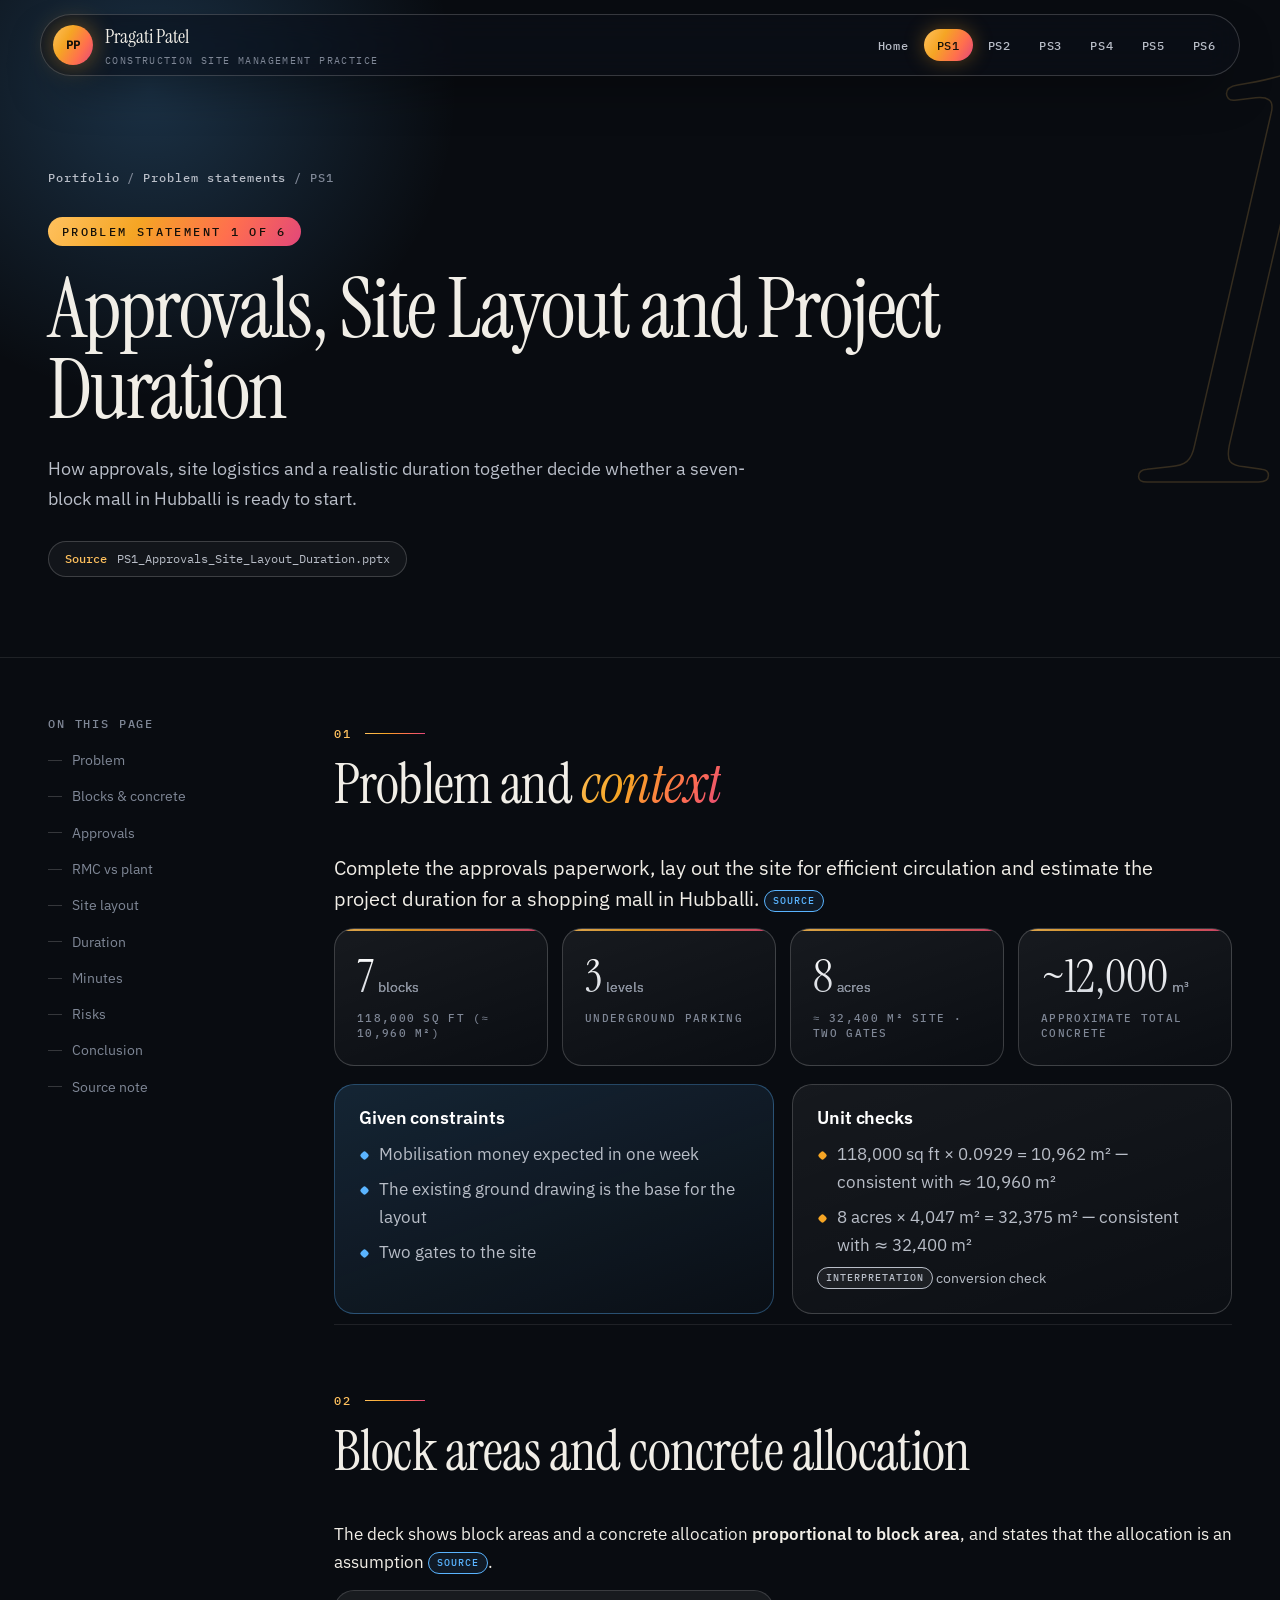
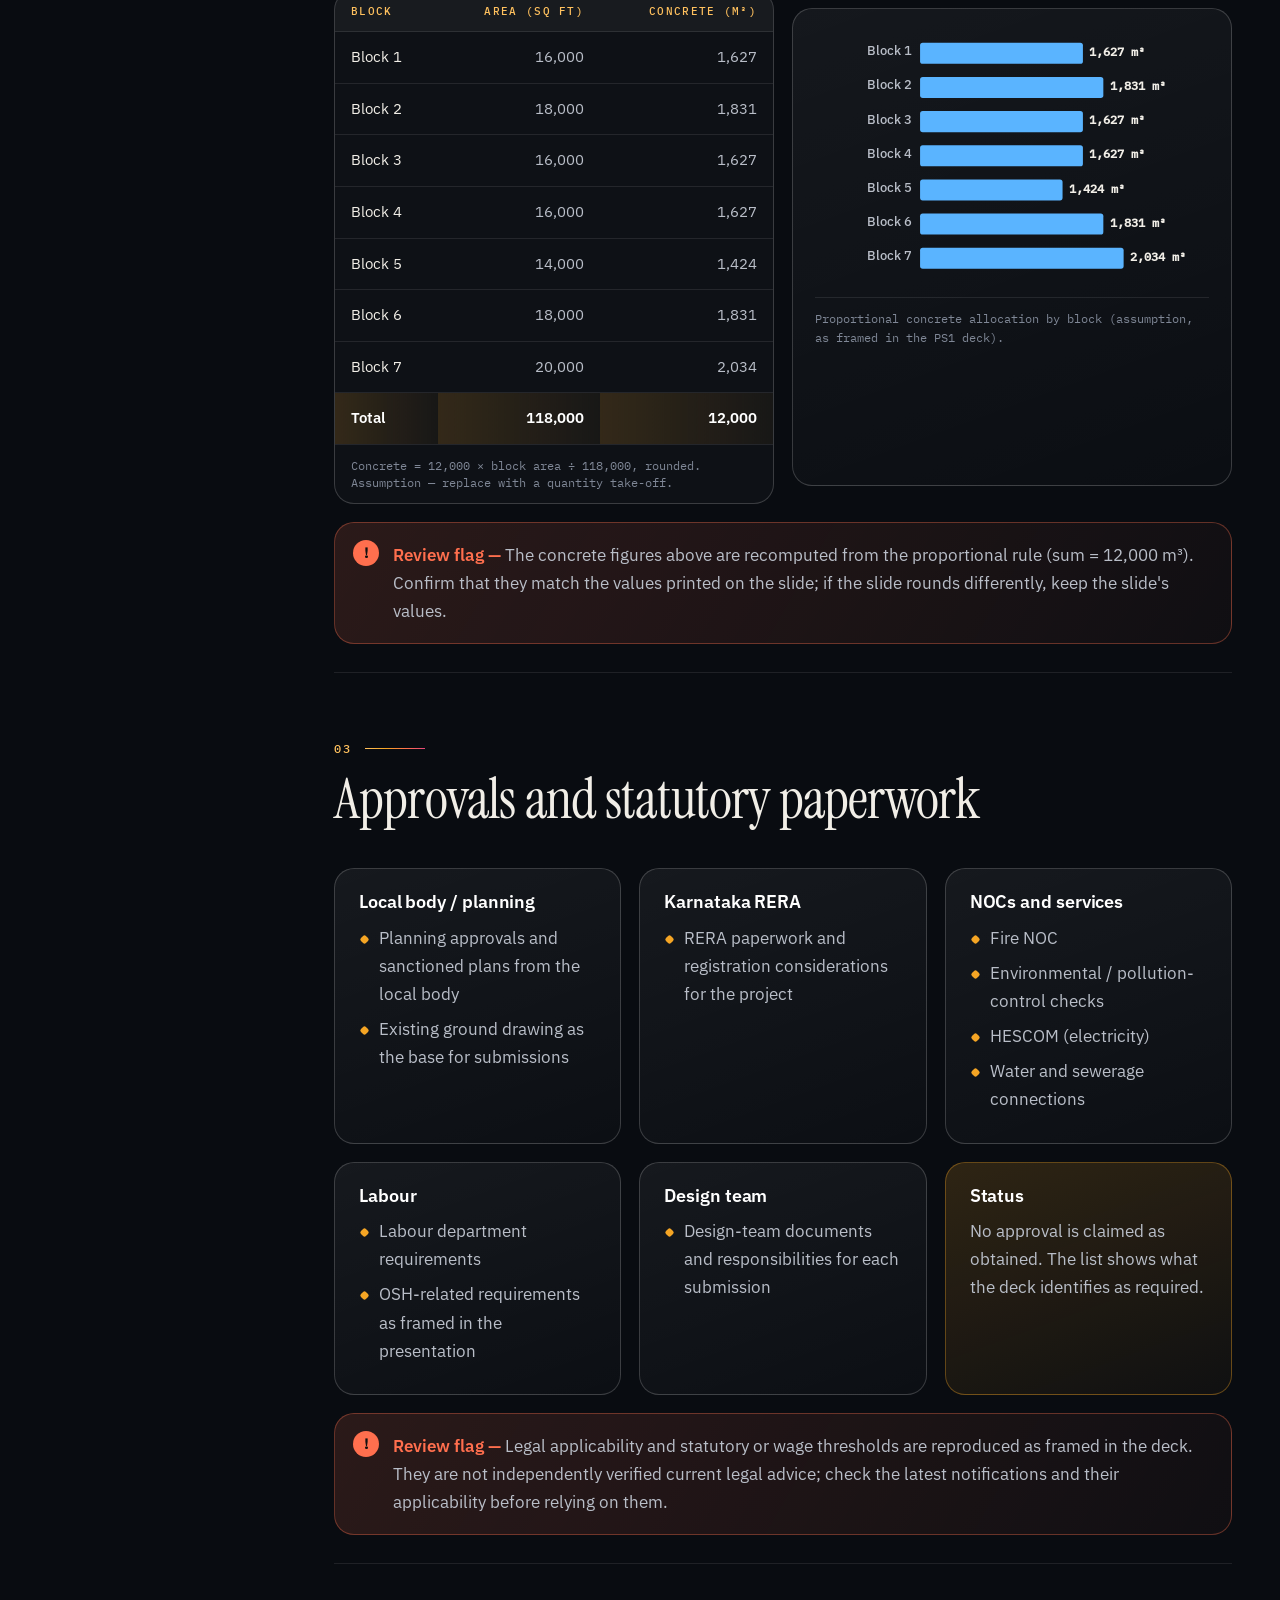
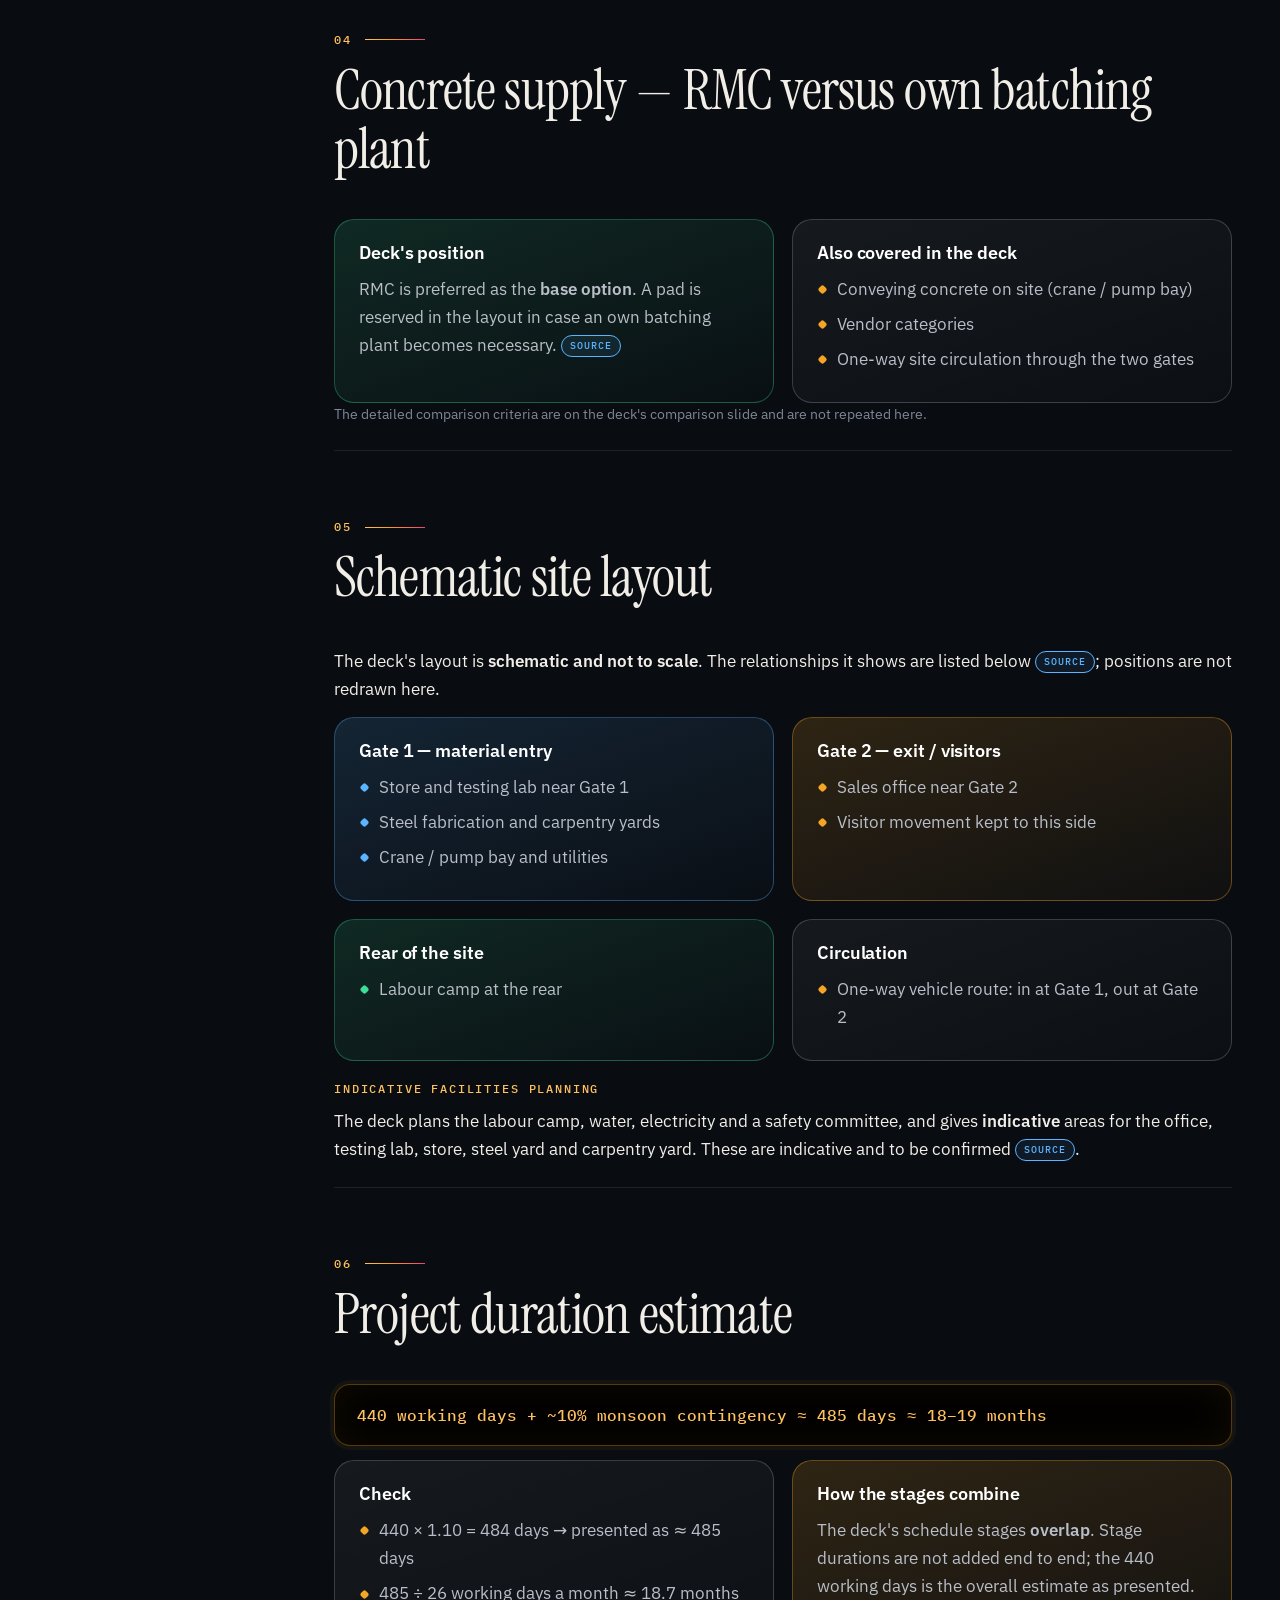
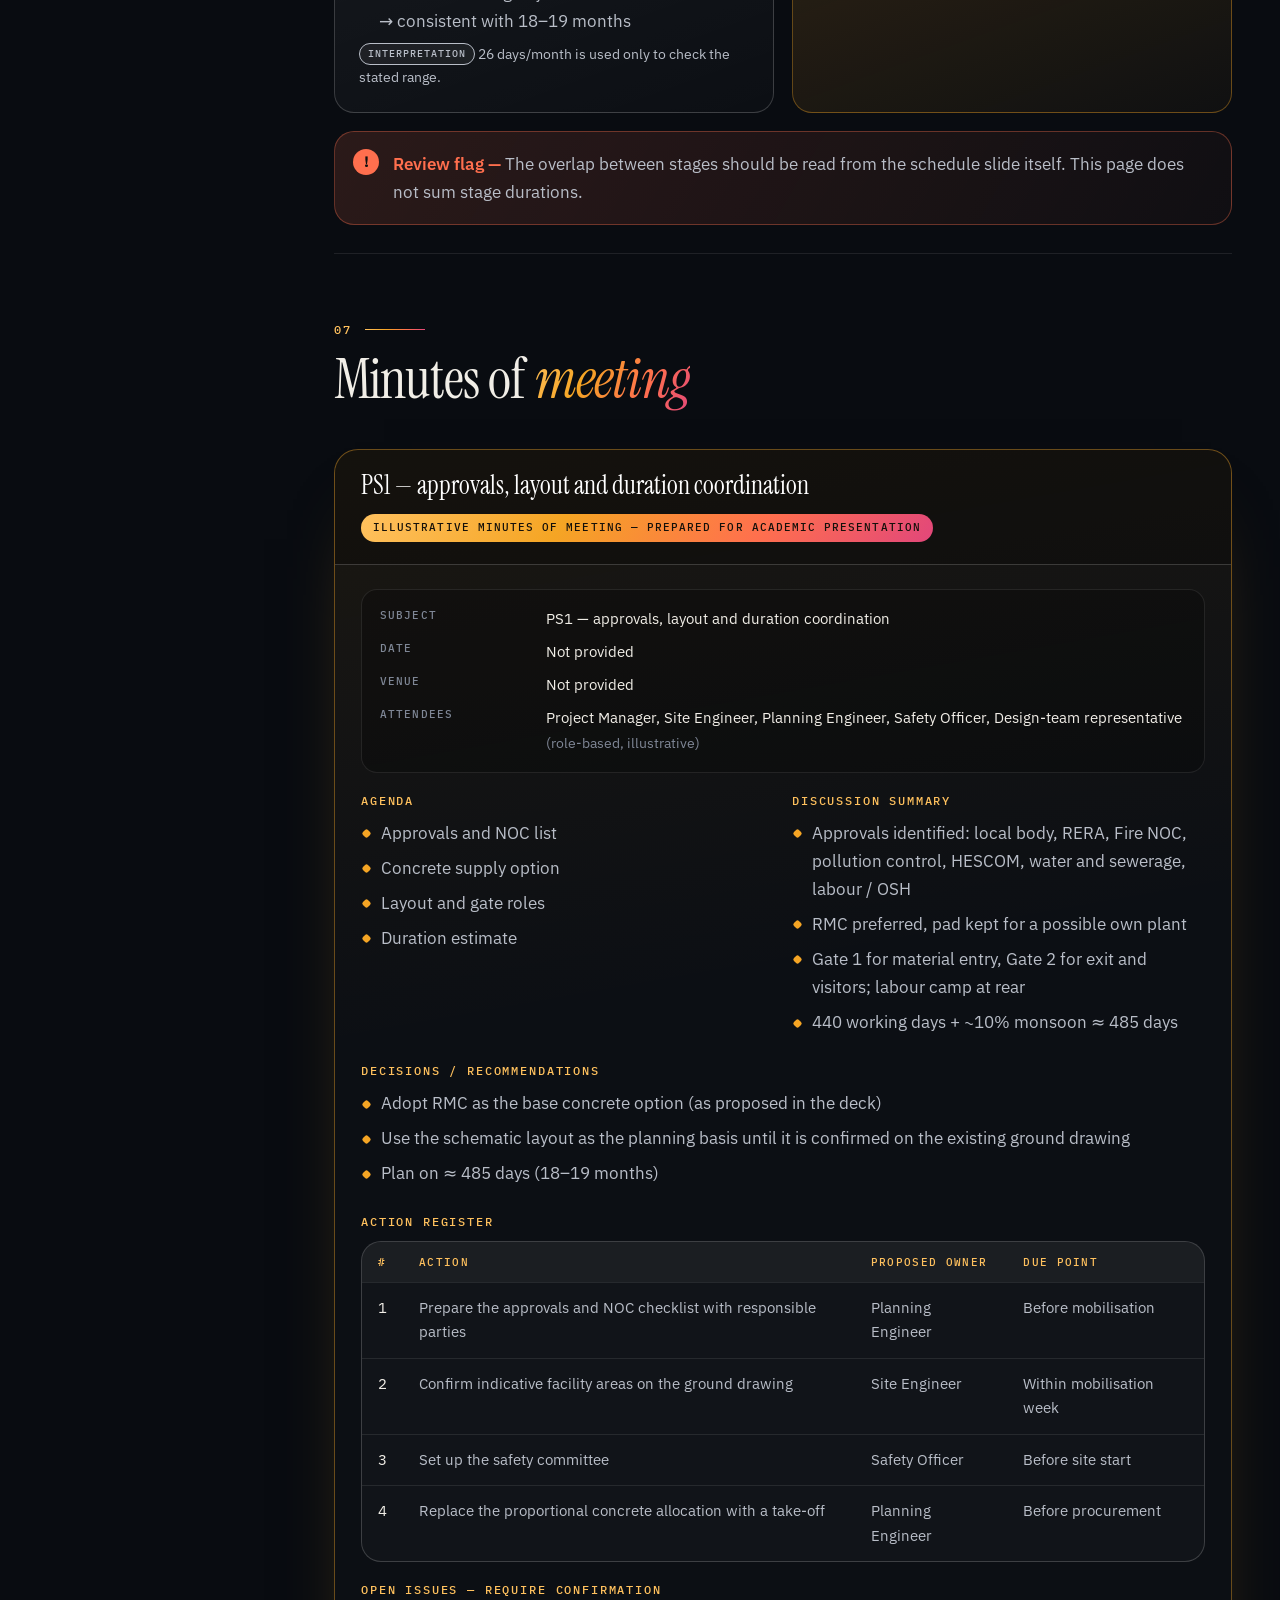
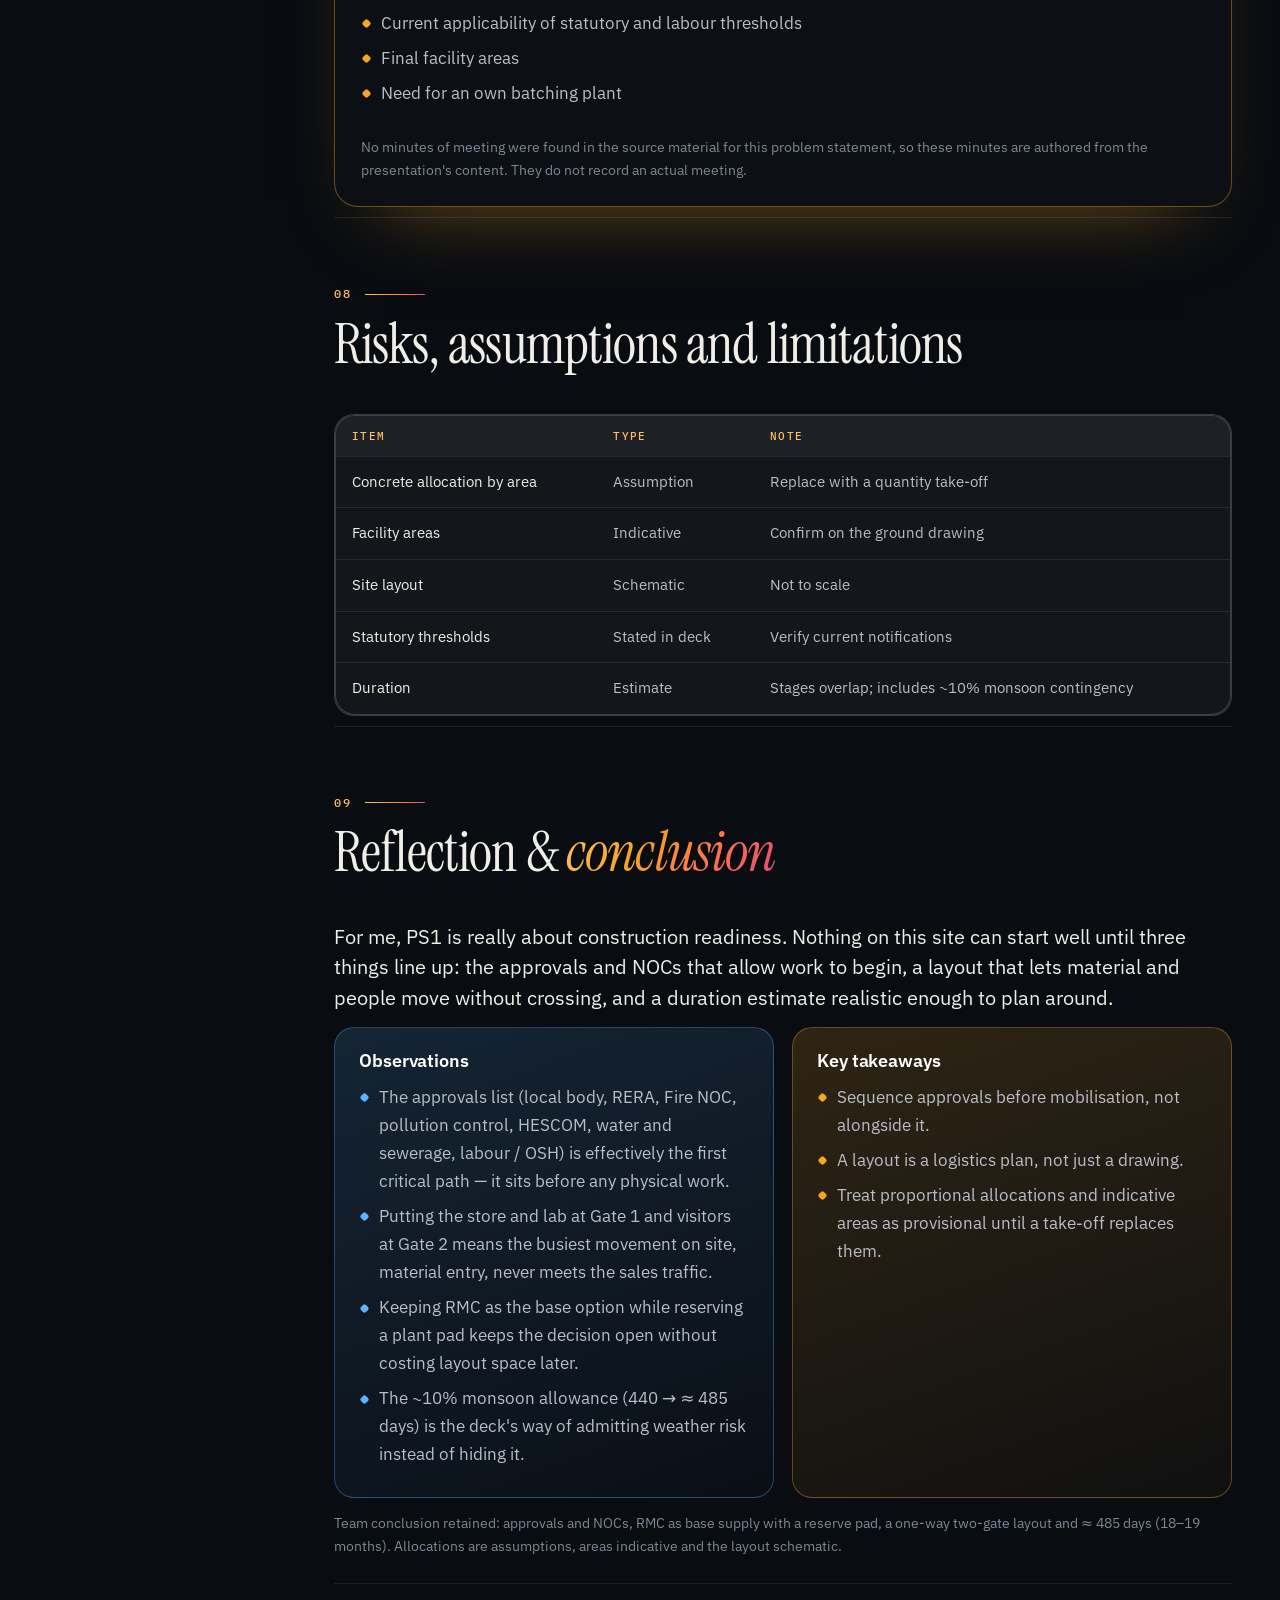
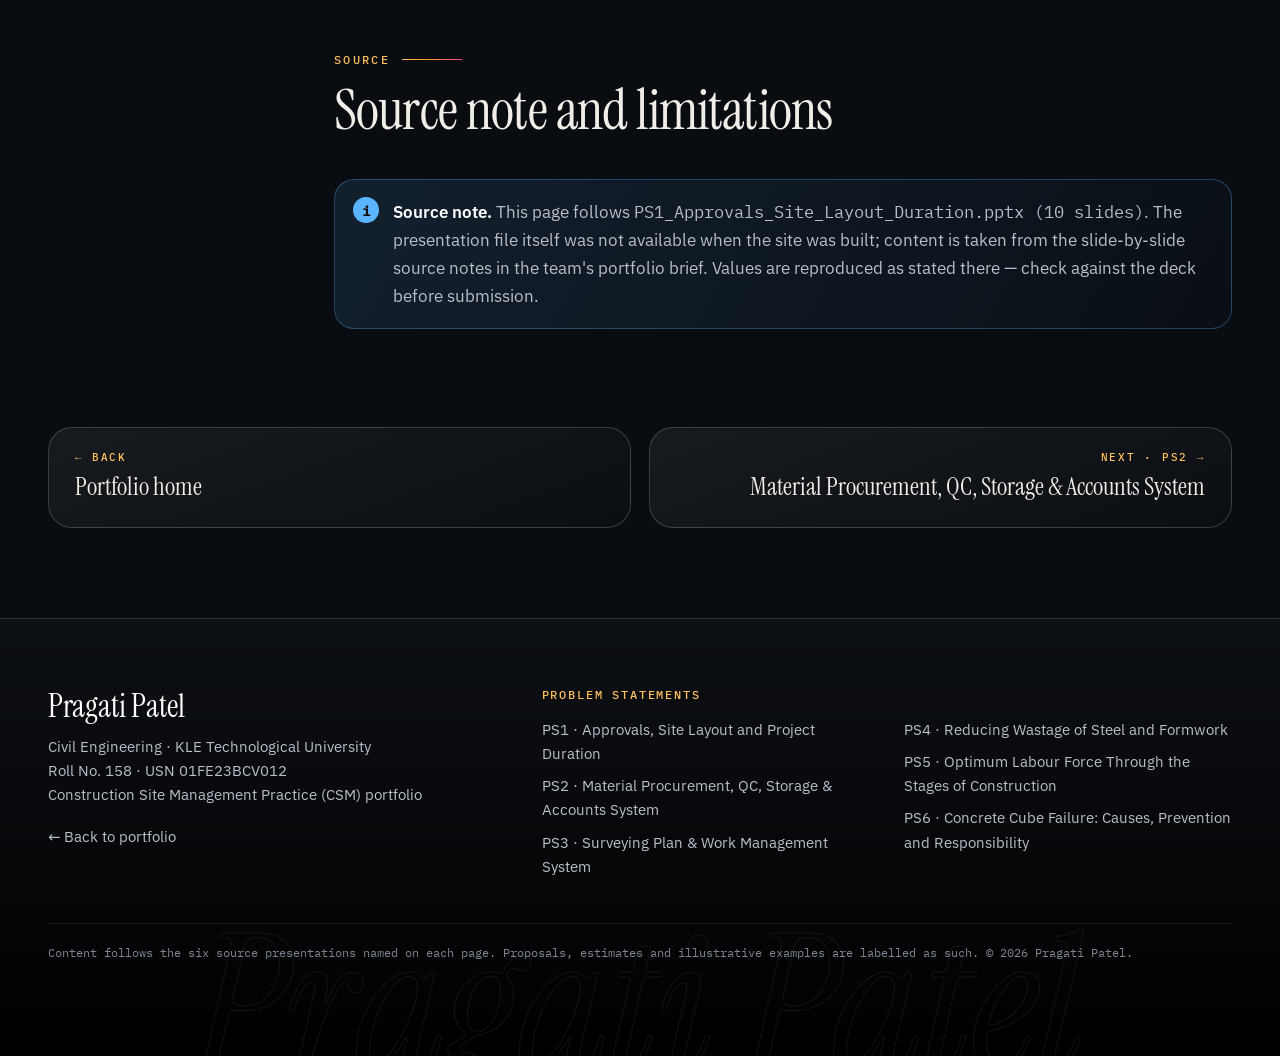
==== problem-statements/ps1.html @ 866cb183 "Initial commit for Pragati Patel CSM portfolio" ====
<!DOCTYPE html>
<html lang="en">
<head>
<meta charset="utf-8">
<meta name="viewport" content="width=device-width, initial-scale=1">
<title>PS1 · Approvals, Site Layout and Project Duration — Pragati Patel</title>
<meta name="description" content="Pragati Patel (USN 01FE23BCV012) · CSM problem statement 1: Approvals, Site Layout and Project Duration.">
<meta name="author" content="Pragati Patel">
<meta property="og:title" content="PS1 · Approvals, Site Layout and Project Duration — Pragati Patel">
<meta property="og:description" content="Pragati Patel (USN 01FE23BCV012) · CSM problem statement 1: Approvals, Site Layout and Project Duration.">
<meta name="theme-color" content="#191C1F">
<link rel="icon" href="../assets/icons/favicon.svg" type="image/svg+xml">
<link rel="stylesheet" href="../assets/css/main.css">
</head><body>
<a class="skip" href="#main">Skip to content</a>
<div class="progress" aria-hidden="true"></div>
<header class="site-head"><div class="wrap">
  <a class="brand" href="../index.html" aria-label="Pragati Patel — portfolio home"><span class="mk">PP</span><span><b>Pragati Patel</b><small>Construction Site Management Practice</small></span></a>
  <button class="menu-btn" aria-expanded="false" aria-controls="site-nav">Menu</button>
  <nav id="site-nav" class="nav" aria-label="Main"><a href="../index.html">Home</a><a href="ps1.html" aria-current="page">PS1</a><a href="ps2.html">PS2</a><a href="ps3.html">PS3</a><a href="ps4.html">PS4</a><a href="ps5.html">PS5</a><a href="ps6.html">PS6</a></nav>
</div></header><main id="main"><header class="ps-hero" data-n="1" style="--accent:var(--slate)"><div class="wrap">
  <div class="crumb"><a href="../index.html">Portfolio</a> / <a href="../index.html#problems">Problem statements</a> / PS1</div>
  <div class="kick">Problem statement 1 of 6</div>
  <h1>Approvals, Site Layout and Project Duration</h1>
  <p class="sub">How approvals, site logistics and a realistic duration together decide whether a seven-block mall in Hubballi is ready to start.</p>
  <div class="src"><b>Source</b> PS1_Approvals_Site_Layout_Duration.pptx</div>
</div></header><div class="wrap ps-layout"><aside class="toc" aria-label="On this page"><h4>On this page</h4><a href="#problem">Problem</a><a href="#blocks">Blocks & concrete</a><a href="#approvals">Approvals</a><a href="#concrete">RMC vs plant</a><a href="#layout">Site layout</a><a href="#duration">Duration</a><a href="#mom">Minutes</a><a href="#risks">Risks</a><a href="#conclusion">Conclusion</a><a href="#source">Source note</a></aside><div class="ps-main"><section id="problem"><div class="sec-head reveal"><div class="no">01</div><div><h2>Problem and <em>context</em></h2></div></div>
<p class="lead">Complete the approvals paperwork, lay out the site for efficient circulation and estimate the project duration for a shopping mall in Hubballi. <span class="tag src">Source</span></p>
<div class="facts"><div><div class="v">7<small>blocks</small></div><div class="l">118,000 sq ft (≈ 10,960 m²)</div></div><div><div class="v">3<small>levels</small></div><div class="l">Underground parking</div></div><div><div class="v">8<small>acres</small></div><div class="l">≈ 32,400 m² site · two gates</div></div><div><div class="v">~12,000<small>m³</small></div><div class="l">Approximate total concrete</div></div></div>
<div class="grid g2" style="margin-top:18px">
<div class="card slate"><h3>Given constraints</h3><ul class="tight"><li>Mobilisation money expected in one week</li><li>The existing ground drawing is the base for the layout</li><li>Two gates to the site</li></ul></div>
<div class="card "><h3>Unit checks</h3><ul class="tight"><li>118,000 sq ft × 0.0929 = 10,962 m² — consistent with ≈ 10,960 m²</li><li>8 acres × 4,047 m² = 32,375 m² — consistent with ≈ 32,400 m²</li></ul><p class="small muted" style="margin:8px 0 0"><span class="tag int">Interpretation</span> conversion check</p></div>
</div></section><section id="blocks"><div class="sec-head reveal"><div class="no">02</div><div><h2>Block areas and concrete allocation</h2></div></div>
<p>The deck shows block areas and a concrete allocation <b>proportional to block area</b>, and states that the allocation is an assumption <span class="tag src">Source</span>.</p>
<div class="grid g2">
<div class="tbl"><table><caption>Concrete = 12,000 × block area ÷ 118,000, rounded. Assumption — replace with a quantity take-off.</caption><thead><tr><th class="">Block</th><th class="r">Area (sq ft)</th><th class="r">Concrete (m³)</th></tr></thead><tbody><tr><td class="">Block 1</td><td class="r">16,000</td><td class="r">1,627</td></tr><tr><td class="">Block 2</td><td class="r">18,000</td><td class="r">1,831</td></tr><tr><td class="">Block 3</td><td class="r">16,000</td><td class="r">1,627</td></tr><tr><td class="">Block 4</td><td class="r">16,000</td><td class="r">1,627</td></tr><tr><td class="">Block 5</td><td class="r">14,000</td><td class="r">1,424</td></tr><tr><td class="">Block 6</td><td class="r">18,000</td><td class="r">1,831</td></tr><tr><td class="">Block 7</td><td class="r">20,000</td><td class="r">2,034</td></tr><tr class="tot"><td class="">Total</td><td class="r">118,000</td><td class="r">12,000</td></tr></tbody></table></div>
<figure class="viz reveal"><svg viewBox="0 0 600 384" role="img" aria-label="Bar chart"><text x="148" y="37" text-anchor="end" style="font:500 20px var(--sans);fill:var(--ink-2)">Block 1</text><rect x="160" y="18" width="248.0" height="32" rx="4" style="fill:var(--slate)"/><text x="418.0" y="38" style="font:600 19px var(--mono);fill:var(--ink)">1,627 m³</text><text x="148" y="89" text-anchor="end" style="font:500 20px var(--sans);fill:var(--ink-2)">Block 2</text><rect x="160" y="70" width="279.1" height="32" rx="4" style="fill:var(--slate)"/><text x="449.1" y="90" style="font:600 19px var(--mono);fill:var(--ink)">1,831 m³</text><text x="148" y="141" text-anchor="end" style="font:500 20px var(--sans);fill:var(--ink-2)">Block 3</text><rect x="160" y="122" width="248.0" height="32" rx="4" style="fill:var(--slate)"/><text x="418.0" y="142" style="font:600 19px var(--mono);fill:var(--ink)">1,627 m³</text><text x="148" y="193" text-anchor="end" style="font:500 20px var(--sans);fill:var(--ink-2)">Block 4</text><rect x="160" y="174" width="248.0" height="32" rx="4" style="fill:var(--slate)"/><text x="418.0" y="194" style="font:600 19px var(--mono);fill:var(--ink)">1,627 m³</text><text x="148" y="245" text-anchor="end" style="font:500 20px var(--sans);fill:var(--ink-2)">Block 5</text><rect x="160" y="226" width="217.0" height="32" rx="4" style="fill:var(--slate)"/><text x="387.0" y="246" style="font:600 19px var(--mono);fill:var(--ink)">1,424 m³</text><text x="148" y="297" text-anchor="end" style="font:500 20px var(--sans);fill:var(--ink-2)">Block 6</text><rect x="160" y="278" width="279.1" height="32" rx="4" style="fill:var(--slate)"/><text x="449.1" y="298" style="font:600 19px var(--mono);fill:var(--ink)">1,831 m³</text><text x="148" y="349" text-anchor="end" style="font:500 20px var(--sans);fill:var(--ink-2)">Block 7</text><rect x="160" y="330" width="310.0" height="32" rx="4" style="fill:var(--slate)"/><text x="480.0" y="350" style="font:600 19px var(--mono);fill:var(--ink)">2,034 m³</text></svg><figcaption>Proportional concrete allocation by block (assumption, as framed in the PS1 deck).</figcaption></figure>
</div>
<div class="flagbox"><b>Review flag —</b> The concrete figures above are recomputed from the proportional rule (sum = 12,000 m³). Confirm that they match the values printed on the slide; if the slide rounds differently, keep the slide's values.</div></section><section id="approvals"><div class="sec-head reveal"><div class="no">03</div><div><h2>Approvals and statutory paperwork</h2></div></div>
<div class="grid g3">
<div class="card "><h3>Local body / planning</h3><ul class="tight"><li>Planning approvals and sanctioned plans from the local body</li><li>Existing ground drawing as the base for submissions</li></ul></div>
<div class="card "><h3>Karnataka RERA</h3><ul class="tight"><li>RERA paperwork and registration considerations for the project</li></ul></div>
<div class="card "><h3>NOCs and services</h3><ul class="tight"><li>Fire NOC</li><li>Environmental / pollution-control checks</li><li>HESCOM (electricity)</li><li>Water and sewerage connections</li></ul></div>
<div class="card "><h3>Labour</h3><ul class="tight"><li>Labour department requirements</li><li>OSH-related requirements as framed in the presentation</li></ul></div>
<div class="card "><h3>Design team</h3><ul class="tight"><li>Design-team documents and responsibilities for each submission</li></ul></div>
<div class="card ochre"><h3>Status</h3><p>No approval is claimed as obtained. The list shows what the deck identifies as required.</p></div>
</div>
<div class="flagbox"><b>Review flag —</b> Legal applicability and statutory or wage thresholds are reproduced as framed in the deck. They are not independently verified current legal advice; check the latest notifications and their applicability before relying on them.</div></section><section id="concrete"><div class="sec-head reveal"><div class="no">04</div><div><h2>Concrete supply — RMC versus own batching plant</h2></div></div>
<div class="grid g2">
<div class="card moss"><h3>Deck's position</h3><p>RMC is preferred as the <b>base option</b>. A pad is reserved in the layout in case an own batching plant becomes necessary. <span class="tag src">Source</span></p></div>
<div class="card "><h3>Also covered in the deck</h3><ul class="tight"><li>Conveying concrete on site (crane / pump bay)</li><li>Vendor categories</li><li>One-way site circulation through the two gates</li></ul></div>
</div>
<p class="small muted">The detailed comparison criteria are on the deck's comparison slide and are not repeated here.</p></section><section id="layout"><div class="sec-head reveal"><div class="no">05</div><div><h2>Schematic site layout</h2></div></div>
<p>The deck's layout is <b>schematic and not to scale</b>. The relationships it shows are listed below <span class="tag src">Source</span>; positions are not redrawn here.</p>
<div class="grid g2">
<div class="card slate"><h3>Gate 1 — material entry</h3><ul class="tight"><li>Store and testing lab near Gate 1</li><li>Steel fabrication and carpentry yards</li><li>Crane / pump bay and utilities</li></ul></div>
<div class="card ochre"><h3>Gate 2 — exit / visitors</h3><ul class="tight"><li>Sales office near Gate 2</li><li>Visitor movement kept to this side</li></ul></div>
<div class="card moss"><h3>Rear of the site</h3><ul class="tight"><li>Labour camp at the rear</li></ul></div>
<div class="card "><h3>Circulation</h3><ul class="tight"><li>One-way vehicle route: in at Gate 1, out at Gate 2</li></ul></div>
</div>
<h4 style="margin-top:22px">Indicative facilities planning</h4>
<p>The deck plans the labour camp, water, electricity and a safety committee, and gives <b>indicative</b> areas for the office, testing lab, store, steel yard and carpentry yard. These are indicative and to be confirmed <span class="tag src">Source</span>.</p></section><section id="duration"><div class="sec-head reveal"><div class="no">06</div><div><h2>Project duration estimate</h2></div></div>
<div class="formula">440 working days + ~10% monsoon contingency ≈ 485 days ≈ 18–19 months</div>
<div class="grid g2">
<div class="card "><h3>Check</h3><ul class="tight"><li>440 × 1.10 = 484 days → presented as ≈ 485 days</li><li>485 ÷ 26 working days a month ≈ 18.7 months → consistent with 18–19 months</li></ul><p class="small muted" style="margin:8px 0 0"><span class="tag int">Interpretation</span> 26 days/month is used only to check the stated range.</p></div>
<div class="card ochre"><h3>How the stages combine</h3><p>The deck's schedule stages <b>overlap</b>. Stage durations are not added end to end; the 440 working days is the overall estimate as presented.</p></div>
</div>
<div class="flagbox"><b>Review flag —</b> The overlap between stages should be read from the schedule slide itself. This page does not sum stage durations.</div></section><section id="mom"><div class="sec-head reveal"><div class="no">07</div><div><h2>Minutes of <em>meeting</em></h2></div></div><div class="mom reveal">
  <div class="mom-top"><b>PS1 — approvals, layout and duration coordination</b><span class="lbl">Illustrative Minutes of Meeting — prepared for academic presentation</span></div>
  <div class="mom-body">
    <dl><dt>Subject</dt><dd>PS1 — approvals, layout and duration coordination</dd><dt>Date</dt><dd>Not provided</dd><dt>Venue</dt><dd>Not provided</dd>
    <dt>Attendees</dt><dd>Project Manager, Site Engineer, Planning Engineer, Safety Officer, Design-team representative <span class="muted small">(role-based, illustrative)</span></dd></dl>
    <div class="grid g2"><div><h4>Agenda</h4><ul class="tight"><li>Approvals and NOC list</li><li>Concrete supply option</li><li>Layout and gate roles</li><li>Duration estimate</li></ul></div><div><h4>Discussion summary</h4><ul class="tight"><li>Approvals identified: local body, RERA, Fire NOC, pollution control, HESCOM, water and sewerage, labour / OSH</li><li>RMC preferred, pad kept for a possible own plant</li><li>Gate 1 for material entry, Gate 2 for exit and visitors; labour camp at rear</li><li>440 working days + ~10% monsoon ≈ 485 days</li></ul></div></div>
    <div><h4>Decisions / recommendations</h4><ul class="tight"><li>Adopt RMC as the base concrete option (as proposed in the deck)</li><li>Use the schematic layout as the planning basis until it is confirmed on the existing ground drawing</li><li>Plan on ≈ 485 days (18–19 months)</li></ul></div>
    <div><h4>Action register</h4><div class="tbl"><table><thead><tr><th class="">#</th><th class="">Action</th><th class="">Proposed owner</th><th class="">Due point</th></tr></thead><tbody><tr><td class="">1</td><td class="">Prepare the approvals and NOC checklist with responsible parties</td><td class="">Planning Engineer</td><td class="">Before mobilisation</td></tr><tr><td class="">2</td><td class="">Confirm indicative facility areas on the ground drawing</td><td class="">Site Engineer</td><td class="">Within mobilisation week</td></tr><tr><td class="">3</td><td class="">Set up the safety committee</td><td class="">Safety Officer</td><td class="">Before site start</td></tr><tr><td class="">4</td><td class="">Replace the proportional concrete allocation with a take-off</td><td class="">Planning Engineer</td><td class="">Before procurement</td></tr></tbody></table></div></div>
    <div><h4>Open issues — require confirmation</h4><ul class="tight"><li>Current applicability of statutory and labour thresholds</li><li>Final facility areas</li><li>Need for an own batching plant</li></ul></div>
    <p class="small muted" style="margin:0">No minutes of meeting were found in the source material for this problem statement, so these minutes are authored from the presentation's content. They do not record an actual meeting.</p>
  </div>
</div></section><section id="risks"><div class="sec-head reveal"><div class="no">08</div><div><h2>Risks, assumptions and limitations</h2></div></div>
<div class="tbl"><div class="tbl"><table><thead><tr><th class="">Item</th><th class="">Type</th><th class="">Note</th></tr></thead><tbody><tr><td class="">Concrete allocation by area</td><td class="">Assumption</td><td class="">Replace with a quantity take-off</td></tr><tr><td class="">Facility areas</td><td class="">Indicative</td><td class="">Confirm on the ground drawing</td></tr><tr><td class="">Site layout</td><td class="">Schematic</td><td class="">Not to scale</td></tr><tr><td class="">Statutory thresholds</td><td class="">Stated in deck</td><td class="">Verify current notifications</td></tr><tr><td class="">Duration</td><td class="">Estimate</td><td class="">Stages overlap; includes ~10% monsoon contingency</td></tr></tbody></table></div></div></section><section id="conclusion"><div class="sec-head reveal"><div class="no">09</div><div><h2>Reflection &amp; <em>conclusion</em></h2></div></div><p class="lead">For me, PS1 is really about construction readiness. Nothing on this site can start well until three things line up: the approvals and NOCs that allow work to begin, a layout that lets material and people move without crossing, and a duration estimate realistic enough to plan around.</p>
<div class="grid g2">
<div class="card slate"><h3>Observations</h3><ul class="tight"><li>The approvals list (local body, RERA, Fire NOC, pollution control, HESCOM, water and sewerage, labour / OSH) is effectively the first critical path — it sits before any physical work.</li><li>Putting the store and lab at Gate 1 and visitors at Gate 2 means the busiest movement on site, material entry, never meets the sales traffic.</li><li>Keeping RMC as the base option while reserving a plant pad keeps the decision open without costing layout space later.</li><li>The ~10% monsoon allowance (440 → ≈ 485 days) is the deck's way of admitting weather risk instead of hiding it.</li></ul></div>
<div class="card ochre"><h3>Key takeaways</h3><ul class="tight"><li>Sequence approvals before mobilisation, not alongside it.</li><li>A layout is a logistics plan, not just a drawing.</li><li>Treat proportional allocations and indicative areas as provisional until a take-off replaces them.</li></ul></div>
</div>
<p class="small muted" style="margin-top:14px">Team conclusion retained: approvals and NOCs, RMC as base supply with a reserve pad, a one-way two-gate layout and ≈ 485 days (18–19 months). Allocations are assumptions, areas indicative and the layout schematic.</p></section><section id="source"><div class="sec-head reveal"><div class="no">Source</div><div><h2>Source note and limitations</h2></div></div><div class="note"><b>Source note.</b> This page follows <span class='mono'>PS1_Approvals_Site_Layout_Duration.pptx (10 slides)</span>. The presentation file itself was not available when the site was built; content is taken from the slide-by-slide source notes in the team's portfolio brief. Values are reproduced as stated there — check against the deck before submission.</div></section></div></div><nav class="pager wrap" aria-label="Problem statements"><a href="../index.html"><small>← Back</small><span>Portfolio home</span></a><a class="nx" href="ps2.html"><small>Next · PS2 →</small><span>Material Procurement, QC, Storage & Accounts System</span></a></nav></main><footer class="site-foot"><div class="wrap">
  <div class="cols">
    <div><b>Pragati Patel</b>Civil Engineering · KLE Technological University<br>Roll No. 158 · USN 01FE23BCV012<br>Construction Site Management Practice (CSM) portfolio<p style="margin-top:14px"><a href="../index.html">← Back to portfolio</a></p></div>
    <div><h4>Problem statements</h4><a href="ps1.html">PS1 · Approvals, Site Layout and Project Duration</a><a href="ps2.html">PS2 · Material Procurement, QC, Storage & Accounts System</a><a href="ps3.html">PS3 · Surveying Plan & Work Management System</a></div>
    <div><h4>&nbsp;</h4><a href="ps4.html">PS4 · Reducing Wastage of Steel and Formwork</a><a href="ps5.html">PS5 · Optimum Labour Force Through the Stages of Construction</a><a href="ps6.html">PS6 · Concrete Cube Failure: Causes, Prevention and Responsibility</a></div>
  </div>
  <div class="base">Content follows the six source presentations named on each page. Proposals, estimates and illustrative examples are labelled as such. © <span data-year>2026</span> Pragati Patel.</div>
</div></footer>
<dialog class="lb" id="lb" aria-label="Enlarged image"><button type="button">Close ✕</button><img src="data:," alt=""><p></p></dialog>
<script src="../assets/js/main.js" defer></script>
</body></html>
---- assets/css/main.css ----
/* ==========================================================================
   Pragati Patel — CSM portfolio
   "Night pour": deep basalt canvas, molten amber, cyan survey light, glass panels.
   ========================================================================== */
@font-face{font-family:"Instrument Serif";font-style:normal;font-weight:400;font-display:swap;src:url("../fonts/instrument-serif-latin-400-normal.woff2") format("woff2")}
@font-face{font-family:"Instrument Serif";font-style:italic;font-weight:400;font-display:swap;src:url("../fonts/instrument-serif-latin-400-italic.woff2") format("woff2")}
@font-face{font-family:"IBM Plex Sans";font-style:normal;font-weight:400;font-display:swap;src:url("../fonts/ibm-plex-sans-latin-400-normal.woff2") format("woff2")}
@font-face{font-family:"IBM Plex Sans";font-style:italic;font-weight:400;font-display:swap;src:url("../fonts/ibm-plex-sans-latin-400-italic.woff2") format("woff2")}
@font-face{font-family:"IBM Plex Sans";font-style:normal;font-weight:500;font-display:swap;src:url("../fonts/ibm-plex-sans-latin-500-normal.woff2") format("woff2")}
@font-face{font-family:"IBM Plex Sans";font-style:normal;font-weight:600;font-display:swap;src:url("../fonts/ibm-plex-sans-latin-600-normal.woff2") format("woff2")}
@font-face{font-family:"IBM Plex Mono";font-style:normal;font-weight:400;font-display:swap;src:url("../fonts/ibm-plex-mono-latin-400-normal.woff2") format("woff2")}
@font-face{font-family:"IBM Plex Mono";font-style:normal;font-weight:500;font-display:swap;src:url("../fonts/ibm-plex-mono-latin-500-normal.woff2") format("woff2")}

:root{
  --paper:#090C11; --paper-2:#111723; --card:rgba(255,255,255,.035); --card-solid:#121823;
  --line:rgba(255,255,255,.09); --line-2:rgba(255,255,255,.18);
  --ink:#F1EEE7; --ink-2:#B9BEC8; --ink-3:#7F8796;
  --ochre:#F5A524; --ochre-2:#FFC15E; --ochre-bg:rgba(245,165,36,.10);
  --laterite:#FF6F4E; --laterite-bg:rgba(255,111,78,.10);
  --moss:#3DDC97; --moss-bg:rgba(61,220,151,.09);
  --slate:#5AB4FF; --slate-bg:rgba(90,180,255,.09);
  --violet:#A78BFA;
  --basalt:#05070A;
  --grad:linear-gradient(120deg,#FFC15E 0%,#F5A524 35%,#FF6F4E 70%,#E2477A 100%);
  --grad-cool:linear-gradient(120deg,#5AB4FF,#3DDC97);
  --serif:"Instrument Serif",Georgia,"Times New Roman",serif;
  --sans:"IBM Plex Sans",system-ui,-apple-system,"Segoe UI",sans-serif;
  --mono:"IBM Plex Mono",ui-monospace,Consolas,monospace;
  --w:1240px; --r:20px;
}
*{box-sizing:border-box}
html{scroll-behavior:smooth;-webkit-text-size-adjust:100%;background:var(--paper)}
body{margin:0;background:var(--paper);color:var(--ink);font:400 17px/1.65 var(--sans);text-rendering:optimizeLegibility;overflow-x:hidden}
/* ambient light + blueprint grid */
body::before{content:"";position:fixed;inset:0;z-index:-2;pointer-events:none;
  background:
   radial-gradient(900px 600px at 8% -10%,rgba(245,165,36,.16),transparent 60%),
   radial-gradient(800px 600px at 105% 20%,rgba(90,180,255,.13),transparent 60%),
   radial-gradient(700px 500px at 50% 120%,rgba(226,71,122,.10),transparent 60%)}
body::after{content:"";position:fixed;inset:0;z-index:-1;pointer-events:none;opacity:.55;
  background-image:linear-gradient(rgba(255,255,255,.028) 1px,transparent 1px),linear-gradient(90deg,rgba(255,255,255,.028) 1px,transparent 1px);
  background-size:64px 64px;mask-image:radial-gradient(ellipse at 50% 30%,#000 30%,transparent 85%)}
img{max-width:100%;display:block}
a{color:var(--ochre-2);text-underline-offset:3px;text-decoration-thickness:1px}
a:hover{color:#fff}
::selection{background:var(--ochre);color:#111}
:focus-visible{outline:2px solid var(--ochre-2);outline-offset:3px;border-radius:6px}
h1,h2,h3,h4{margin:0;font-weight:400;line-height:1.06}
h2{font-family:var(--serif);font-size:clamp(2.3rem,4.4vw,3.6rem);letter-spacing:-.015em}
h2 em,.grad-text{font-style:italic;background:var(--grad);-webkit-background-clip:text;background-clip:text;color:transparent}
h3{font-family:var(--sans);font-weight:600;font-size:1.1rem;line-height:1.3;letter-spacing:-.005em}
h4{font-family:var(--mono);font-weight:500;font-size:.72rem;letter-spacing:.16em;text-transform:uppercase;color:var(--ochre-2);margin-bottom:12px}
p{margin:0 0 14px}
.wrap{max-width:var(--w);margin:0 auto;padding:0 28px}
.mono{font-family:var(--mono)}
.muted{color:var(--ink-3)}
.small{font-size:.88rem}
.skip{position:absolute;left:-999px;top:8px;background:var(--ochre);color:#111;padding:8px 14px;z-index:99;border-radius:8px}
.skip:focus{left:12px}

/* ---------- header (floating glass pill) ---------- */
.site-head{position:fixed;top:14px;left:0;right:0;z-index:50;pointer-events:none}
.site-head .wrap{display:flex;align-items:center;gap:18px;height:62px;pointer-events:auto;
  background:rgba(12,16,23,.62);backdrop-filter:blur(18px) saturate(1.4);-webkit-backdrop-filter:blur(18px) saturate(1.4);
  border:1px solid var(--line-2);border-radius:999px;max-width:calc(var(--w) - 40px);padding:0 10px 0 12px;box-shadow:0 20px 50px -20px rgba(0,0,0,.7)}
.brand{display:flex;align-items:center;gap:12px;text-decoration:none;color:var(--ink);margin-right:auto}
.brand .mk{width:40px;height:40px;border-radius:50%;background:var(--grad);color:#14100A;display:grid;place-items:center;font:600 .74rem/1 var(--mono);letter-spacing:.04em;box-shadow:0 0 24px rgba(245,165,36,.45)}
.brand b{font:400 1.28rem/1 var(--serif)}
.brand small{display:block;font:400 .62rem/1.2 var(--mono);letter-spacing:.14em;text-transform:uppercase;color:var(--ink-3);margin-top:4px}
.nav{display:flex;gap:2px;align-items:center}
.nav a{font:500 .78rem/1 var(--mono);letter-spacing:.06em;color:var(--ink-2);text-decoration:none;padding:10px 13px;border-radius:999px;transition:background .2s,color .2s}
.nav a:hover{background:rgba(255,255,255,.07);color:#fff}
.nav a[aria-current="page"]{background:var(--grad);color:#14100A;box-shadow:0 0 20px rgba(245,165,36,.35)}
.menu-btn{display:none;border:1px solid var(--line-2);background:rgba(255,255,255,.05);border-radius:999px;padding:10px 16px;font:500 .78rem/1 var(--mono);color:var(--ink);cursor:pointer}
@media (max-width:920px){
  .site-head{top:10px}.site-head .wrap{margin:0 10px;border-radius:22px}
  .brand small{display:none}
  .menu-btn{display:block}
  .nav{position:absolute;left:10px;right:10px;top:70px;background:rgba(12,16,23,.96);backdrop-filter:blur(18px);border:1px solid var(--line-2);border-radius:20px;flex-direction:column;align-items:stretch;padding:12px;display:none}
  .nav.open{display:flex}
  .nav a{padding:13px 14px;font-size:.92rem}
}

/* ---------- home hero ---------- */
.hero{position:relative;min-height:100vh;min-height:100svh;display:flex;align-items:flex-end;color:#fff;overflow:hidden;background:var(--basalt);margin:0}
.hero picture,.hero picture img{position:absolute;inset:0;width:100%;height:100%;object-fit:cover;object-position:50% 35%}
.hero picture img{animation:kenburns 26s ease-in-out infinite alternate;filter:saturate(1.08) contrast(1.05)}
@keyframes kenburns{from{transform:scale(1.04)}to{transform:scale(1.14) translate(-1.5%,-1%)}}
.hero::before{content:"";position:absolute;inset:0;z-index:1;
  background:radial-gradient(1200px 700px at 15% 100%,rgba(9,12,17,.96) 20%,transparent 70%),
             linear-gradient(180deg,rgba(9,12,17,.55) 0%,rgba(9,12,17,.15) 30%,rgba(9,12,17,.75) 75%,var(--paper) 100%)}
.hero::after{content:"";position:absolute;inset:0;z-index:1;mix-blend-mode:soft-light;opacity:.55;
  background:radial-gradient(600px 400px at 80% 25%,rgba(245,165,36,.55),transparent 70%),radial-gradient(500px 400px at 10% 30%,rgba(90,180,255,.35),transparent 70%)}
.hero .wrap{position:relative;z-index:2;width:100%;padding-top:140px;padding-bottom:70px}
.hero .eyebrow{font:500 .76rem/1.4 var(--mono);letter-spacing:.22em;text-transform:uppercase;color:var(--ochre-2);display:inline-flex;align-items:center;gap:12px;
  padding:8px 16px;border:1px solid rgba(255,193,94,.35);border-radius:999px;background:rgba(245,165,36,.08);backdrop-filter:blur(8px)}
.hero .eyebrow::before{content:"";width:8px;height:8px;border-radius:50%;background:var(--ochre-2);box-shadow:0 0 12px var(--ochre-2);animation:pulse 2s infinite}
@keyframes pulse{50%{opacity:.35}}
.hero h1{font-family:var(--serif);font-size:clamp(3.8rem,11.5vw,10.5rem);line-height:.86;letter-spacing:-.035em;margin:26px 0 26px;text-shadow:0 10px 60px rgba(0,0,0,.5)}
.hero h1 .l1{display:block}
.hero h1 em{font-style:italic;background:var(--grad);-webkit-background-clip:text;background-clip:text;color:transparent;padding-right:.08em}
.hero .lede{max-width:620px;font-size:1.14rem;color:rgba(255,255,255,.82)}
.hero .meta{display:flex;flex-wrap:wrap;gap:10px;margin-top:28px;align-items:center}
.chip{display:inline-flex;align-items:center;gap:8px;border:1px solid rgba(255,255,255,.22);background:rgba(255,255,255,.06);backdrop-filter:blur(10px);border-radius:999px;padding:9px 16px;font:500 .78rem/1 var(--mono);letter-spacing:.05em;color:#fff}
.btn{display:inline-flex;align-items:center;gap:10px;border-radius:999px;padding:14px 22px;font:600 .82rem/1 var(--mono);letter-spacing:.05em;text-decoration:none;color:#14100A;background:var(--grad);box-shadow:0 12px 34px -10px rgba(245,165,36,.7);transition:transform .2s,box-shadow .2s}
.btn:hover{transform:translateY(-2px);box-shadow:0 18px 40px -10px rgba(245,165,36,.85);color:#14100A}
.hero figcaption{position:absolute;right:28px;bottom:22px;z-index:3;font:400 .7rem/1.3 var(--mono);color:rgba(255,255,255,.55);letter-spacing:.06em}
.scrollcue{position:absolute;left:50%;bottom:22px;z-index:3;width:24px;height:38px;border:1.5px solid rgba(255,255,255,.4);border-radius:14px;transform:translateX(-50%)}
.scrollcue::after{content:"";position:absolute;left:50%;top:7px;width:3px;height:8px;border-radius:2px;background:#fff;transform:translateX(-50%);animation:cue 1.8s infinite}
@keyframes cue{0%{opacity:0;top:6px}40%{opacity:1}100%{opacity:0;top:20px}}
@media (max-width:700px){.hero figcaption{left:28px;right:auto}.scrollcue{display:none}}

/* ---------- ticker ---------- */
.ticker{border-top:1px solid var(--line);border-bottom:1px solid var(--line);background:rgba(255,255,255,.02);overflow:hidden;white-space:nowrap}
.ticker .track{display:inline-flex;gap:56px;padding:18px 0;animation:tick 38s linear infinite}
.ticker span{font:400 1.5rem/1 var(--serif);color:var(--ink-2)}
.ticker span b{font-style:italic;font-weight:400;background:var(--grad);-webkit-background-clip:text;background-clip:text;color:transparent;margin-right:8px}
.ticker i{color:var(--ochre);font-style:normal}
@keyframes tick{to{transform:translateX(-50%)}}

/* ---------- identity bento ---------- */
.idbento{display:grid;grid-template-columns:340px 1fr;gap:20px;margin-top:70px}
.idphoto{position:relative;border-radius:28px;overflow:hidden;border:1px solid var(--line-2);aspect-ratio:1/1.08;background:#0d1a33}
.idphoto img{width:100%;height:100%;object-fit:cover;object-position:50% 30%}
.idphoto::after{content:"";position:absolute;inset:0;background:linear-gradient(180deg,transparent 55%,rgba(9,12,17,.85))}
.idphoto span{position:absolute;left:18px;bottom:16px;z-index:2;font:500 .7rem/1.2 var(--mono);letter-spacing:.14em;text-transform:uppercase;color:var(--ochre-2)}
.idcard{border-radius:28px;border:1px solid var(--line-2);background:linear-gradient(160deg,rgba(255,255,255,.06),rgba(255,255,255,.015));padding:34px 36px;position:relative;overflow:hidden}
.idcard::before{content:"";position:absolute;width:420px;height:420px;right:-140px;top:-180px;border-radius:50%;background:radial-gradient(circle,rgba(245,165,36,.25),transparent 65%)}
.idcard h2{font-size:clamp(2.2rem,4vw,3.4rem);margin-bottom:6px;position:relative}
.idcard .role{color:var(--ink-2);font-size:1.06rem;margin-bottom:26px;position:relative}
.idgrid{display:grid;grid-template-columns:repeat(3,1fr);gap:12px;position:relative}
.idgrid div{border:1px solid var(--line);border-radius:16px;padding:14px 16px;background:rgba(0,0,0,.18)}
.idgrid label{display:block;font:500 .64rem/1.2 var(--mono);letter-spacing:.16em;text-transform:uppercase;color:var(--ink-3);margin-bottom:8px}
.idgrid span{font:500 1.02rem/1.3 var(--sans);color:#fff}
.idgrid .wide{grid-column:span 3}
@media (max-width:900px){.idbento{grid-template-columns:1fr}.idphoto{max-width:340px;aspect-ratio:1/1}}
@media (max-width:560px){.idgrid{grid-template-columns:1fr 1fr}.idgrid .wide{grid-column:span 2}.idcard{padding:26px 22px}}

/* ---------- sections ---------- */
section{padding:110px 0 30px;position:relative}
.sec-head{display:grid;grid-template-columns:1fr;gap:14px;margin-bottom:40px;max-width:900px}
.sec-head .no{display:inline-flex;align-items:center;gap:12px;font:500 .74rem/1 var(--mono);letter-spacing:.2em;color:var(--ochre-2);text-transform:uppercase}
.sec-head .no::after{content:"";width:60px;height:1px;background:var(--grad)}
.sec-head p{color:var(--ink-2);max-width:760px;margin:6px 0 0;font-size:1.08rem}
@media (max-width:700px){section{padding:80px 0 10px}}

/* ---------- PS index cards ---------- */
.ps-grid{display:grid;grid-template-columns:repeat(6,1fr);gap:20px}
.ps-grid .ps-card:nth-child(1),.ps-grid .ps-card:nth-child(2){grid-column:span 3;min-height:360px}
.ps-grid .ps-card{grid-column:span 2}
@media (max-width:980px){.ps-grid{grid-template-columns:repeat(2,1fr)}.ps-grid .ps-card,.ps-grid .ps-card:nth-child(1),.ps-grid .ps-card:nth-child(2){grid-column:span 1;min-height:320px}}
@media (max-width:620px){.ps-grid{grid-template-columns:1fr}}
.ps-card{--accent:var(--ochre);position:relative;isolation:isolate;display:flex;flex-direction:column;border-radius:26px;padding:28px;text-decoration:none;color:var(--ink);min-height:330px;overflow:hidden;
  background:linear-gradient(160deg,rgba(255,255,255,.06),rgba(255,255,255,.015));border:1px solid var(--line-2);
  transition:transform .35s cubic-bezier(.2,.8,.2,1),border-color .3s,box-shadow .35s}
.ps-card::before{content:"";position:absolute;z-index:-1;width:380px;height:380px;right:-120px;top:-150px;border-radius:50%;background:radial-gradient(circle,var(--accent),transparent 65%);opacity:.32;transition:opacity .35s,transform .5s}
.ps-card::after{content:attr(data-n);position:absolute;z-index:-1;right:18px;bottom:-34px;font:italic 400 13rem/1 var(--serif);color:transparent;-webkit-text-stroke:1px rgba(255,255,255,.12)}
.ps-card:hover{transform:translateY(-6px);border-color:var(--accent);box-shadow:0 30px 60px -30px var(--accent)}
.ps-card:hover::before{opacity:.55;transform:scale(1.15)}
.ps-card .n{font:500 .72rem/1 var(--mono);letter-spacing:.16em;color:var(--accent);display:inline-flex;align-items:center;gap:10px;padding:8px 12px;border-radius:999px;background:rgba(0,0,0,.25);border:1px solid var(--line-2);align-self:flex-start}
.ps-card .k{display:none}
.ps-card h3{font:400 clamp(1.7rem,2.4vw,2.2rem)/1.05 var(--serif);margin:26px 0 14px;max-width:440px}
.ps-card p{color:var(--ink-2);font-size:.95rem;margin-bottom:20px;max-width:460px}
.ps-card .go{margin-top:auto;font:500 .78rem/1 var(--mono);color:#fff;display:inline-flex;gap:12px;align-items:center}
.ps-card .go span:last-child{width:38px;height:38px;border-radius:50%;display:grid;place-items:center;background:var(--accent);color:#111;font-size:1rem;transition:transform .3s}
.ps-card:hover .go span:last-child{transform:translateX(6px) rotate(-45deg)}
.ps-card .bar{display:none}

/* ---------- PS page header ---------- */
.ps-hero{position:relative;overflow:hidden;padding:170px 0 80px;border-bottom:1px solid var(--line)}
.ps-hero::before{content:attr(data-n);position:absolute;right:-2vw;top:40px;font:italic 400 min(46vw,560px)/0.9 var(--serif);color:transparent;-webkit-text-stroke:1.5px rgba(255,193,94,.18);pointer-events:none}
.ps-hero::after{content:"";position:absolute;width:700px;height:700px;left:-200px;top:-260px;border-radius:50%;background:radial-gradient(circle,var(--accent,var(--ochre)),transparent 62%);opacity:.22;pointer-events:none}
.ps-hero .wrap{position:relative;z-index:1}
.ps-hero .crumb{font:500 .74rem/1.4 var(--mono);letter-spacing:.08em;color:var(--ink-3)}
.ps-hero .crumb a{color:var(--ink-2);text-decoration:none}.ps-hero .crumb a:hover{color:var(--ochre-2)}
.ps-hero .kick{display:inline-flex;font:500 .74rem/1 var(--mono);letter-spacing:.2em;text-transform:uppercase;color:#14100A;background:var(--grad);border-radius:999px;padding:9px 14px;margin:30px 0 22px}
.ps-hero h1{font-family:var(--serif);font-size:clamp(2.8rem,6.6vw,5.8rem);line-height:.95;max-width:980px;letter-spacing:-.025em}
.ps-hero .sub{max-width:720px;color:var(--ink-2);font-size:1.14rem;margin:24px 0 0}
.ps-hero .src{display:inline-flex;gap:10px;align-items:center;margin-top:28px;border:1px solid var(--line-2);background:rgba(255,255,255,.04);border-radius:999px;padding:9px 16px;font:400 .76rem/1.3 var(--mono);color:var(--ink-2);flex-wrap:wrap;overflow-wrap:anywhere;max-width:100%}
.ps-hero .src b{color:var(--ochre-2);font-weight:500}

.ps-layout{display:grid;grid-template-columns:230px 1fr;gap:56px}
.ps-layout>*{min-width:0}
.toc{position:sticky;top:100px;align-self:start;padding:60px 0 0}
.toc h4{color:var(--ink-3)}
.toc a{display:flex;align-items:center;gap:10px;font:400 .88rem/1.3 var(--sans);color:var(--ink-3);text-decoration:none;padding:9px 0}
.toc a::before{content:"";width:14px;height:1px;background:var(--line-2);transition:width .25s,background .25s}
.toc a:hover,.toc a.on{color:#fff}
.toc a:hover::before,.toc a.on::before{width:30px;background:var(--grad)}
.ps-main section{padding:70px 0 10px}
.ps-main section + section{border-top:1px solid var(--line)}
@media (max-width:980px){.ps-layout{grid-template-columns:1fr;gap:0}.toc{position:static;padding:30px 0 0;display:flex;flex-wrap:wrap;gap:8px}.toc h4{width:100%;margin-bottom:4px}.toc a{border:1px solid var(--line-2);border-radius:999px;padding:7px 14px;background:rgba(255,255,255,.03)}.toc a::before{display:none}}
@media (max-width:560px){.ps-hero{padding:130px 0 56px}}

/* ---------- content blocks ---------- */
.lead{font-size:1.22rem;line-height:1.55;color:var(--ink);max-width:860px;font-weight:400}
.grid{display:grid;gap:18px}
.g2{grid-template-columns:repeat(2,1fr)}.g3{grid-template-columns:repeat(3,1fr)}.g4{grid-template-columns:repeat(4,1fr)}
@media (max-width:900px){.g3,.g4{grid-template-columns:repeat(2,1fr)}}
@media (max-width:620px){.g2,.g3,.g4{grid-template-columns:1fr}}
.grid>*{min-width:0}
.card{position:relative;background:linear-gradient(160deg,rgba(255,255,255,.055),rgba(255,255,255,.015));border:1px solid var(--line-2);border-radius:var(--r);padding:22px 24px;overflow:hidden;transition:border-color .3s,transform .3s}
.card:hover{border-color:rgba(255,255,255,.28)}
.card h3{margin-bottom:10px;color:#fff}
.card ul{margin:0;padding-left:0;list-style:none}
.card li,ul.tight li{position:relative;padding-left:20px;margin:7px 0;color:var(--ink-2)}
.card li::before,ul.tight li::before{content:"";position:absolute;left:2px;top:.68em;width:7px;height:7px;border-radius:2px;transform:rotate(45deg);background:var(--dot,var(--ochre))}
ul.tight{margin:0;padding-left:0;list-style:none}
.card.ochre{--dot:var(--ochre);background:linear-gradient(160deg,rgba(245,165,36,.16),rgba(245,165,36,.03));border-color:rgba(245,165,36,.35)}
.card.moss{--dot:var(--moss);background:linear-gradient(160deg,rgba(61,220,151,.14),rgba(61,220,151,.02));border-color:rgba(61,220,151,.32)}
.card.laterite{--dot:var(--laterite);background:linear-gradient(160deg,rgba(255,111,78,.15),rgba(255,111,78,.02));border-color:rgba(255,111,78,.35)}
.card.slate{--dot:var(--slate);background:linear-gradient(160deg,rgba(90,180,255,.15),rgba(90,180,255,.02));border-color:rgba(90,180,255,.33)}
.card.ink{background:#000;border-color:var(--line-2)}
.card p{color:var(--ink-2)}

.facts{display:grid;grid-template-columns:repeat(4,1fr);gap:14px}
.facts>div{position:relative;padding:24px 22px;border-radius:var(--r);border:1px solid var(--line-2);background:linear-gradient(160deg,rgba(255,255,255,.06),rgba(255,255,255,.01));overflow:hidden}
.facts>div::after{content:"";position:absolute;left:0;right:0;top:0;height:2px;background:var(--grad);opacity:.85}
.facts .v{font:400 clamp(2.2rem,3.6vw,3.2rem)/1 var(--serif);background:linear-gradient(180deg,#fff,#cfd3da);-webkit-background-clip:text;background-clip:text;color:transparent}
.facts .v small{font:400 .9rem var(--sans);color:var(--ink-3);-webkit-text-fill-color:var(--ink-3);margin-left:4px}
.facts .l{font:500 .68rem/1.4 var(--mono);letter-spacing:.12em;text-transform:uppercase;color:var(--ink-3);margin-top:12px}
@media (max-width:820px){.facts{grid-template-columns:repeat(2,1fr)}}
@media (max-width:560px){.facts .v{font-size:2rem}}

.tbl{overflow-x:auto;border:1px solid var(--line-2);border-radius:var(--r);background:rgba(255,255,255,.025);-webkit-overflow-scrolling:touch}
table{border-collapse:collapse;width:100%;font-size:.93rem}
th,td{text-align:left;padding:13px 16px;border-bottom:1px solid var(--line);vertical-align:top;color:var(--ink-2)}
td:first-child{color:var(--ink)}
th{font:500 .68rem/1.3 var(--mono);letter-spacing:.12em;text-transform:uppercase;color:var(--ochre-2);background:rgba(255,255,255,.04)}
tbody tr{transition:background .2s}
tbody tr:hover{background:rgba(255,255,255,.035)}
tr:last-child td{border-bottom:0}
td.r,th.r{text-align:right;font-variant-numeric:tabular-nums}
tr.tot td{font-weight:600;color:#fff;background:linear-gradient(90deg,rgba(245,165,36,.16),rgba(245,165,36,.04))}
caption{caption-side:bottom;text-align:left;font:400 .76rem/1.4 var(--mono);color:var(--ink-3);padding:12px 16px;border-top:1px solid var(--line)}

.tag{display:inline-block;font:500 .62rem/1 var(--mono);letter-spacing:.1em;text-transform:uppercase;padding:5px 8px;border-radius:999px;vertical-align:2px;white-space:nowrap;border:1px solid currentColor}
.tag.src{color:var(--slate);background:var(--slate-bg)}
.tag.int{color:var(--ink-2);background:rgba(255,255,255,.05)}
.tag.prop{color:var(--moss);background:var(--moss-bg)}
.tag.ill{color:var(--ochre-2);background:var(--ochre-bg)}
.tag.flag{color:var(--laterite);background:var(--laterite-bg)}

.flagbox,.note{position:relative;border-radius:var(--r);padding:18px 22px 18px 58px;margin:18px 0;border:1px solid}
.flagbox{background:linear-gradient(120deg,rgba(255,111,78,.14),rgba(255,111,78,.03));border-color:rgba(255,111,78,.35);color:var(--ink-2)}
.flagbox::before{content:"!";position:absolute;left:18px;top:17px;width:26px;height:26px;border-radius:50%;background:var(--laterite);color:#111;display:grid;place-items:center;font:700 .9rem var(--mono)}
.flagbox b{color:var(--laterite)}
.note{background:linear-gradient(120deg,rgba(90,180,255,.12),rgba(90,180,255,.02));border-color:rgba(90,180,255,.3);color:var(--ink-2)}
.note::before{content:"i";position:absolute;left:18px;top:17px;width:26px;height:26px;border-radius:50%;background:var(--slate);color:#111;display:grid;place-items:center;font:700 .9rem var(--mono)}
.note b{color:#fff}
.formula{position:relative;font:500 1.02rem/1.5 var(--mono);background:#000;color:var(--ochre-2);border-radius:16px;padding:18px 22px;margin:14px 0;overflow-x:auto;border:1px solid rgba(245,165,36,.35);box-shadow:inset 0 0 40px rgba(245,165,36,.07),0 0 0 4px rgba(245,165,36,.05)}

.steps{counter-reset:s;list-style:none;margin:0;padding:0;display:grid;gap:12px;position:relative}
.steps::before{content:"";position:absolute;left:31px;top:20px;bottom:20px;width:1px;background:linear-gradient(180deg,var(--ochre),transparent)}
.steps li{counter-increment:s;position:relative;display:grid;grid-template-columns:44px 1fr;gap:18px;align-items:start;background:linear-gradient(160deg,rgba(255,255,255,.05),rgba(255,255,255,.01));border:1px solid var(--line-2);border-radius:18px;padding:16px 18px;color:var(--ink-2)}
.steps li::before{content:counter(s,decimal-leading-zero);font:600 .78rem/1 var(--mono);color:#14100A;background:var(--grad);border-radius:50%;width:36px;height:36px;display:grid;place-items:center;box-shadow:0 0 18px rgba(245,165,36,.45)}
.steps b{display:block;margin-bottom:3px;color:#fff;font-weight:600}

figure.viz{margin:18px 0;background:linear-gradient(160deg,rgba(255,255,255,.05),rgba(255,255,255,.01));border:1px solid var(--line-2);border-radius:var(--r);padding:22px}
figure.viz svg{width:100%;height:auto;display:block}
figure.viz figcaption{font:400 .76rem/1.5 var(--mono);color:var(--ink-3);margin-top:14px;padding-top:12px;border-top:1px solid var(--line)}

/* ---------- MoM ---------- */
.mom{border-radius:24px;overflow:hidden;border:1px solid rgba(245,165,36,.4);background:linear-gradient(170deg,rgba(245,165,36,.08),rgba(255,255,255,.015) 40%);box-shadow:0 40px 80px -50px rgba(245,165,36,.5)}
.mom-top{padding:22px 26px;display:flex;justify-content:space-between;gap:14px;flex-wrap:wrap;align-items:center;border-bottom:1px solid var(--line-2);background:rgba(0,0,0,.25)}
.mom-top b{font:400 1.6rem/1.1 var(--serif);color:#fff}
.mom-top .lbl{font:500 .66rem/1.3 var(--mono);letter-spacing:.1em;text-transform:uppercase;background:var(--grad);color:#14100A;padding:7px 12px;border-radius:999px}
.mom-body{padding:24px 26px;display:grid;gap:22px}
.mom-body>*,.mom-body .grid>*{min-width:0}
.mom dl{display:grid;grid-template-columns:150px 1fr;gap:8px 16px;margin:0;font-size:.95rem;padding:16px 18px;border-radius:16px;background:rgba(0,0,0,.22);border:1px solid var(--line)}
.mom dt{font:500 .7rem/1.7 var(--mono);letter-spacing:.1em;text-transform:uppercase;color:var(--ink-3)}
.mom dd{margin:0;color:var(--ink)}
@media (max-width:560px){.mom dl{grid-template-columns:1fr}.mom dd{margin-bottom:8px}}

/* ---------- gallery (bento) + lightbox ---------- */
.gallery{display:grid;grid-template-columns:repeat(4,1fr);grid-auto-rows:200px;gap:14px}
.gallery a{position:relative;display:block;border-radius:20px;overflow:hidden;border:1px solid var(--line-2);background:var(--paper-2)}
.gallery a:first-child{grid-column:span 2;grid-row:span 2}
.gallery a::after{content:"↗";position:absolute;right:12px;top:12px;width:34px;height:34px;border-radius:50%;display:grid;place-items:center;background:rgba(0,0,0,.5);backdrop-filter:blur(6px);color:#fff;opacity:0;transition:opacity .3s}
.gallery a:hover::after{opacity:1}
.gallery img{width:100%;height:100%;object-fit:cover;object-position:50% 30%;transition:transform .6s cubic-bezier(.2,.8,.2,1),filter .4s;filter:saturate(.9)}
.gallery a:hover img{transform:scale(1.06);filter:saturate(1.1)}
@media (max-width:900px){.gallery{grid-template-columns:repeat(2,1fr);grid-auto-rows:170px}}
dialog.lb{border:0;padding:0;background:transparent;max-width:min(1200px,94vw);max-height:92vh}
dialog.lb::backdrop{background:rgba(5,7,10,.9);backdrop-filter:blur(6px)}
dialog.lb img{max-height:84vh;width:auto;margin:0 auto;border-radius:14px}
dialog.lb p{color:#ddd;font:400 .8rem/1.4 var(--mono);text-align:center;margin:12px 0 0}
dialog.lb button{position:absolute;top:10px;right:10px;background:var(--grad);border:0;border-radius:999px;padding:9px 16px;font:600 .8rem var(--mono);cursor:pointer;color:#14100A}

/* ---------- pager + footer ---------- */
.pager{display:grid;grid-template-columns:1fr 1fr;gap:18px;padding:70px 28px 90px}
.pager a{position:relative;display:block;border:1px solid var(--line-2);border-radius:24px;padding:24px 26px;text-decoration:none;color:var(--ink);background:linear-gradient(160deg,rgba(255,255,255,.06),rgba(255,255,255,.01));overflow:hidden;transition:transform .3s,border-color .3s}
.pager a:hover{transform:translateY(-3px);border-color:var(--ochre)}
.pager small{display:block;font:500 .68rem/1 var(--mono);letter-spacing:.16em;text-transform:uppercase;color:var(--ochre-2);margin-bottom:10px}
.pager span{font:400 1.55rem/1.1 var(--serif)}
.pager .nx{text-align:right}
@media (max-width:620px){.pager{grid-template-columns:1fr}.pager .nx{text-align:left}}
.site-foot{position:relative;overflow:hidden;border-top:1px solid var(--line-2);background:linear-gradient(180deg,rgba(255,255,255,.02),#000);color:var(--ink-2);padding:70px 0 34px;font-size:.92rem}
.site-foot::before{content:"Pragati Patel";position:absolute;left:50%;bottom:-0.24em;transform:translateX(-50%);white-space:nowrap;font:italic 400 clamp(5rem,15vw,15rem)/1 var(--serif);color:transparent;-webkit-text-stroke:1px rgba(255,255,255,.07);pointer-events:none}
.site-foot .cols{position:relative;display:grid;grid-template-columns:1.4fr 1fr 1fr;gap:34px}
.site-foot b{font:400 2rem/1.1 var(--serif);color:#fff;display:block;margin-bottom:10px}
.site-foot a{color:var(--ink-2);text-decoration:none;display:block;padding:4px 0}
.site-foot a:hover{color:var(--ochre-2)}
.site-foot .base{position:relative;border-top:1px solid var(--line);margin-top:40px;padding-top:20px;font:400 .72rem/1.5 var(--mono);color:var(--ink-3);margin-bottom:60px}
@media (max-width:760px){.site-foot .cols{grid-template-columns:1fr}}

/* ---------- motion ---------- */
.reveal{opacity:0;transform:translateY(24px);transition:opacity .8s cubic-bezier(.2,.8,.2,1),transform .8s cubic-bezier(.2,.8,.2,1)}
.reveal.in{opacity:1;transform:none}
.hero .wrap>*{animation:rise 1s cubic-bezier(.2,.8,.2,1) both}
.hero .wrap>*:nth-child(2){animation-delay:.12s}.hero .wrap>*:nth-child(3){animation-delay:.24s}.hero .wrap>*:nth-child(4){animation-delay:.36s}
@keyframes rise{from{opacity:0;transform:translateY(30px)}to{opacity:1;transform:none}}
.progress{position:fixed;left:0;top:0;height:3px;width:0;background:var(--grad);z-index:60;box-shadow:0 0 12px rgba(245,165,36,.8)}
@media (prefers-reduced-motion:reduce){*{animation:none!important;transition:none!important}.reveal{opacity:1;transform:none}html{scroll-behavior:auto}}
@media print{body{background:#fff;color:#000}.site-head,.toc,.pager,.menu-btn,.progress{display:none}.ps-layout{display:block}body::before,body::after{display:none}.reveal{opacity:1;transform:none}}
p,li,td,dd{overflow-wrap:break-word}
.note .mono{overflow-wrap:anywhere;word-break:break-word}
.ps-grid .ps-card:nth-child(6){grid-column:span 6;min-height:260px}
@media (max-width:980px){.ps-grid .ps-card:nth-child(6){grid-column:span 2}}
@media (max-width:620px){.ps-grid .ps-card:nth-child(6){grid-column:span 1}}
@media (max-width:560px){.idgrid div:nth-child(3){grid-column:span 2}.hero figcaption{position:relative;left:auto;bottom:auto;display:block;padding:0 28px 26px;z-index:3}}
/* Pragati: portrait cover — photo sits on the right, text stays on the dark left */
.hero.portrait{background:var(--basalt)}
.hero.portrait picture{left:auto;width:58%}
.hero.portrait picture img{object-position:50% 22%;animation-duration:30s}
.hero.portrait::before{background:linear-gradient(90deg,var(--paper) 0%,rgba(9,12,17,.92) 38%,rgba(9,12,17,.35) 60%,rgba(9,12,17,.1) 80%),linear-gradient(180deg,rgba(9,12,17,.5) 0%,transparent 25%,transparent 70%,var(--paper) 100%)}
.idbento.solo{grid-template-columns:1fr}
@media (max-width:900px){
  .hero.portrait picture{width:100%;height:72%;bottom:auto}
  .hero.portrait::before{background:linear-gradient(180deg,rgba(9,12,17,.35) 0%,transparent 20%,rgba(9,12,17,.4) 45%,rgba(9,12,17,.95) 68%,var(--paper) 100%)}
}
.hero.portrait picture{-webkit-mask-image:linear-gradient(90deg,transparent 0%,#000 40%);mask-image:linear-gradient(90deg,transparent 0%,#000 40%)}
@media (max-width:900px){
  .hero.portrait{display:block;min-height:0}
  .hero.portrait picture{position:relative;display:block;width:100%;height:62vh;min-height:380px;-webkit-mask-image:linear-gradient(180deg,#000 55%,transparent 100%);mask-image:linear-gradient(180deg,#000 55%,transparent 100%)}
  .hero.portrait picture img{position:absolute;inset:0;object-position:50% 20%}
  .hero.portrait::before{display:none}
  .hero.portrait .wrap{padding-top:0;margin-top:-90px;padding-bottom:40px}
  .hero.portrait figcaption{position:relative;left:auto;right:auto;bottom:auto;padding:0 28px 26px}
}
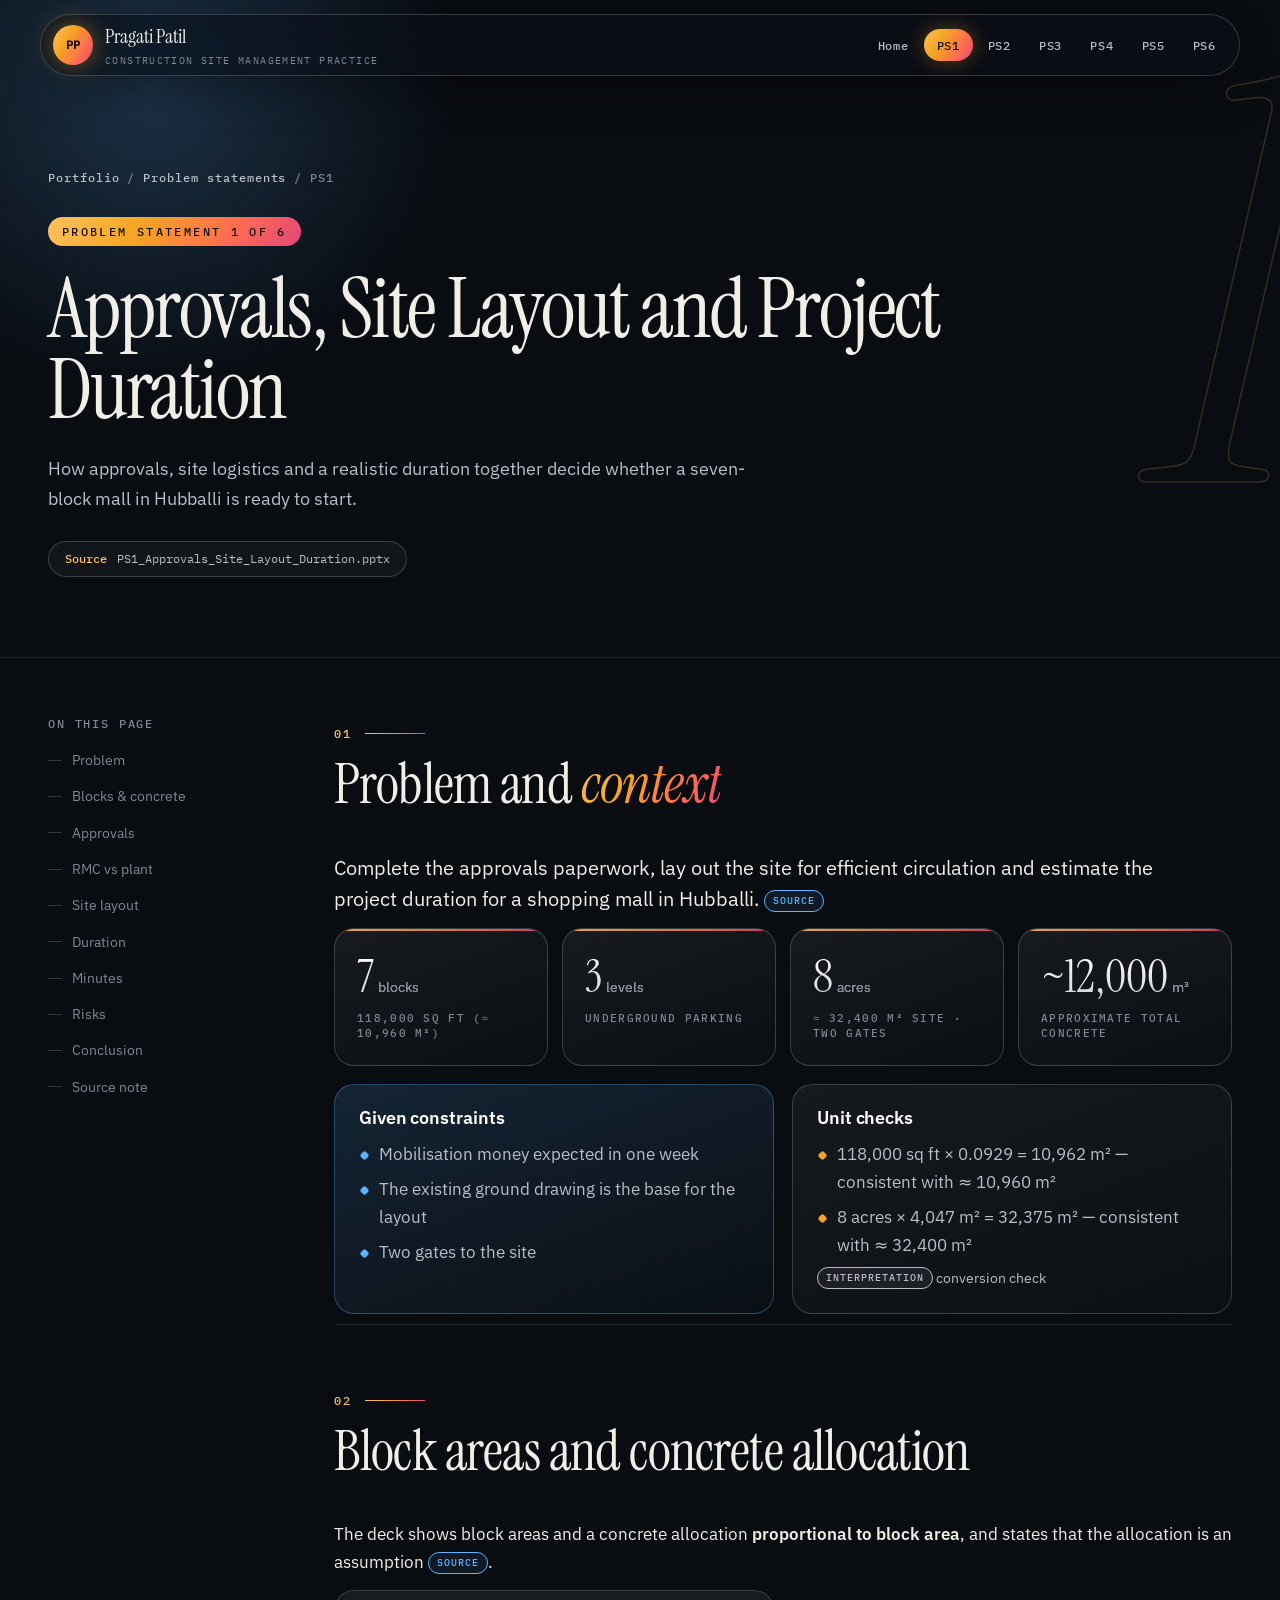
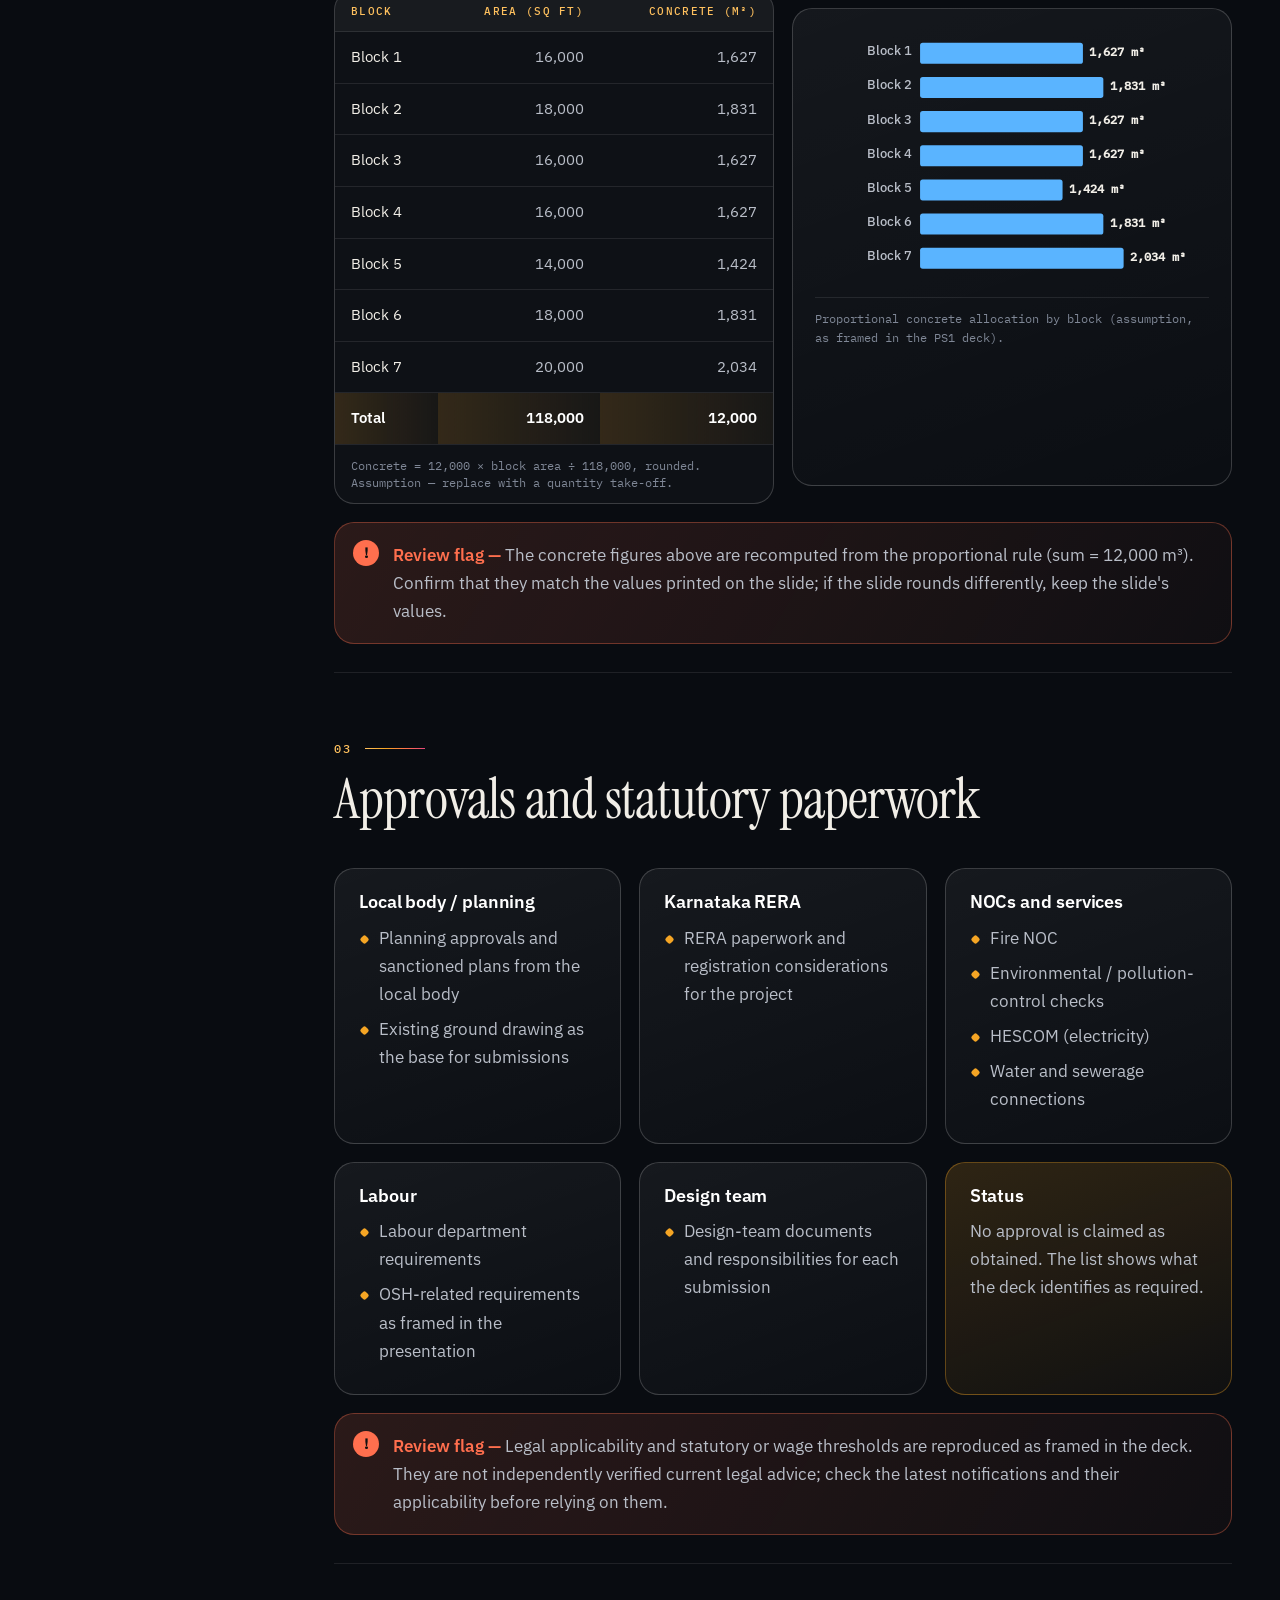
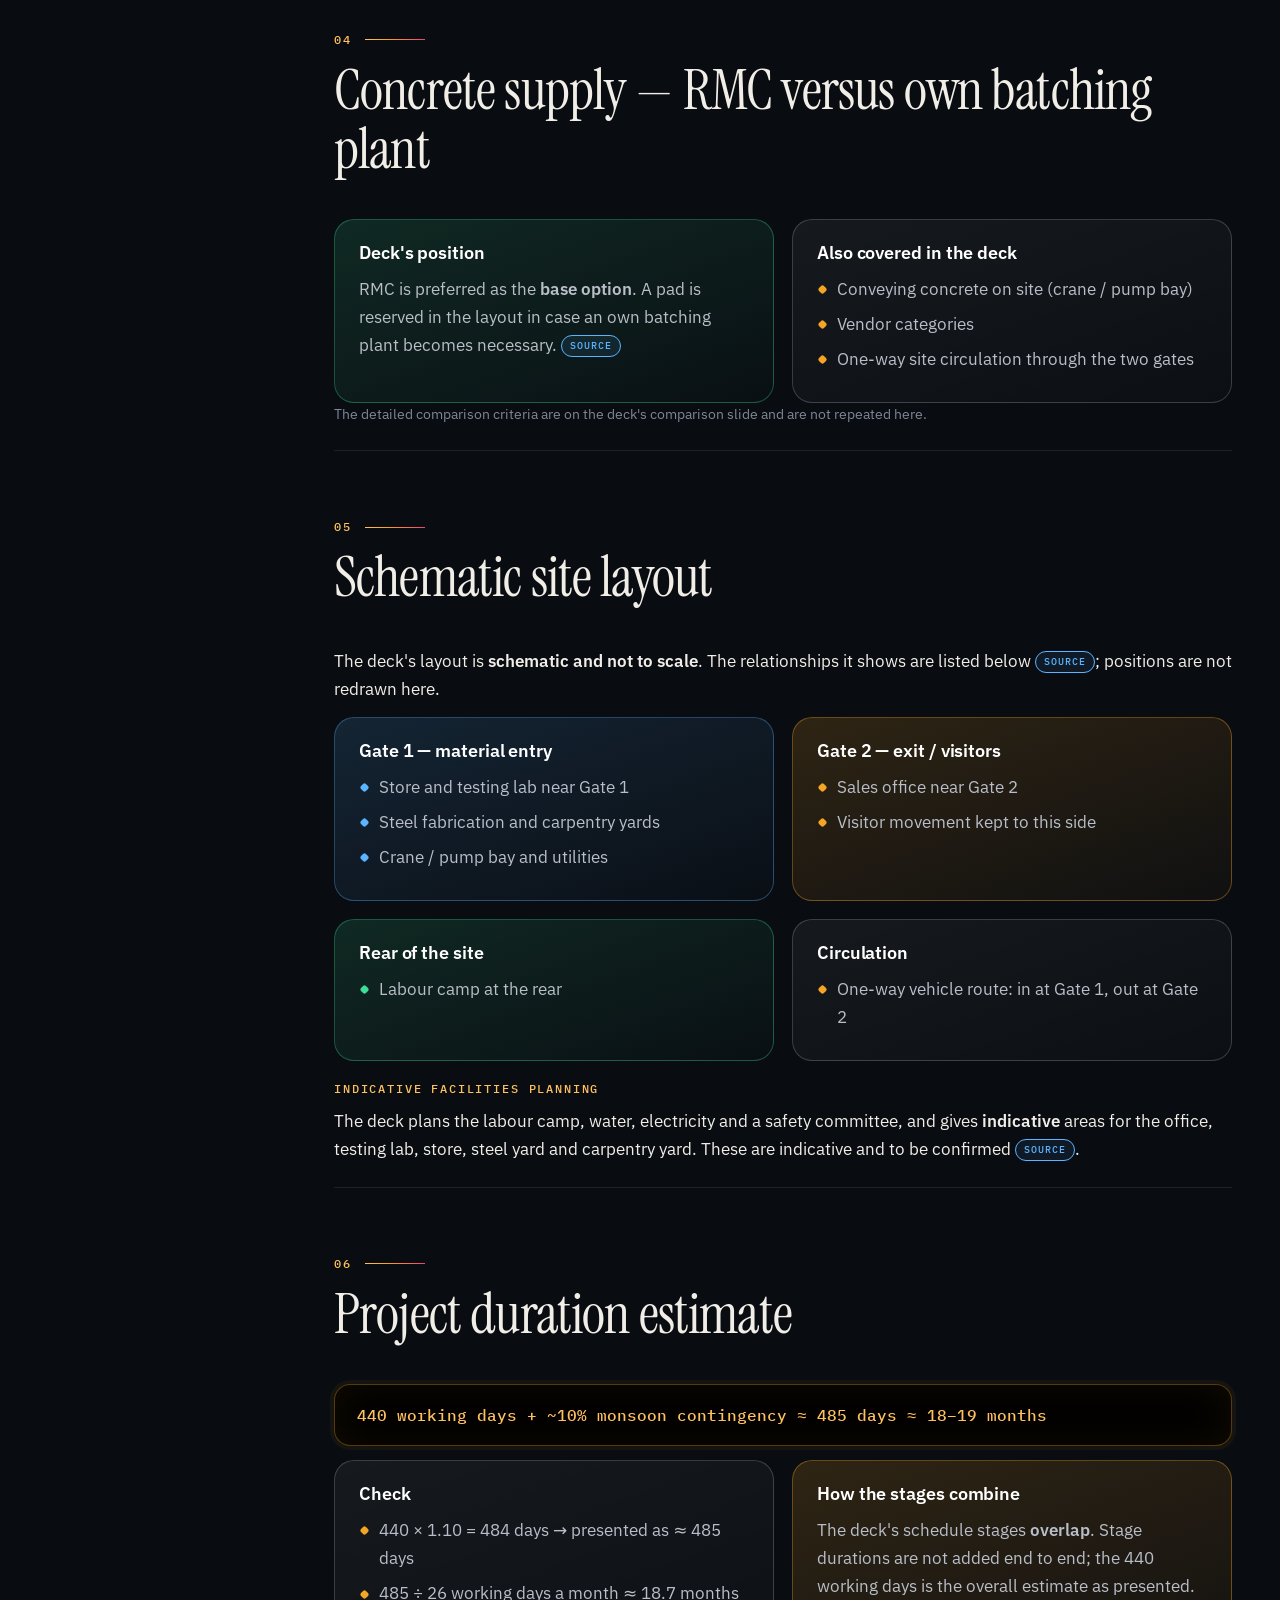
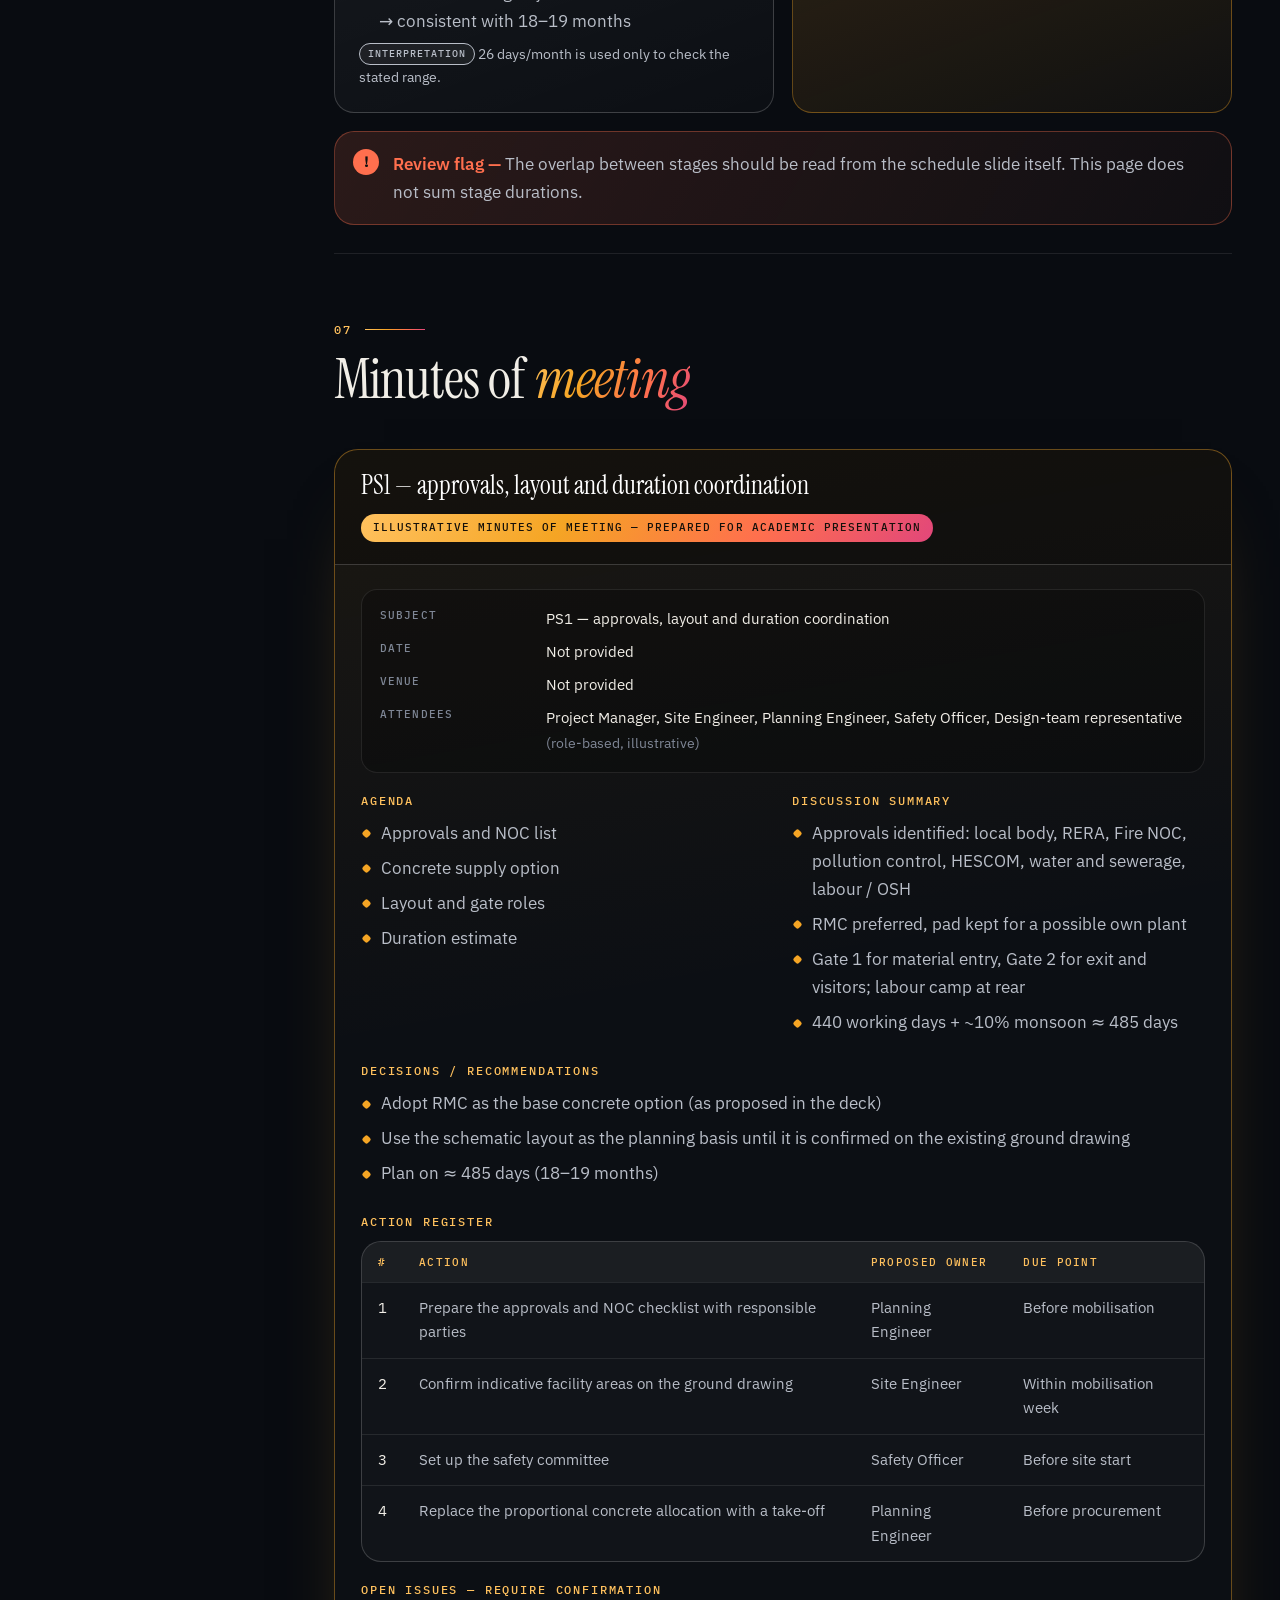
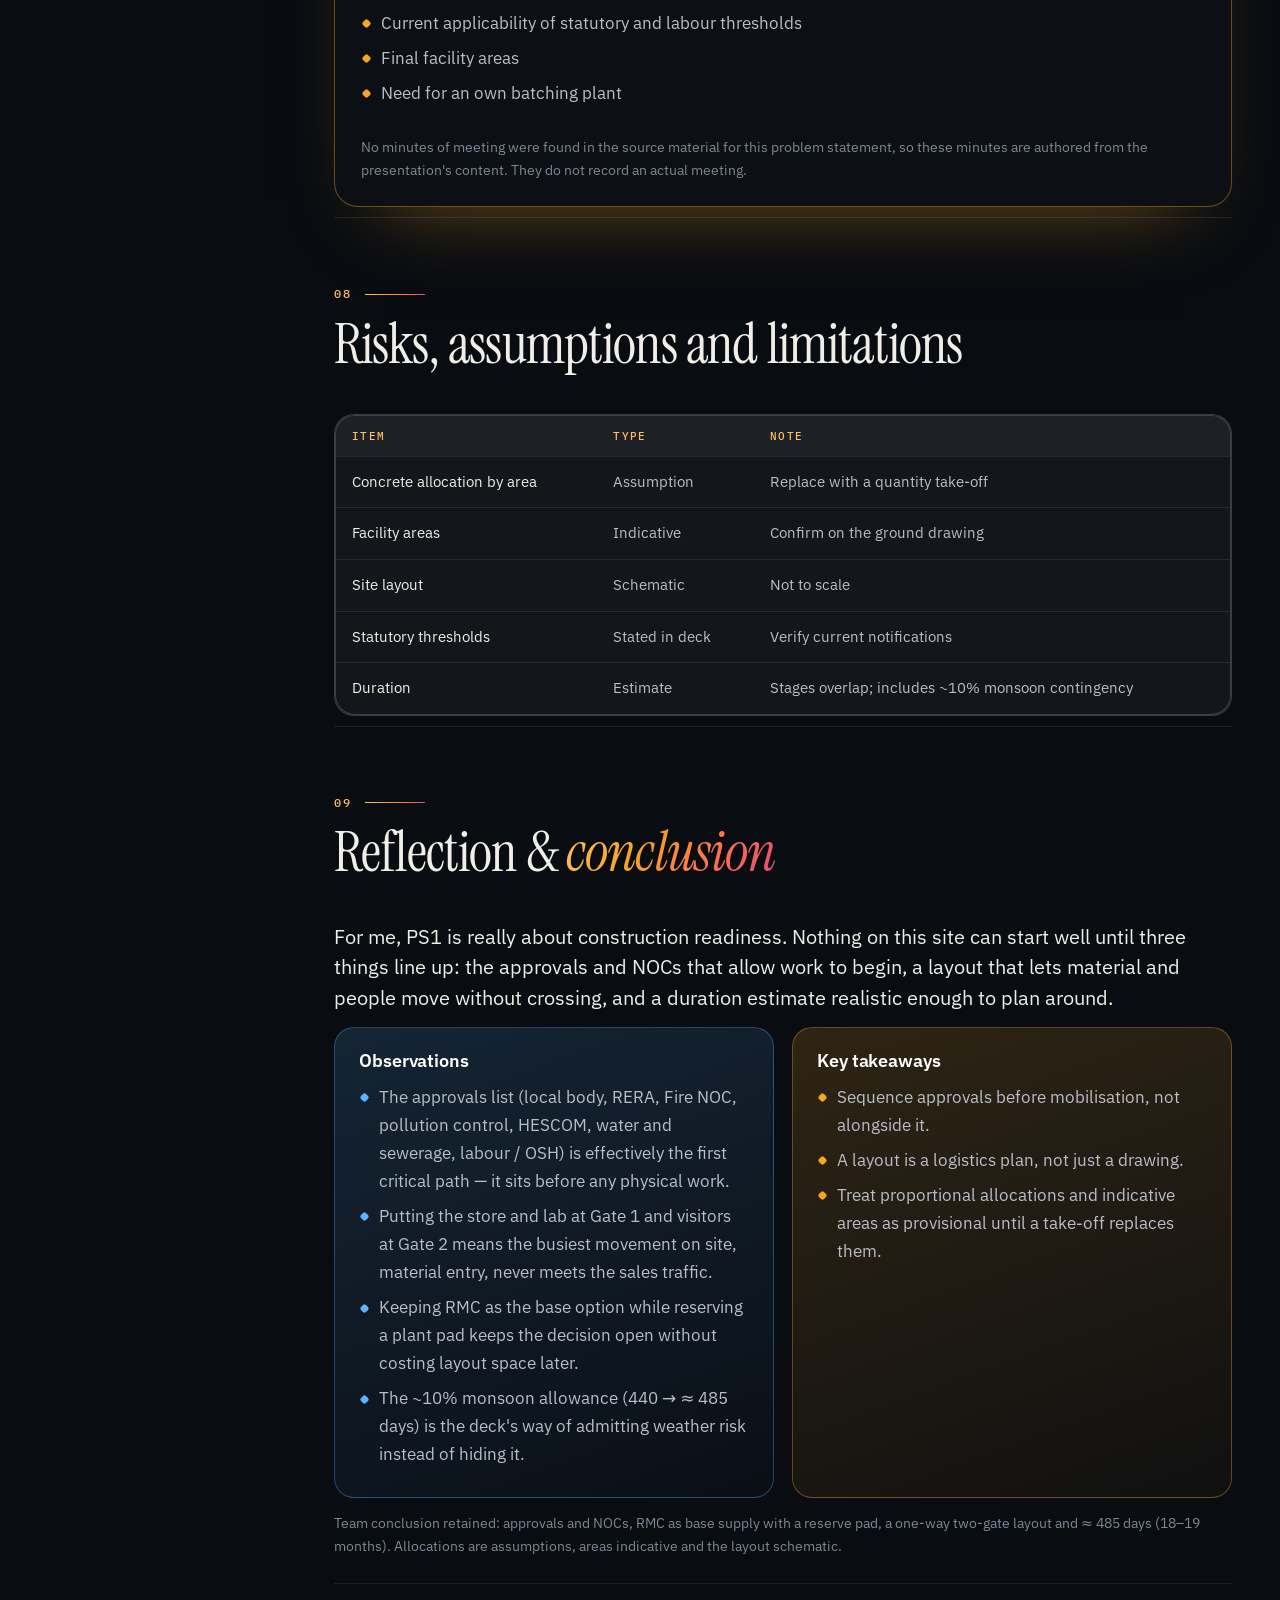
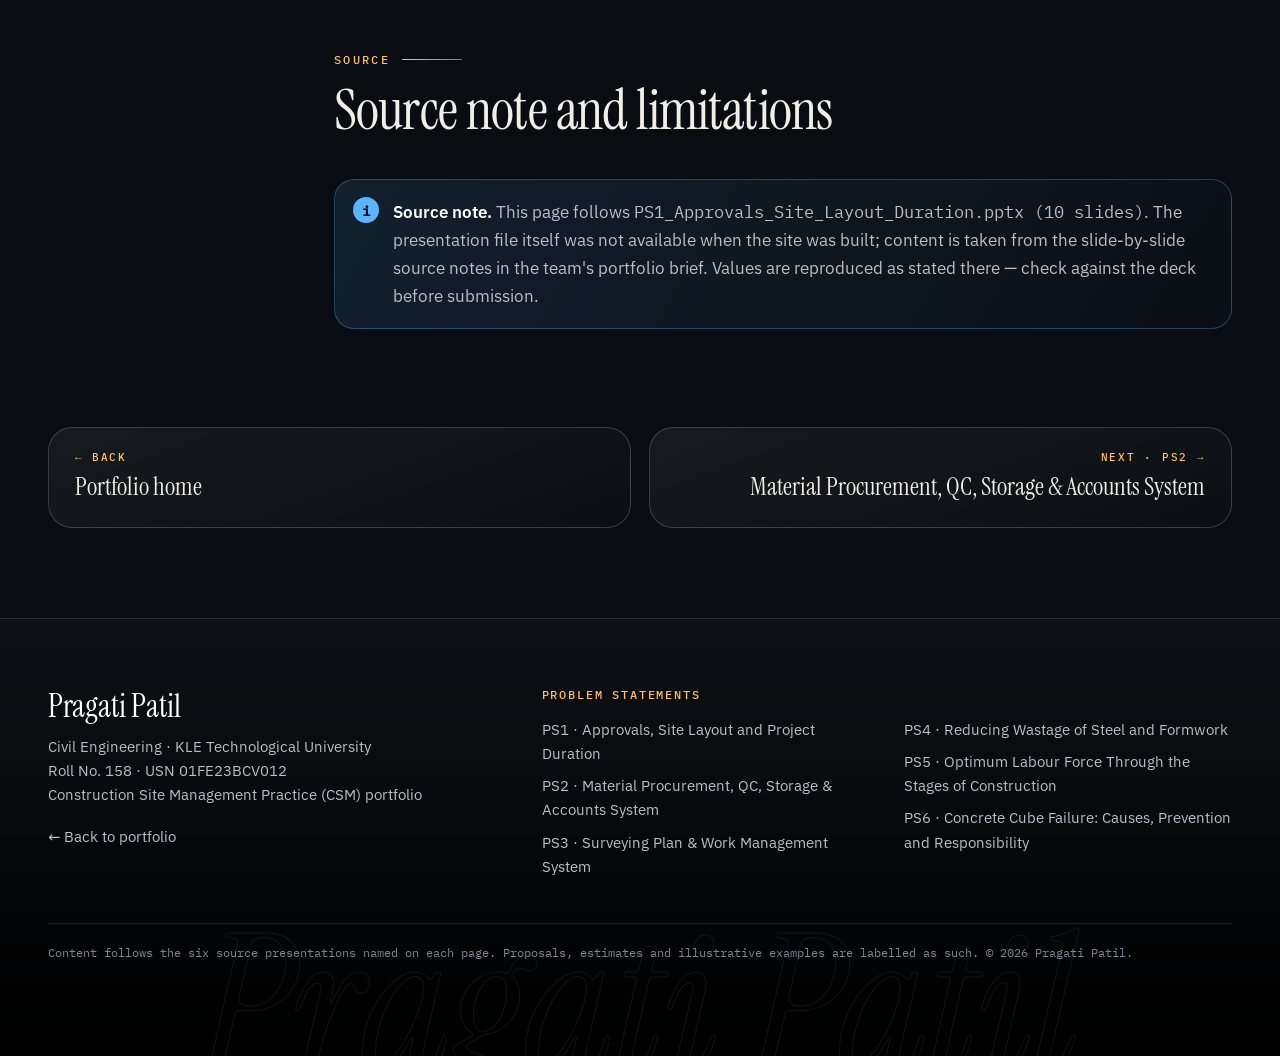
==== commit aabf503a: "Update name to Pragati Patil across entire portfolio" ====
--- a/problem-statements/ps1.html
+++ b/problem-statements/ps1.html
@@ -1,13 +1,13 @@
-<!DOCTYPE html>
+﻿<!DOCTYPE html>
 <html lang="en">
 <head>
 <meta charset="utf-8">
 <meta name="viewport" content="width=device-width, initial-scale=1">
-<title>PS1 · Approvals, Site Layout and Project Duration — Pragati Patel</title>
-<meta name="description" content="Pragati Patel (USN 01FE23BCV012) · CSM problem statement 1: Approvals, Site Layout and Project Duration.">
-<meta name="author" content="Pragati Patel">
-<meta property="og:title" content="PS1 · Approvals, Site Layout and Project Duration — Pragati Patel">
-<meta property="og:description" content="Pragati Patel (USN 01FE23BCV012) · CSM problem statement 1: Approvals, Site Layout and Project Duration.">
+<title>PS1 · Approvals, Site Layout and Project Duration — Pragati Patil</title>
+<meta name="description" content="Pragati Patil (USN 01FE23BCV012) · CSM problem statement 1: Approvals, Site Layout and Project Duration.">
+<meta name="author" content="Pragati Patil">
+<meta property="og:title" content="PS1 · Approvals, Site Layout and Project Duration — Pragati Patil">
+<meta property="og:description" content="Pragati Patil (USN 01FE23BCV012) · CSM problem statement 1: Approvals, Site Layout and Project Duration.">
 <meta name="theme-color" content="#191C1F">
 <link rel="icon" href="../assets/icons/favicon.svg" type="image/svg+xml">
 <link rel="stylesheet" href="../assets/css/main.css">
@@ -15,7 +15,7 @@
 <a class="skip" href="#main">Skip to content</a>
 <div class="progress" aria-hidden="true"></div>
 <header class="site-head"><div class="wrap">
-  <a class="brand" href="../index.html" aria-label="Pragati Patel — portfolio home"><span class="mk">PP</span><span><b>Pragati Patel</b><small>Construction Site Management Practice</small></span></a>
+  <a class="brand" href="../index.html" aria-label="Pragati Patil — portfolio home"><span class="mk">PP</span><span><b>Pragati Patil</b><small>Construction Site Management Practice</small></span></a>
   <button class="menu-btn" aria-expanded="false" aria-controls="site-nav">Menu</button>
   <nav id="site-nav" class="nav" aria-label="Main"><a href="../index.html">Home</a><a href="ps1.html" aria-current="page">PS1</a><a href="ps2.html">PS2</a><a href="ps3.html">PS3</a><a href="ps4.html">PS4</a><a href="ps5.html">PS5</a><a href="ps6.html">PS6</a></nav>
 </div></header><main id="main"><header class="ps-hero" data-n="1" style="--accent:var(--slate)"><div class="wrap">
@@ -84,11 +84,11 @@
 </div>
 <p class="small muted" style="margin-top:14px">Team conclusion retained: approvals and NOCs, RMC as base supply with a reserve pad, a one-way two-gate layout and ≈ 485 days (18–19 months). Allocations are assumptions, areas indicative and the layout schematic.</p></section><section id="source"><div class="sec-head reveal"><div class="no">Source</div><div><h2>Source note and limitations</h2></div></div><div class="note"><b>Source note.</b> This page follows <span class='mono'>PS1_Approvals_Site_Layout_Duration.pptx (10 slides)</span>. The presentation file itself was not available when the site was built; content is taken from the slide-by-slide source notes in the team's portfolio brief. Values are reproduced as stated there — check against the deck before submission.</div></section></div></div><nav class="pager wrap" aria-label="Problem statements"><a href="../index.html"><small>← Back</small><span>Portfolio home</span></a><a class="nx" href="ps2.html"><small>Next · PS2 →</small><span>Material Procurement, QC, Storage & Accounts System</span></a></nav></main><footer class="site-foot"><div class="wrap">
   <div class="cols">
-    <div><b>Pragati Patel</b>Civil Engineering · KLE Technological University<br>Roll No. 158 · USN 01FE23BCV012<br>Construction Site Management Practice (CSM) portfolio<p style="margin-top:14px"><a href="../index.html">← Back to portfolio</a></p></div>
+    <div><b>Pragati Patil</b>Civil Engineering · KLE Technological University<br>Roll No. 158 · USN 01FE23BCV012<br>Construction Site Management Practice (CSM) portfolio<p style="margin-top:14px"><a href="../index.html">← Back to portfolio</a></p></div>
     <div><h4>Problem statements</h4><a href="ps1.html">PS1 · Approvals, Site Layout and Project Duration</a><a href="ps2.html">PS2 · Material Procurement, QC, Storage & Accounts System</a><a href="ps3.html">PS3 · Surveying Plan & Work Management System</a></div>
     <div><h4>&nbsp;</h4><a href="ps4.html">PS4 · Reducing Wastage of Steel and Formwork</a><a href="ps5.html">PS5 · Optimum Labour Force Through the Stages of Construction</a><a href="ps6.html">PS6 · Concrete Cube Failure: Causes, Prevention and Responsibility</a></div>
   </div>
-  <div class="base">Content follows the six source presentations named on each page. Proposals, estimates and illustrative examples are labelled as such. © <span data-year>2026</span> Pragati Patel.</div>
+  <div class="base">Content follows the six source presentations named on each page. Proposals, estimates and illustrative examples are labelled as such. © <span data-year>2026</span> Pragati Patil.</div>
 </div></footer>
 <dialog class="lb" id="lb" aria-label="Enlarged image"><button type="button">Close ✕</button><img src="data:," alt=""><p></p></dialog>
 <script src="../assets/js/main.js" defer></script>
--- a/assets/css/main.css
+++ b/assets/css/main.css
@@ -1,5 +1,5 @@
-/* ==========================================================================
-   Pragati Patel — CSM portfolio
+﻿/* ==========================================================================
+   Pragati Patil — CSM portfolio
    "Night pour": deep basalt canvas, molten amber, cyan survey light, glass panels.
    ========================================================================== */
 @font-face{font-family:"Instrument Serif";font-style:normal;font-weight:400;font-display:swap;src:url("../fonts/instrument-serif-latin-400-normal.woff2") format("woff2")}
@@ -296,7 +296,7 @@
 .pager .nx{text-align:right}
 @media (max-width:620px){.pager{grid-template-columns:1fr}.pager .nx{text-align:left}}
 .site-foot{position:relative;overflow:hidden;border-top:1px solid var(--line-2);background:linear-gradient(180deg,rgba(255,255,255,.02),#000);color:var(--ink-2);padding:70px 0 34px;font-size:.92rem}
-.site-foot::before{content:"Pragati Patel";position:absolute;left:50%;bottom:-0.24em;transform:translateX(-50%);white-space:nowrap;font:italic 400 clamp(5rem,15vw,15rem)/1 var(--serif);color:transparent;-webkit-text-stroke:1px rgba(255,255,255,.07);pointer-events:none}
+.site-foot::before{content:"Pragati Patil";position:absolute;left:50%;bottom:-0.24em;transform:translateX(-50%);white-space:nowrap;font:italic 400 clamp(5rem,15vw,15rem)/1 var(--serif);color:transparent;-webkit-text-stroke:1px rgba(255,255,255,.07);pointer-events:none}
 .site-foot .cols{position:relative;display:grid;grid-template-columns:1.4fr 1fr 1fr;gap:34px}
 .site-foot b{font:400 2rem/1.1 var(--serif);color:#fff;display:block;margin-bottom:10px}
 .site-foot a{color:var(--ink-2);text-decoration:none;display:block;padding:4px 0}
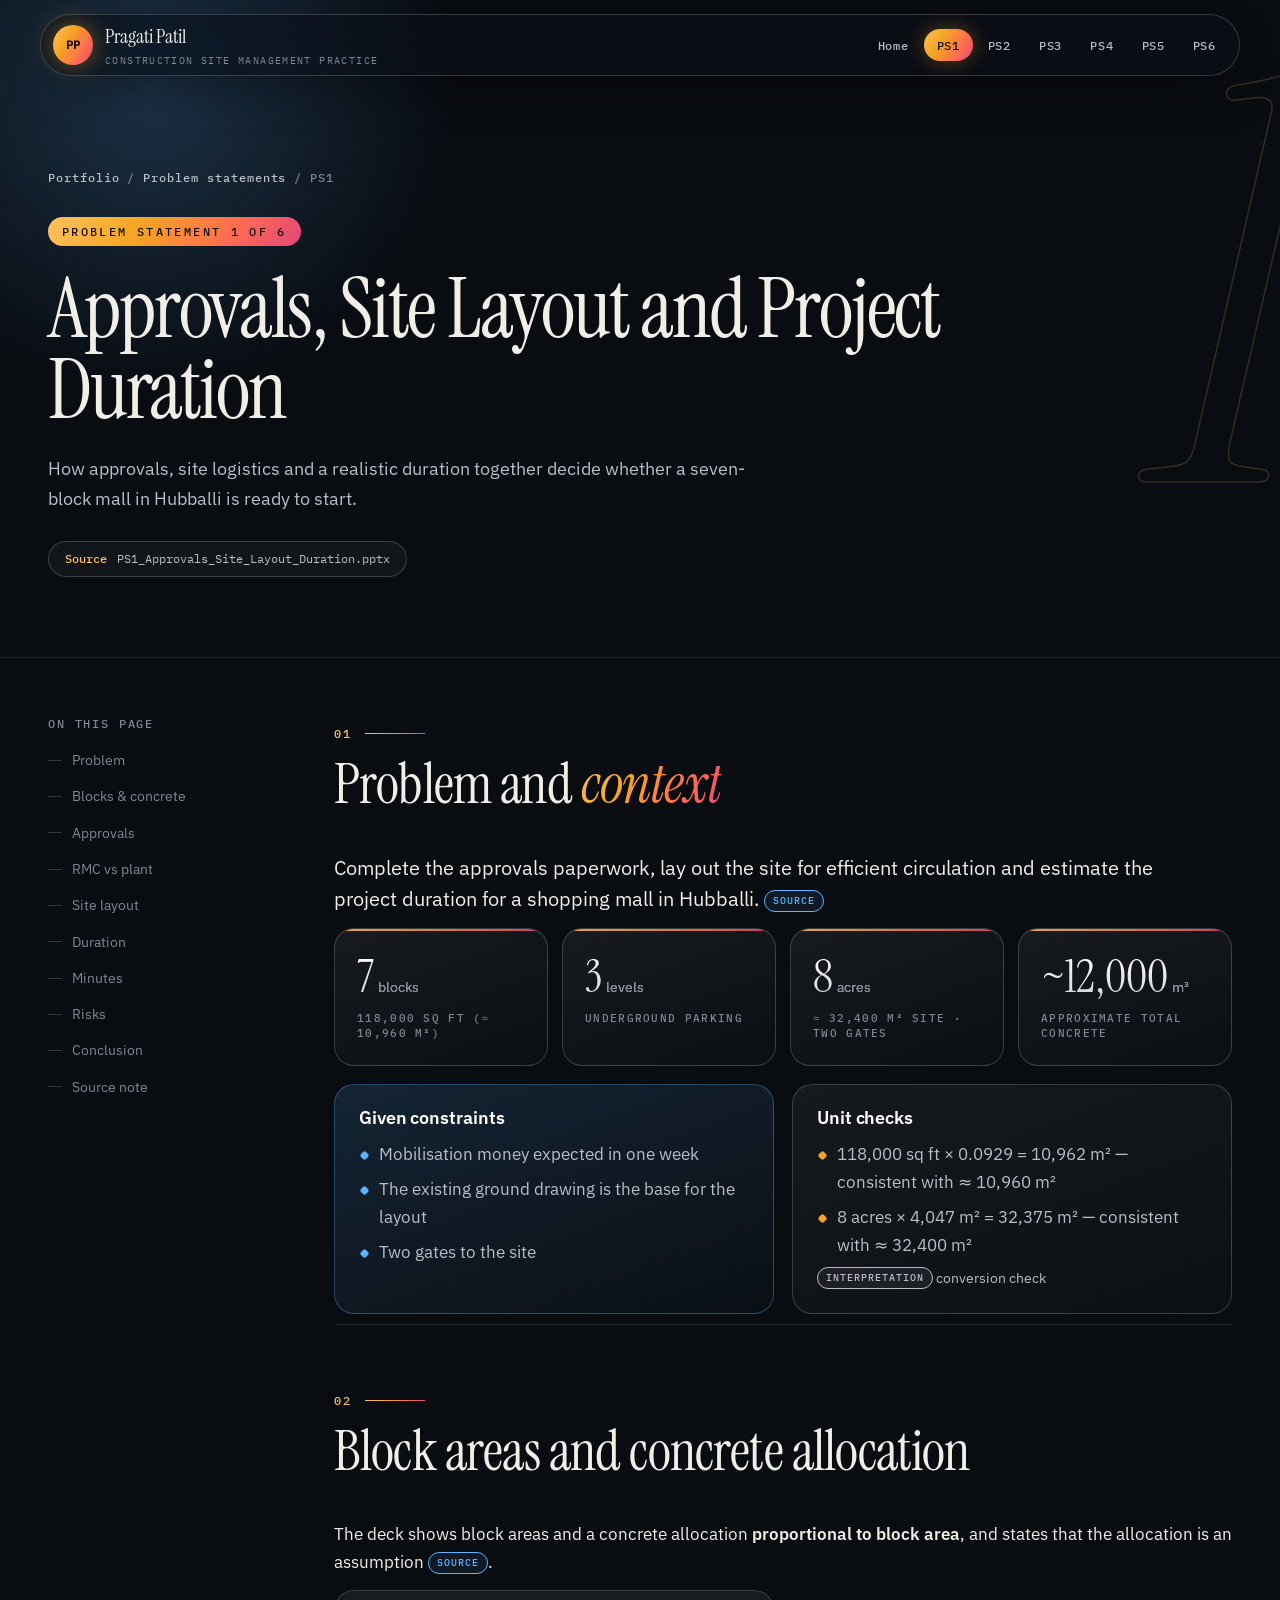
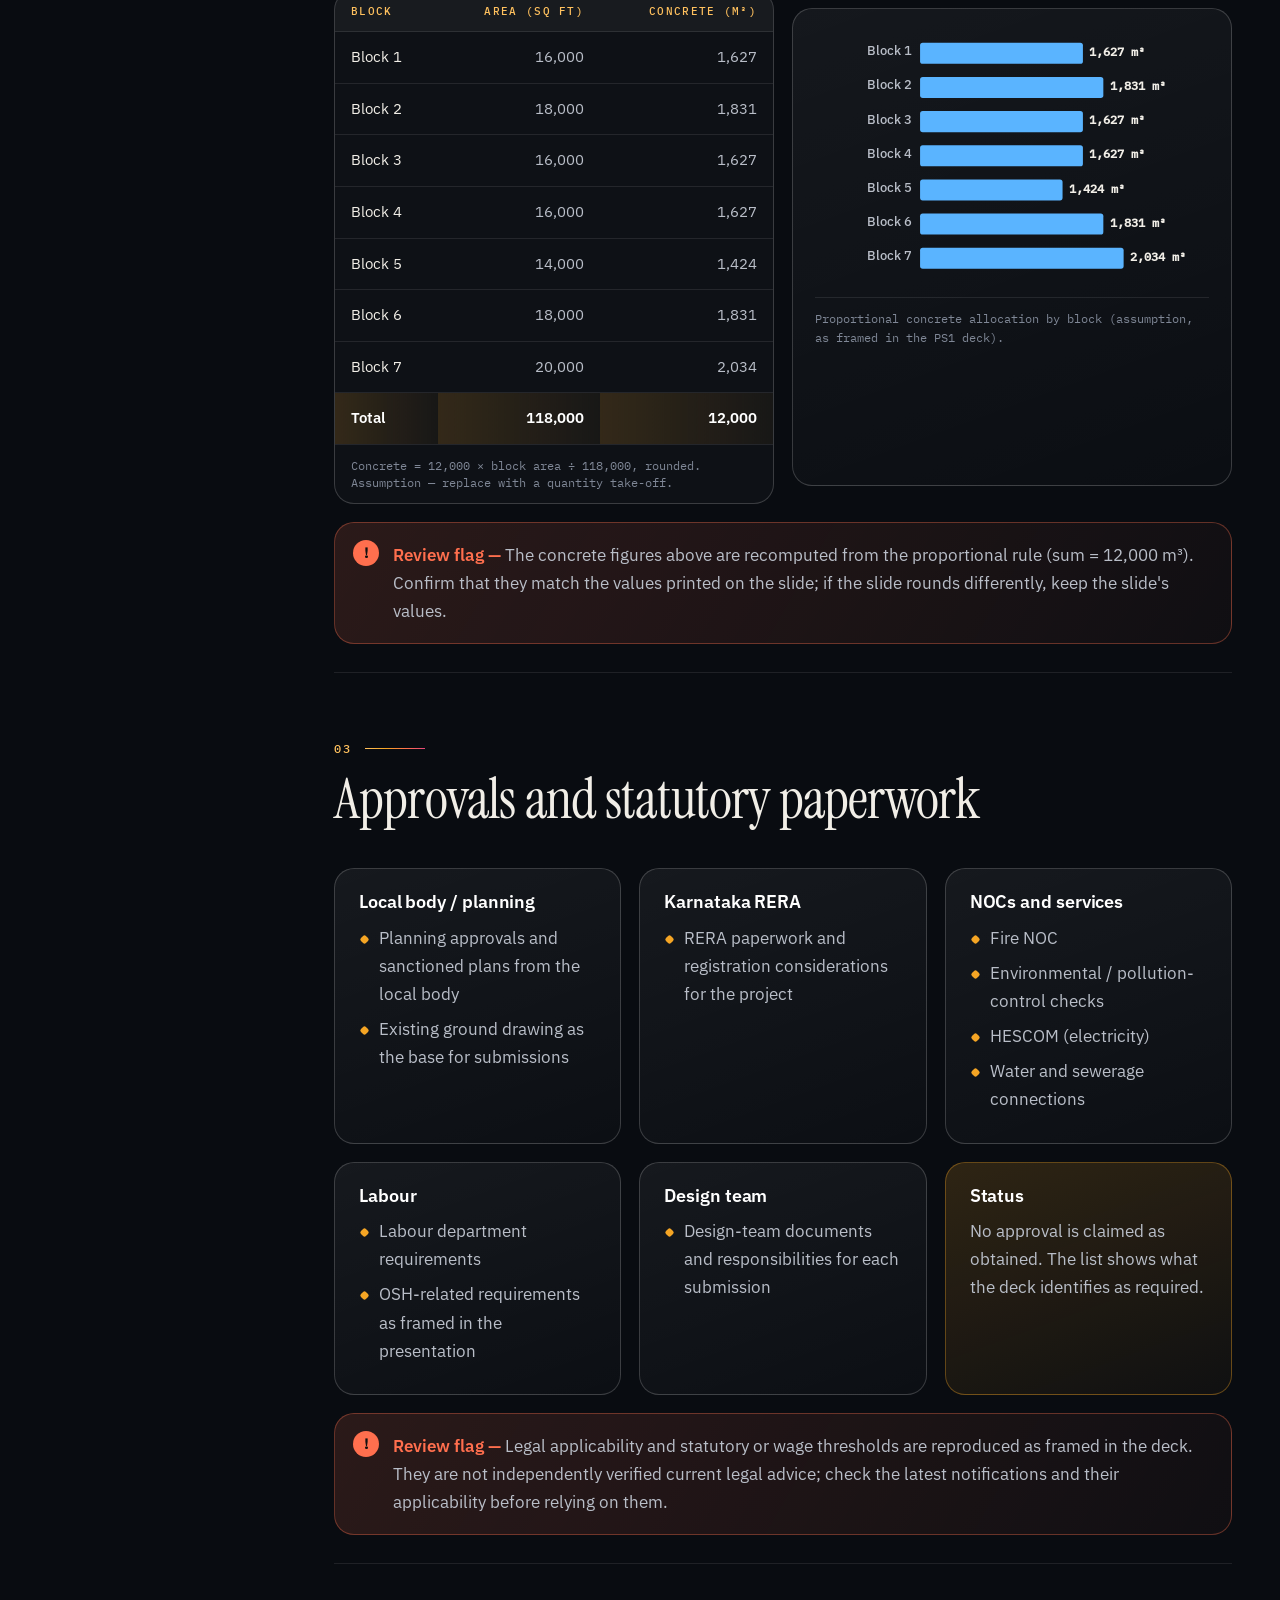
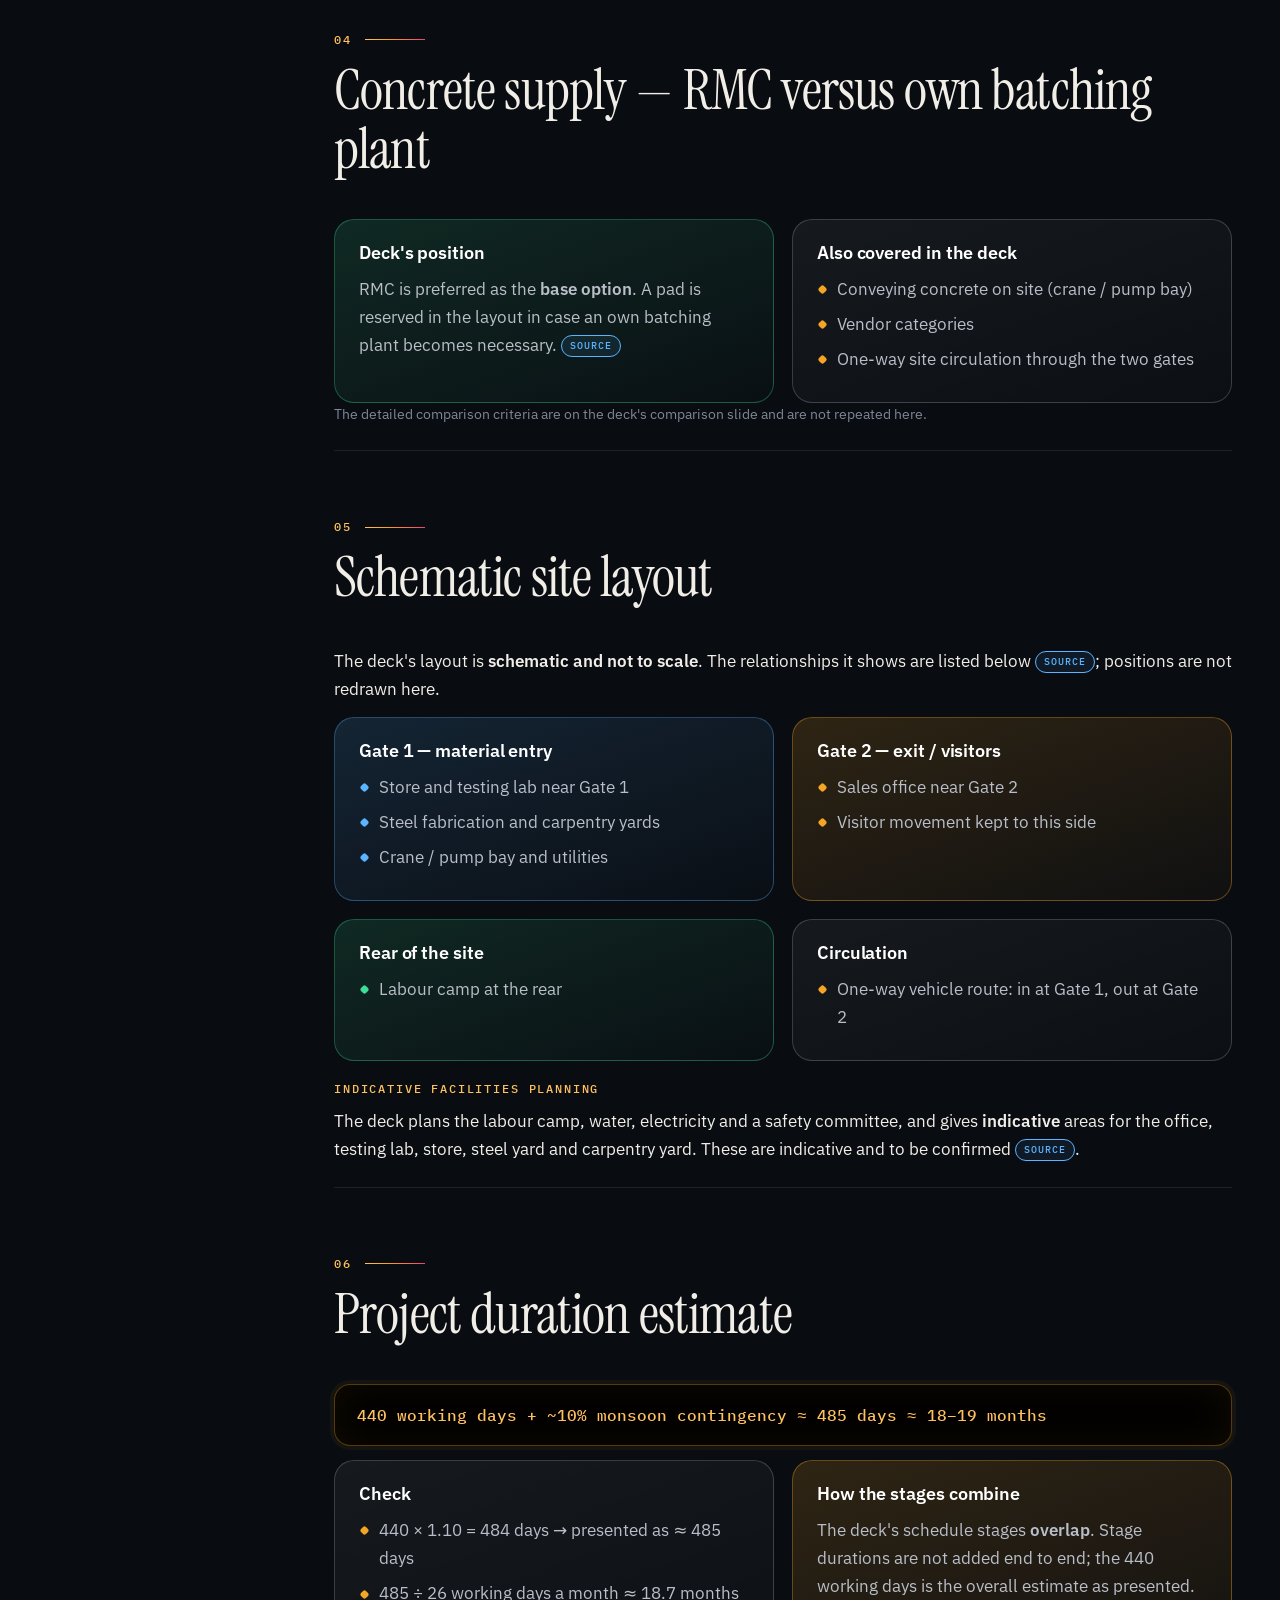
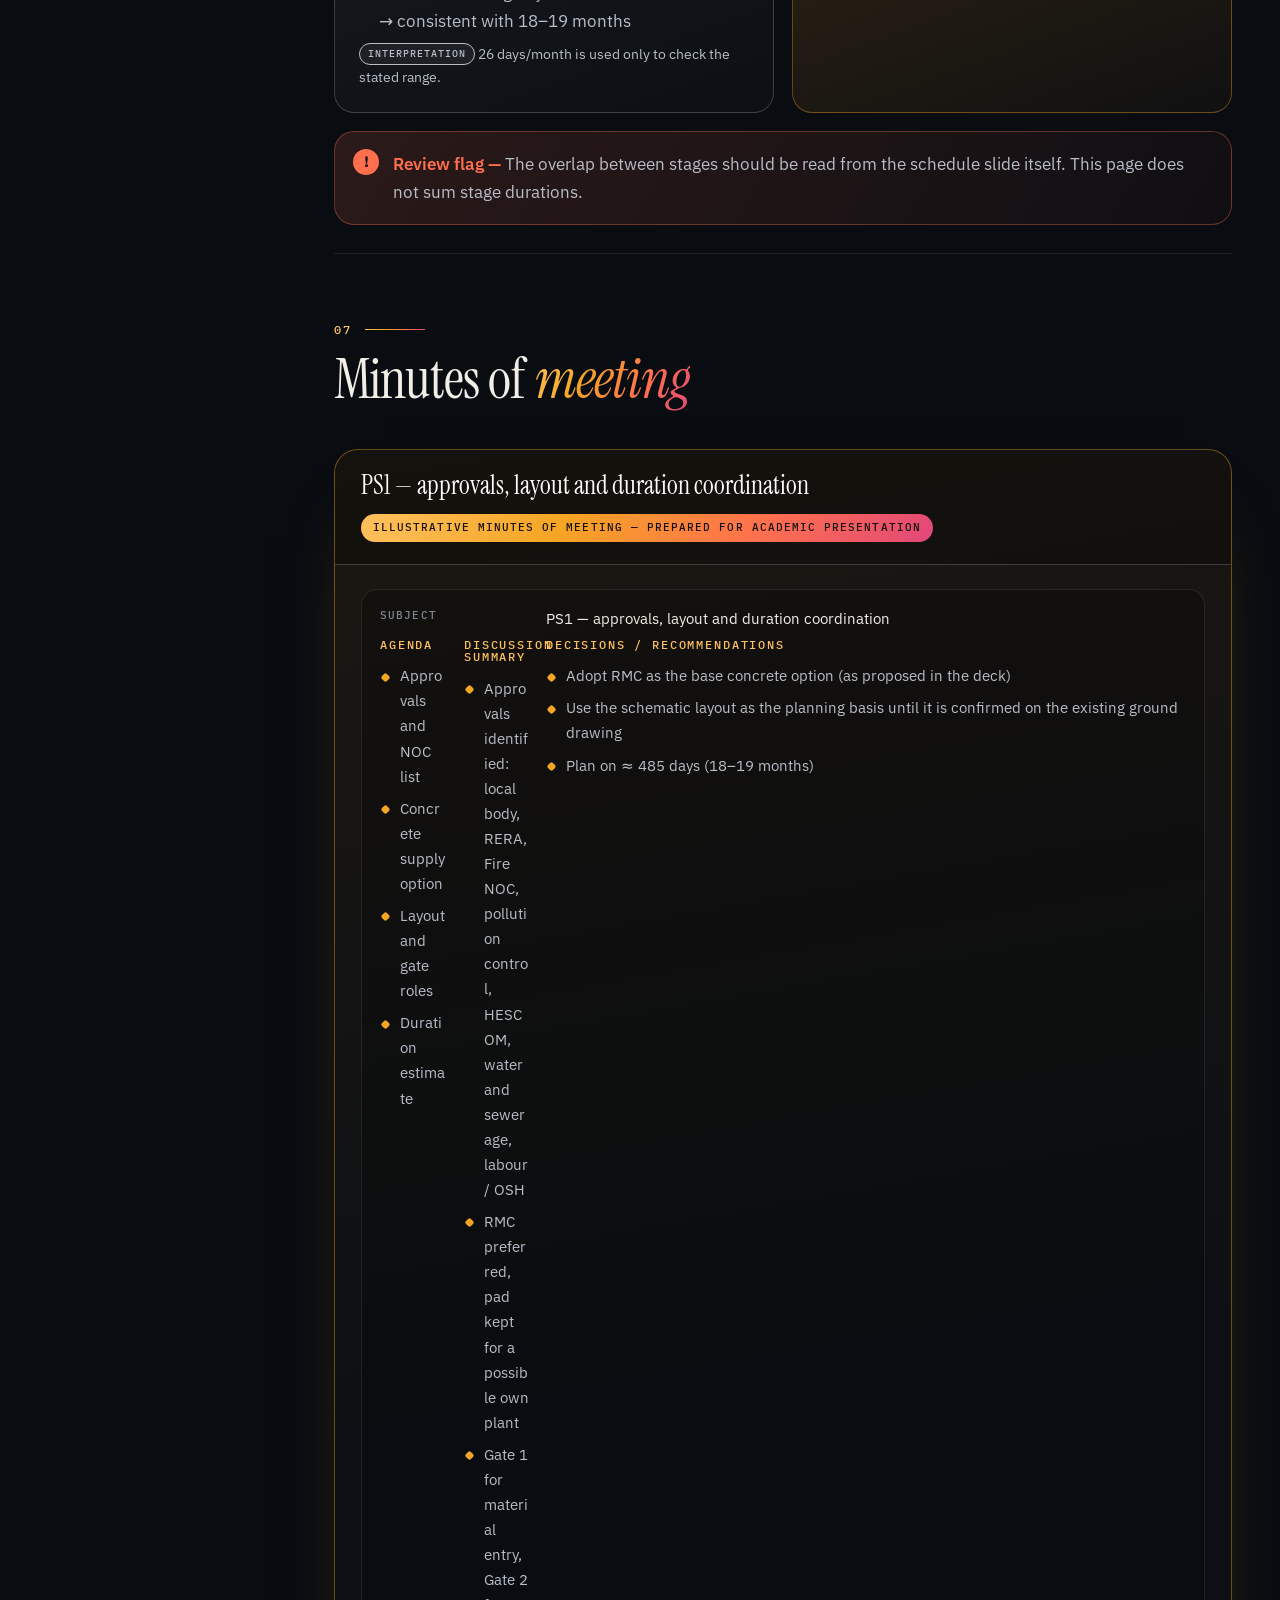
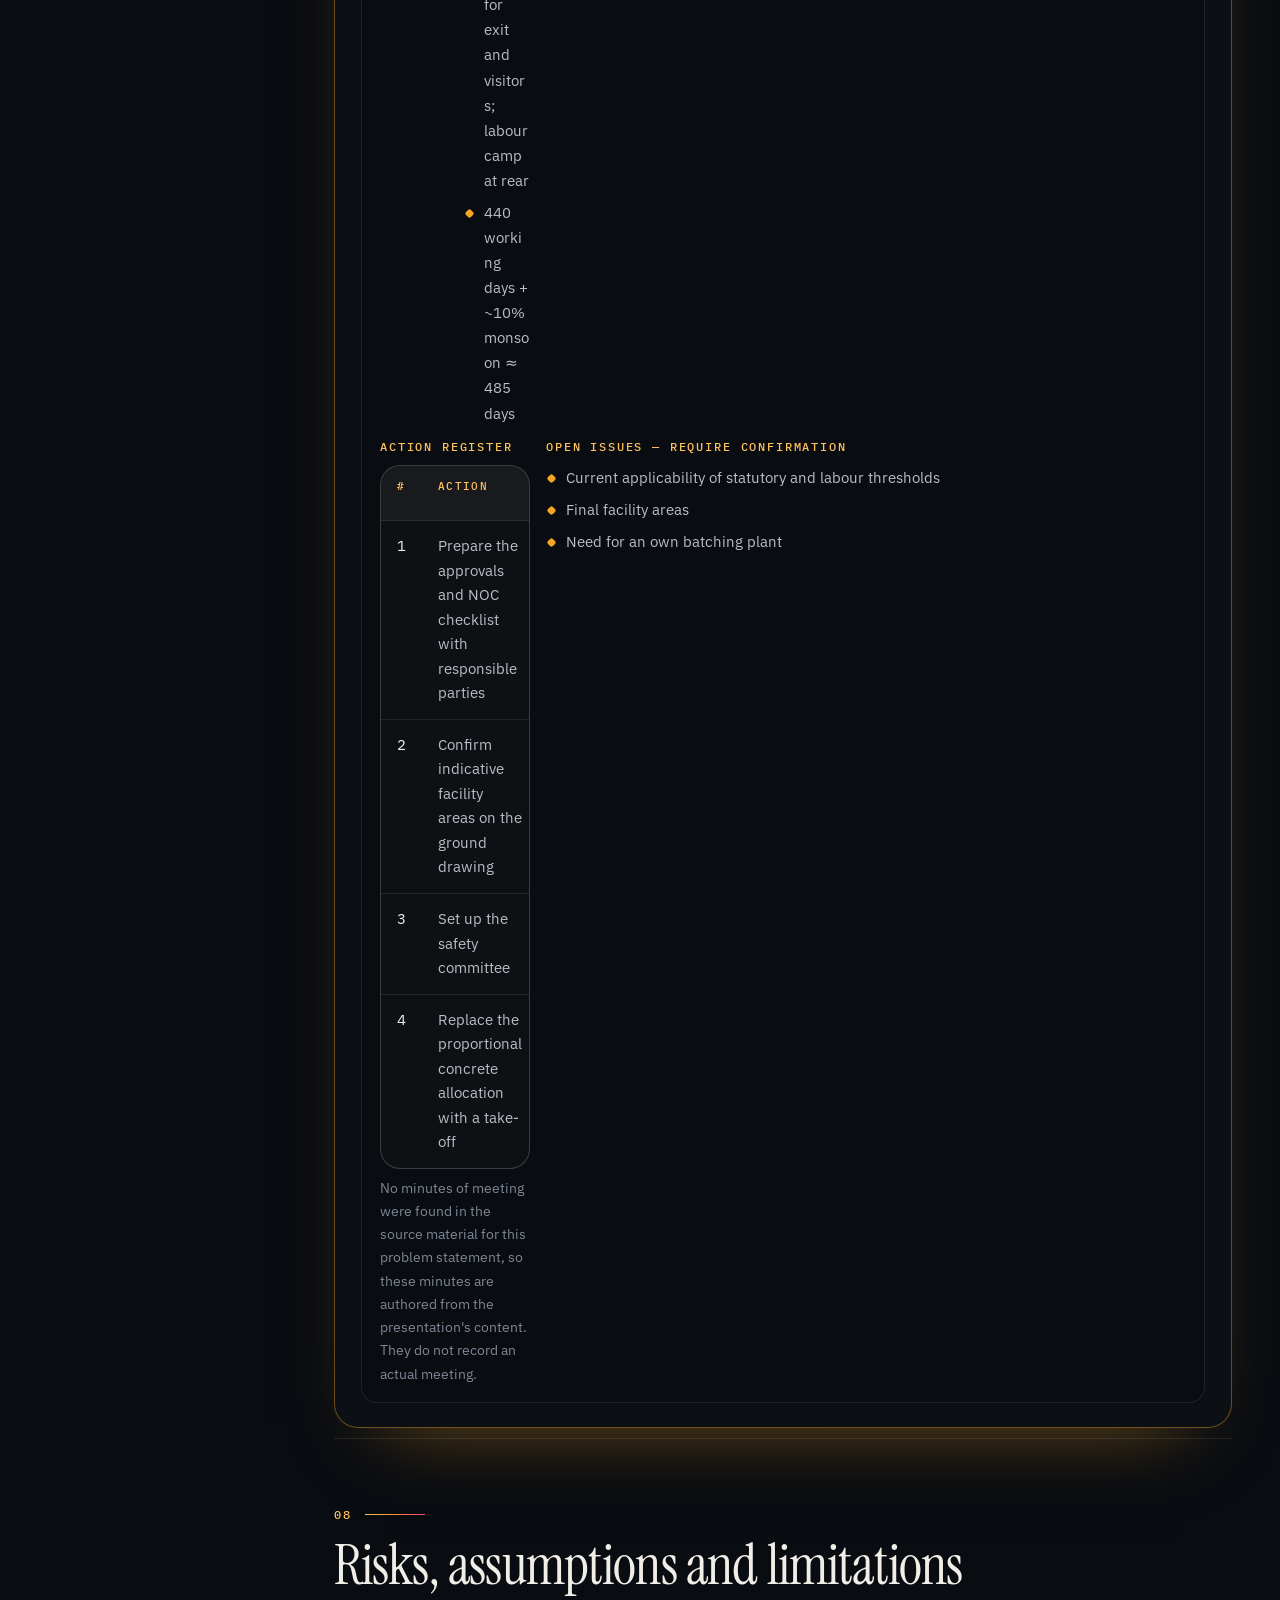
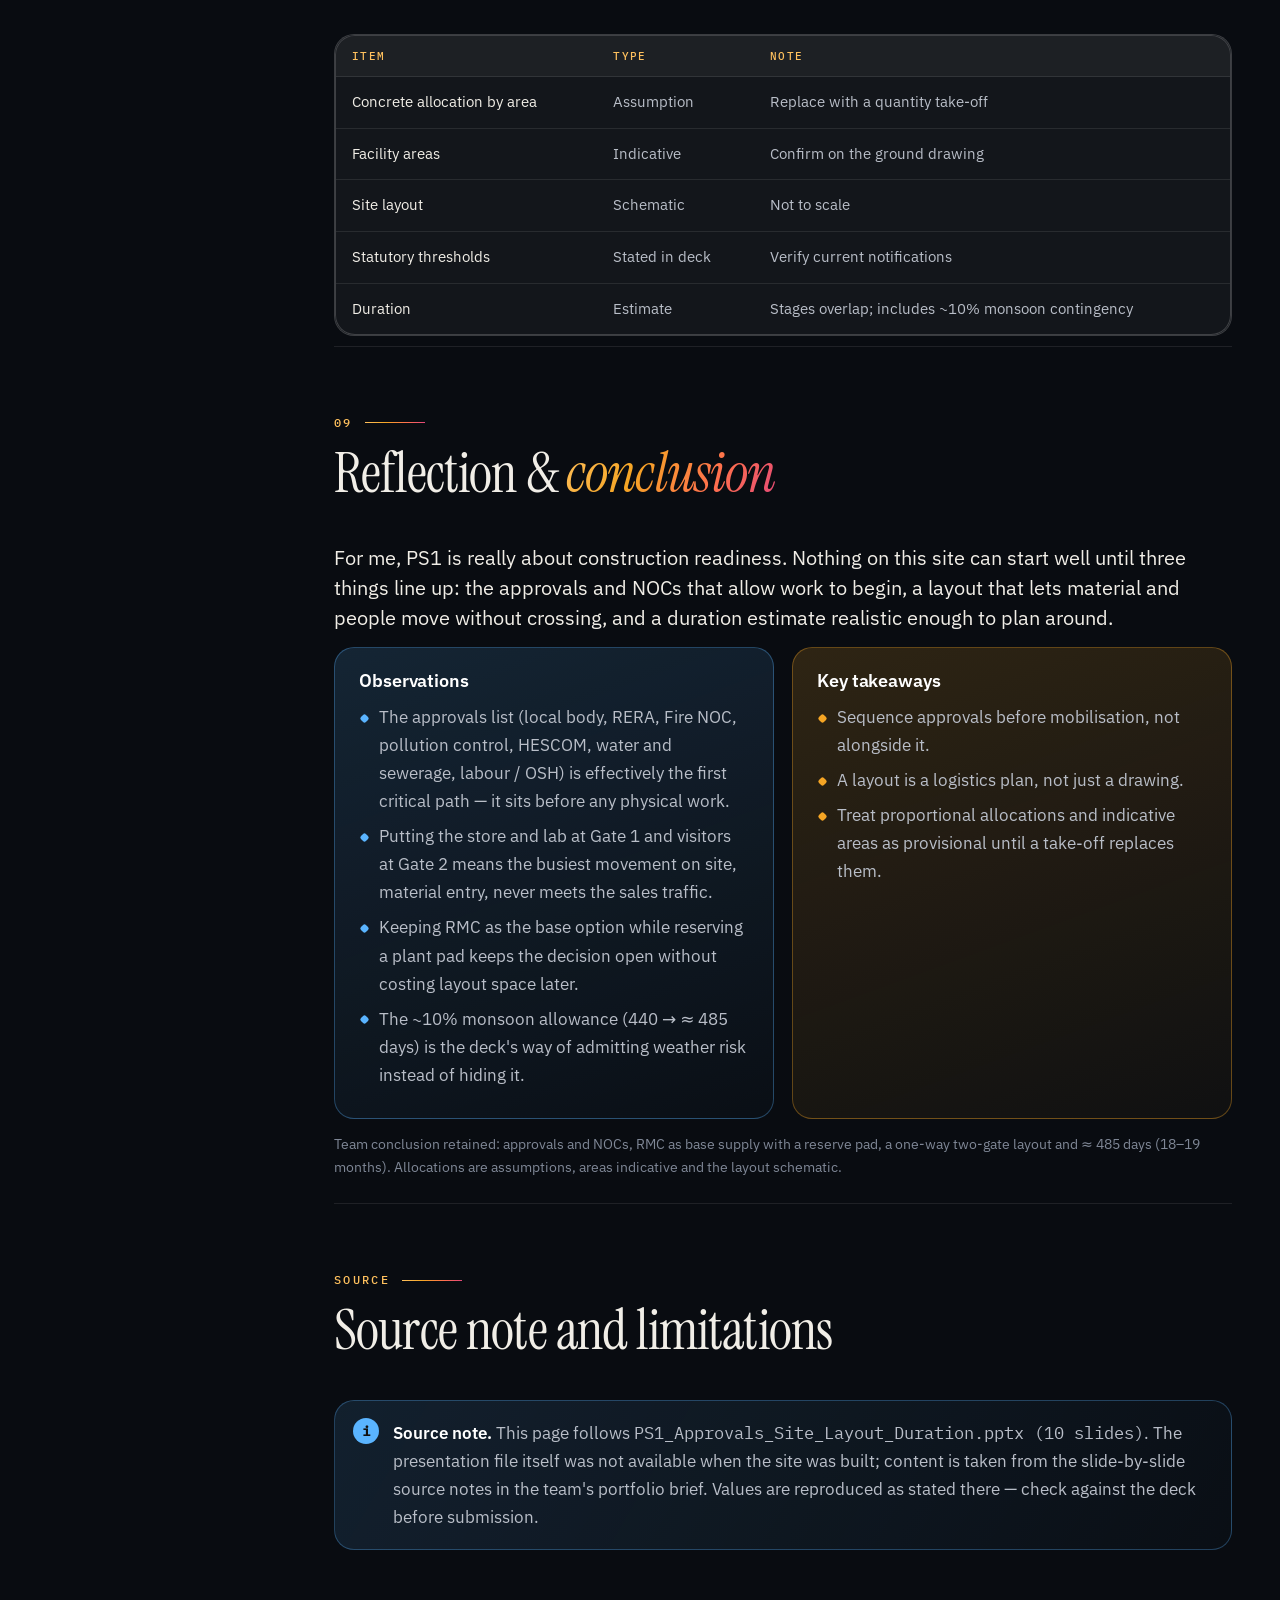
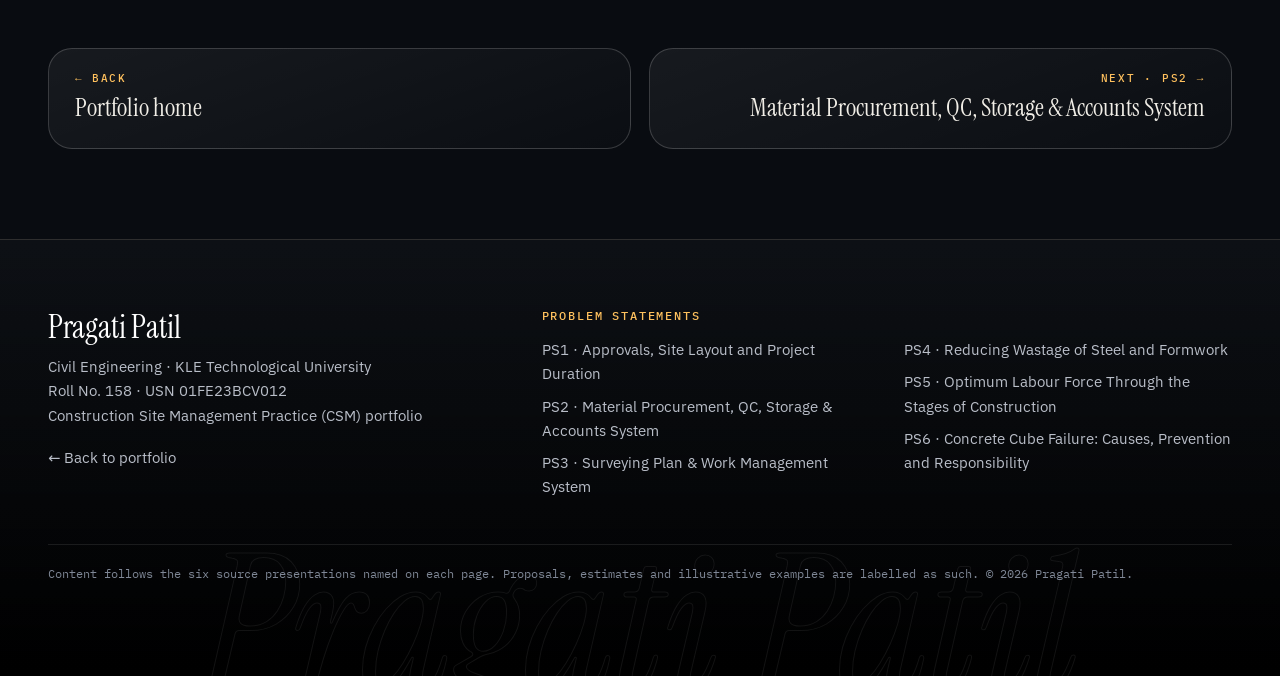
==== commit a2ded9e9: "Update ps1.html" ====
--- a/problem-statements/ps1.html
+++ b/problem-statements/ps1.html
@@ -68,8 +68,7 @@
 <div class="flagbox"><b>Review flag —</b> The overlap between stages should be read from the schedule slide itself. This page does not sum stage durations.</div></section><section id="mom"><div class="sec-head reveal"><div class="no">07</div><div><h2>Minutes of <em>meeting</em></h2></div></div><div class="mom reveal">
   <div class="mom-top"><b>PS1 — approvals, layout and duration coordination</b><span class="lbl">Illustrative Minutes of Meeting — prepared for academic presentation</span></div>
   <div class="mom-body">
-    <dl><dt>Subject</dt><dd>PS1 — approvals, layout and duration coordination</dd><dt>Date</dt><dd>Not provided</dd><dt>Venue</dt><dd>Not provided</dd>
-    <dt>Attendees</dt><dd>Project Manager, Site Engineer, Planning Engineer, Safety Officer, Design-team representative <span class="muted small">(role-based, illustrative)</span></dd></dl>
+    <dl><dt>Subject</dt><dd>PS1 — approvals, layout and duration coordination</dd>
     <div class="grid g2"><div><h4>Agenda</h4><ul class="tight"><li>Approvals and NOC list</li><li>Concrete supply option</li><li>Layout and gate roles</li><li>Duration estimate</li></ul></div><div><h4>Discussion summary</h4><ul class="tight"><li>Approvals identified: local body, RERA, Fire NOC, pollution control, HESCOM, water and sewerage, labour / OSH</li><li>RMC preferred, pad kept for a possible own plant</li><li>Gate 1 for material entry, Gate 2 for exit and visitors; labour camp at rear</li><li>440 working days + ~10% monsoon ≈ 485 days</li></ul></div></div>
     <div><h4>Decisions / recommendations</h4><ul class="tight"><li>Adopt RMC as the base concrete option (as proposed in the deck)</li><li>Use the schematic layout as the planning basis until it is confirmed on the existing ground drawing</li><li>Plan on ≈ 485 days (18–19 months)</li></ul></div>
     <div><h4>Action register</h4><div class="tbl"><table><thead><tr><th class="">#</th><th class="">Action</th><th class="">Proposed owner</th><th class="">Due point</th></tr></thead><tbody><tr><td class="">1</td><td class="">Prepare the approvals and NOC checklist with responsible parties</td><td class="">Planning Engineer</td><td class="">Before mobilisation</td></tr><tr><td class="">2</td><td class="">Confirm indicative facility areas on the ground drawing</td><td class="">Site Engineer</td><td class="">Within mobilisation week</td></tr><tr><td class="">3</td><td class="">Set up the safety committee</td><td class="">Safety Officer</td><td class="">Before site start</td></tr><tr><td class="">4</td><td class="">Replace the proportional concrete allocation with a take-off</td><td class="">Planning Engineer</td><td class="">Before procurement</td></tr></tbody></table></div></div>
@@ -92,4 +91,4 @@
 </div></footer>
 <dialog class="lb" id="lb" aria-label="Enlarged image"><button type="button">Close ✕</button><img src="data:," alt=""><p></p></dialog>
 <script src="../assets/js/main.js" defer></script>
-</body></html>+</body></html>
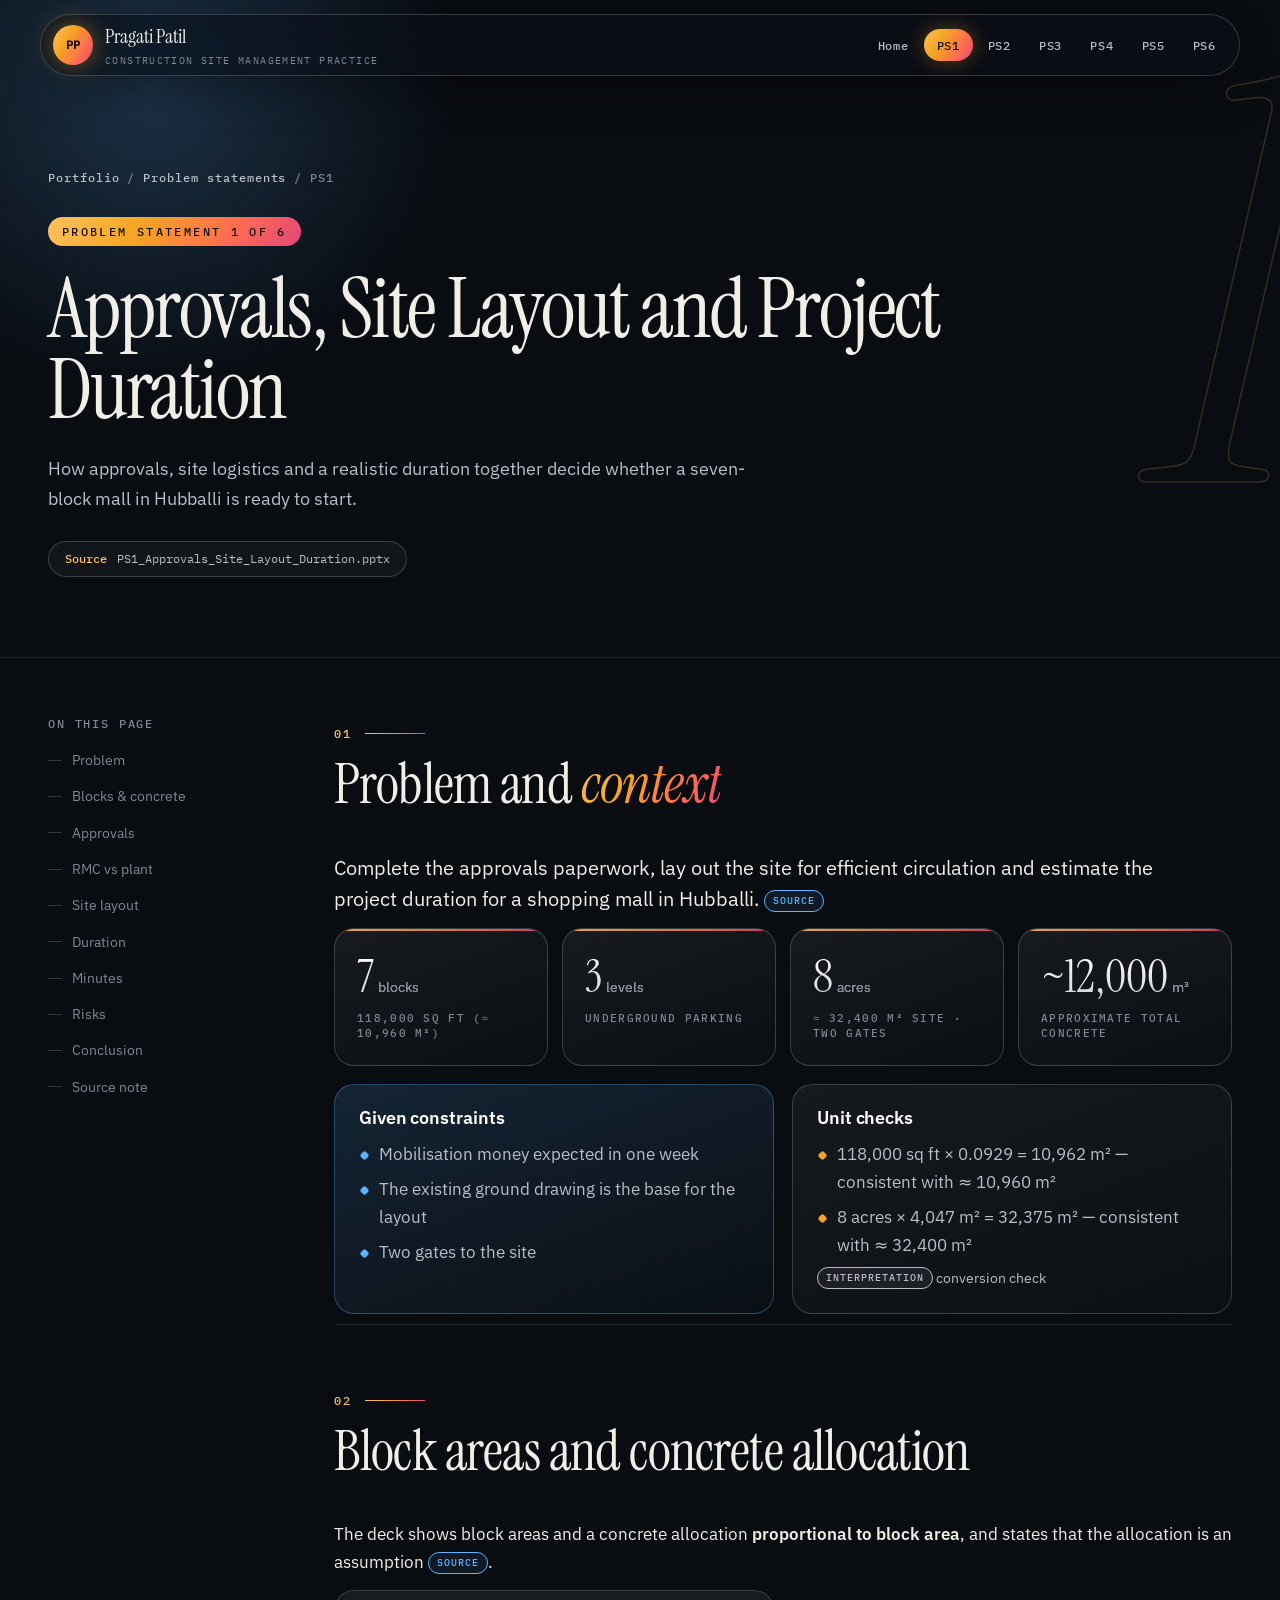
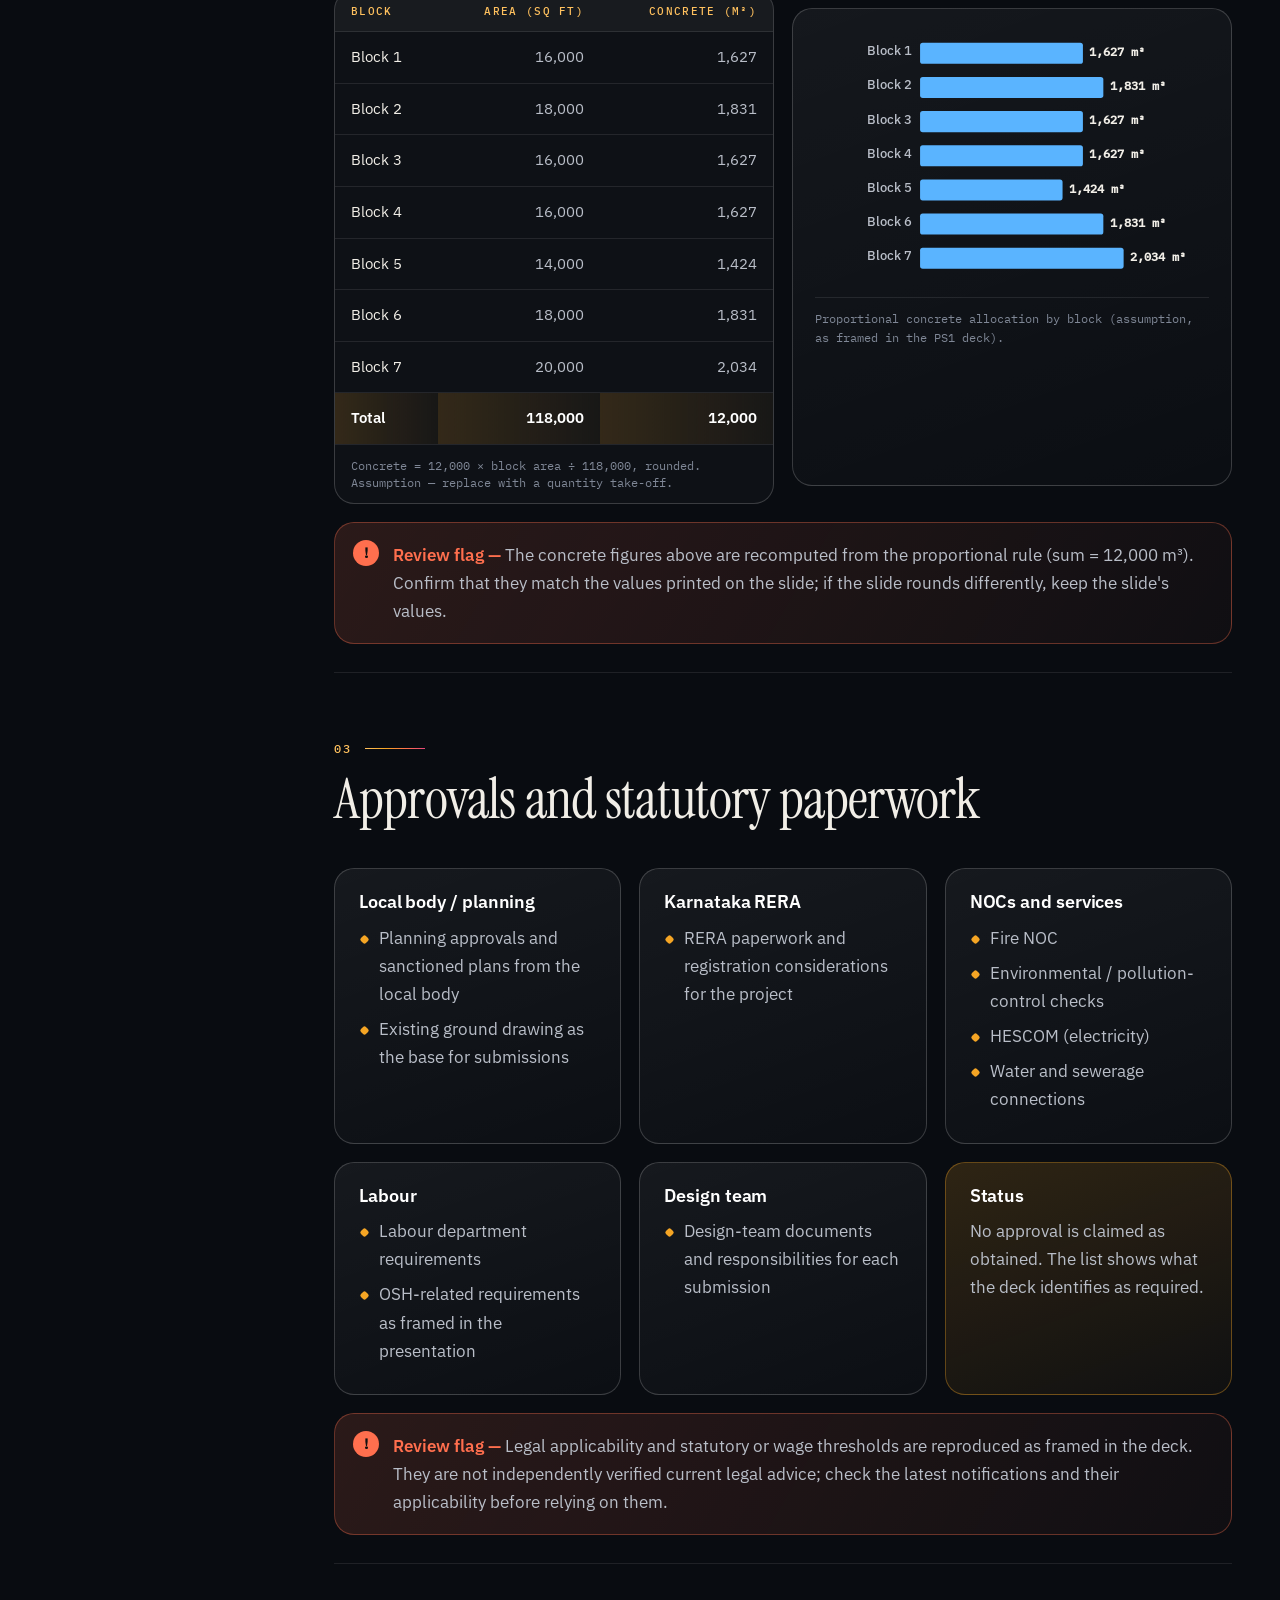
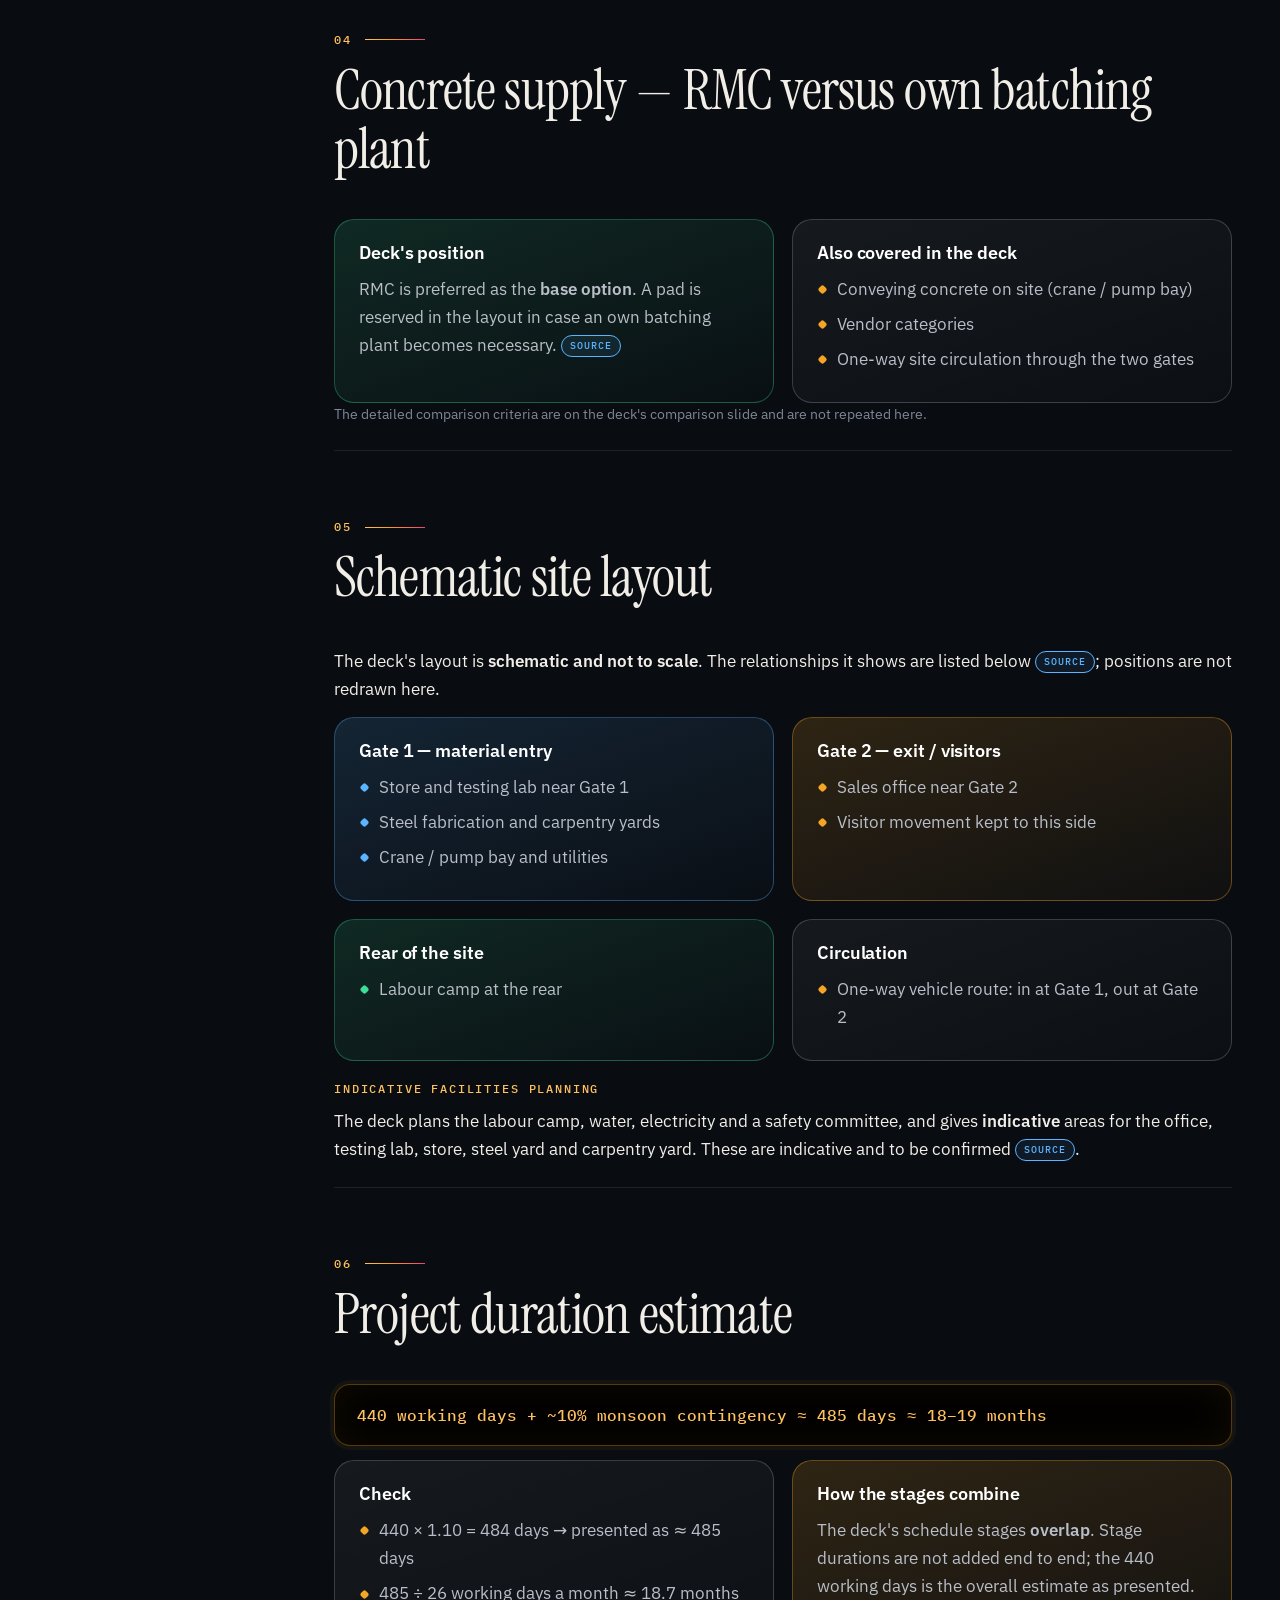
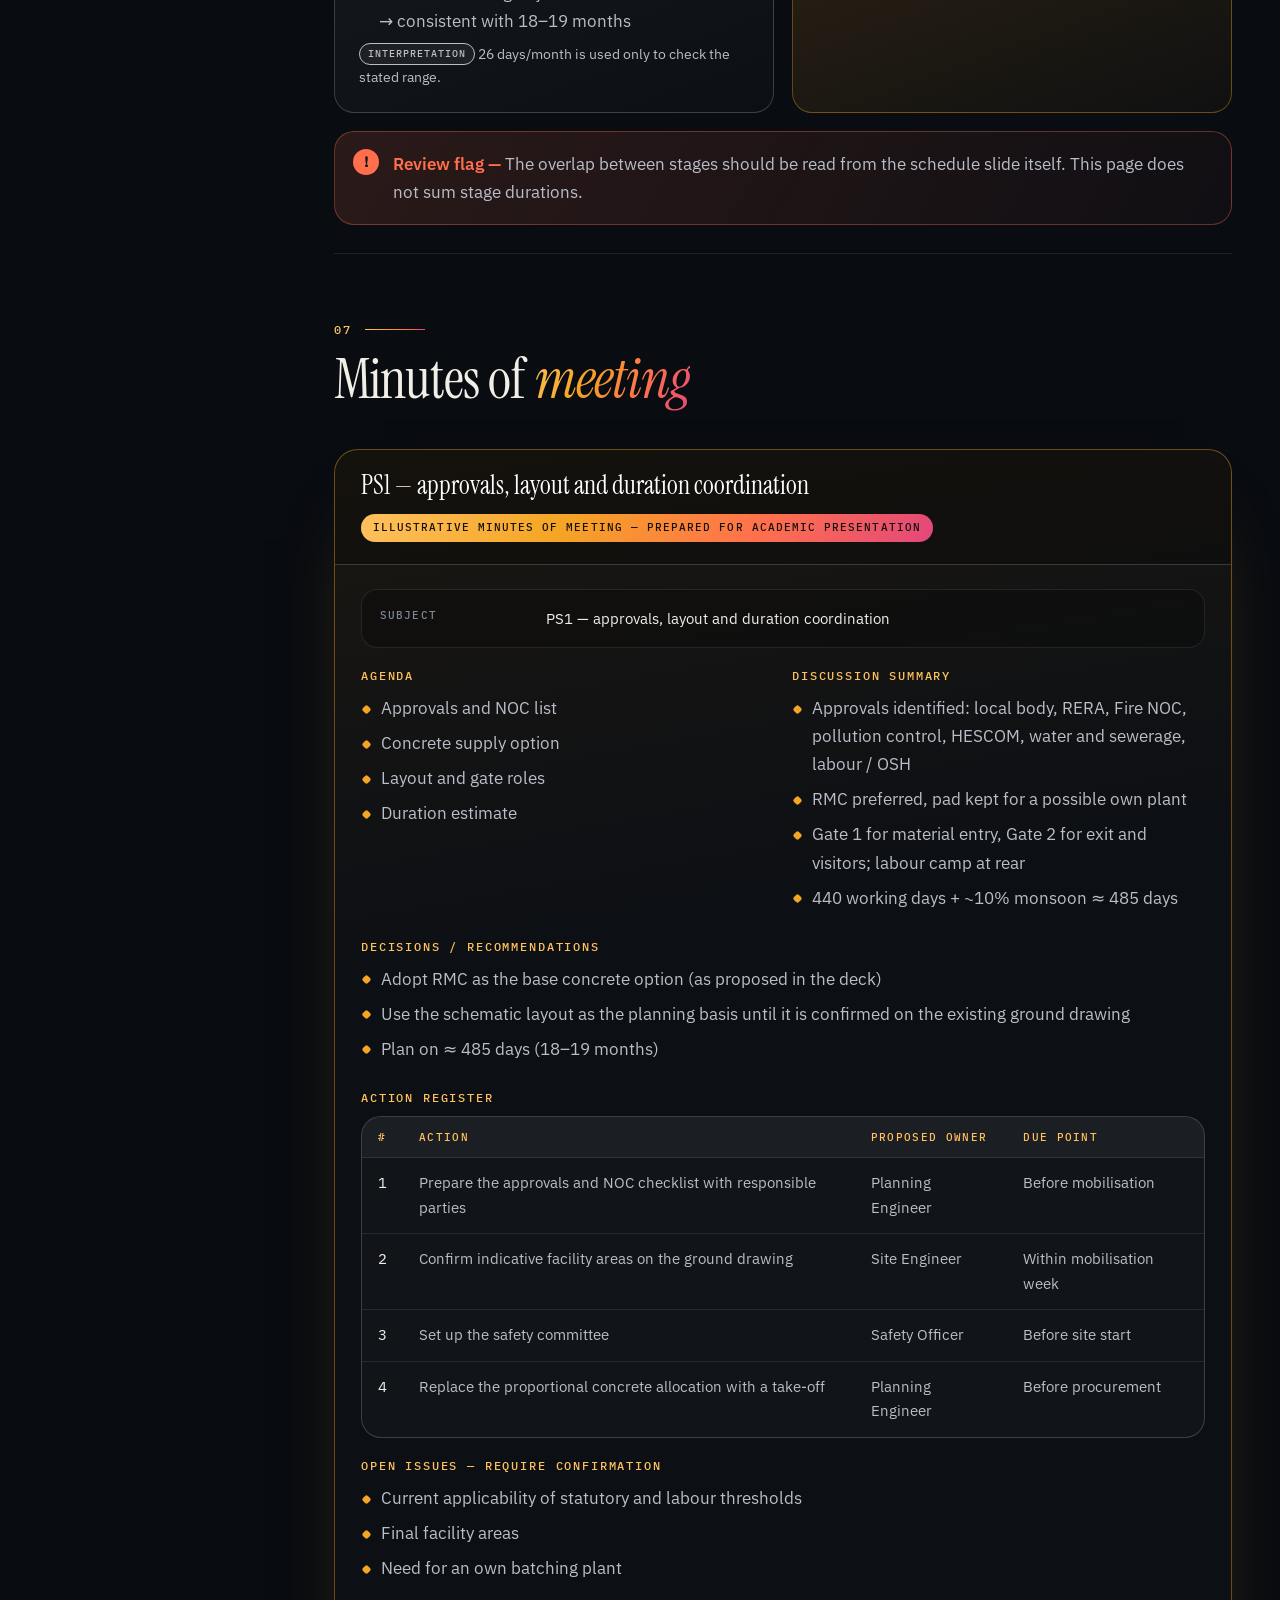
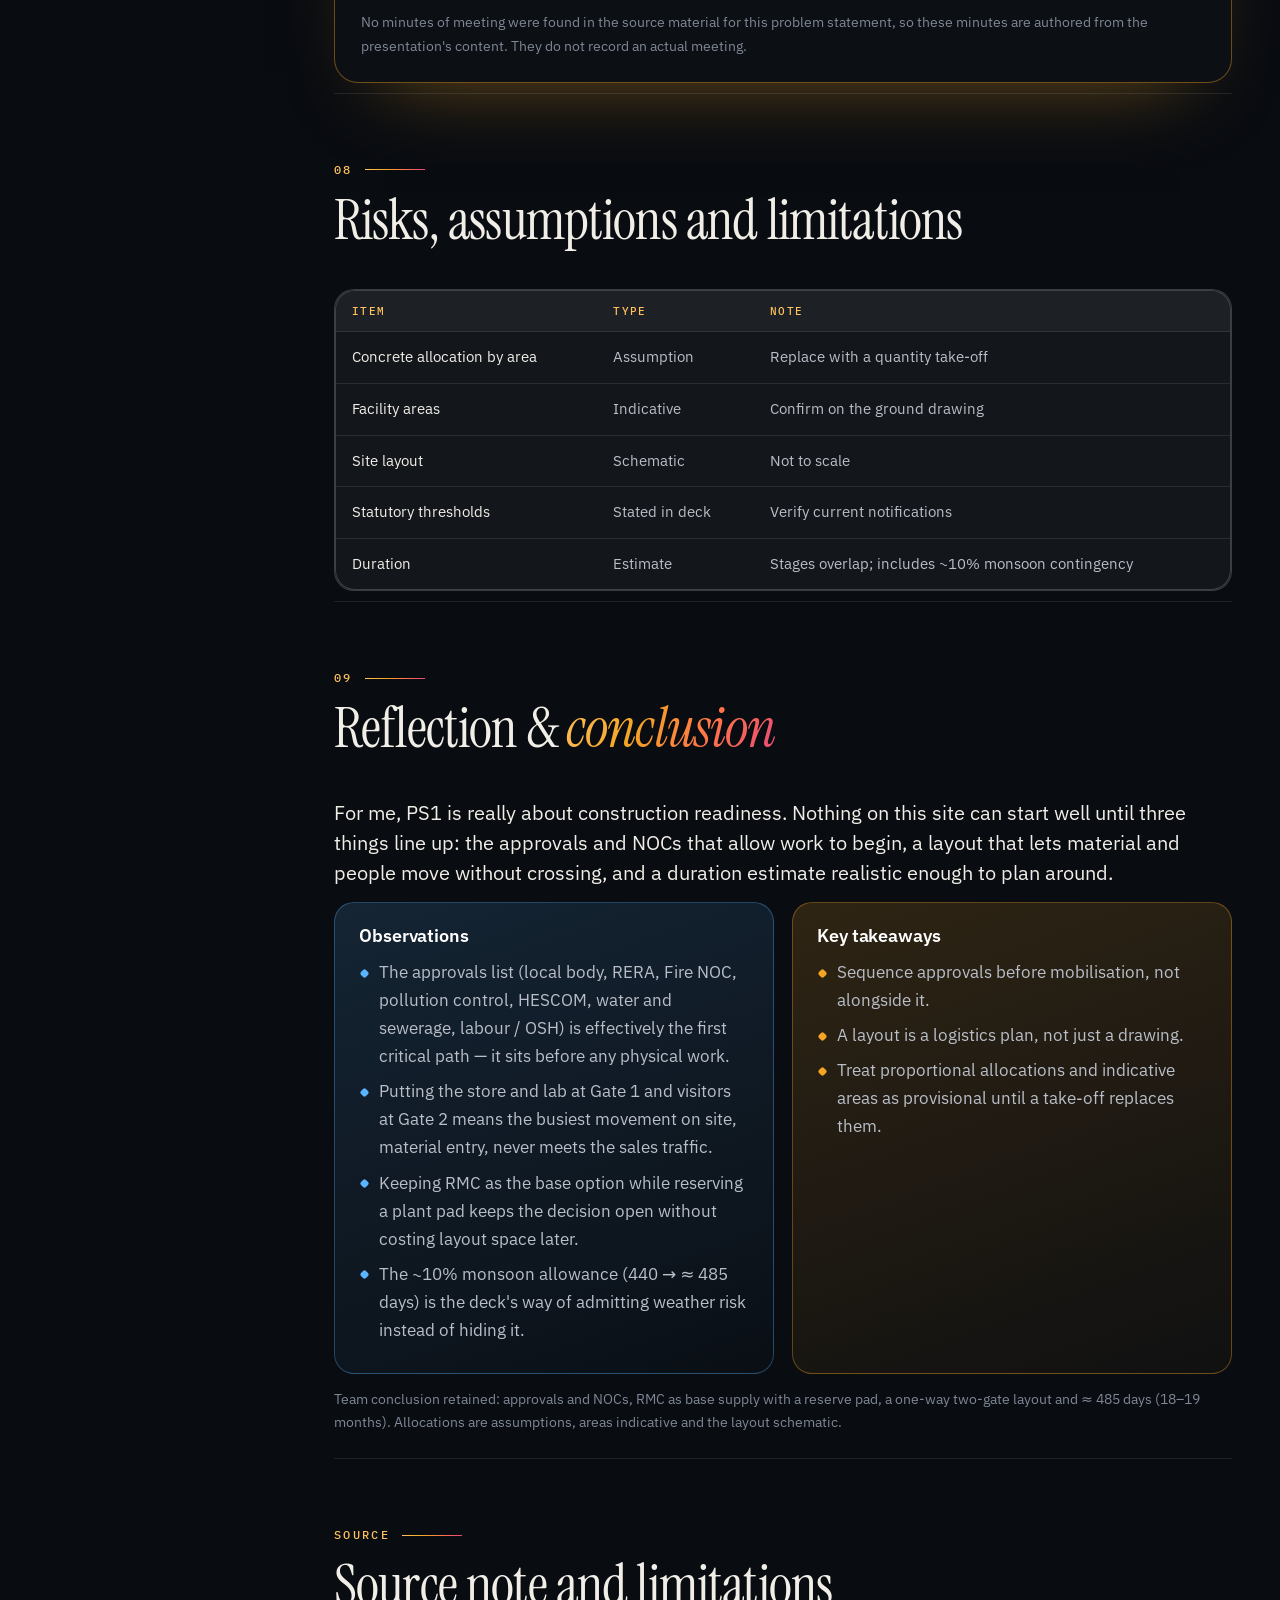
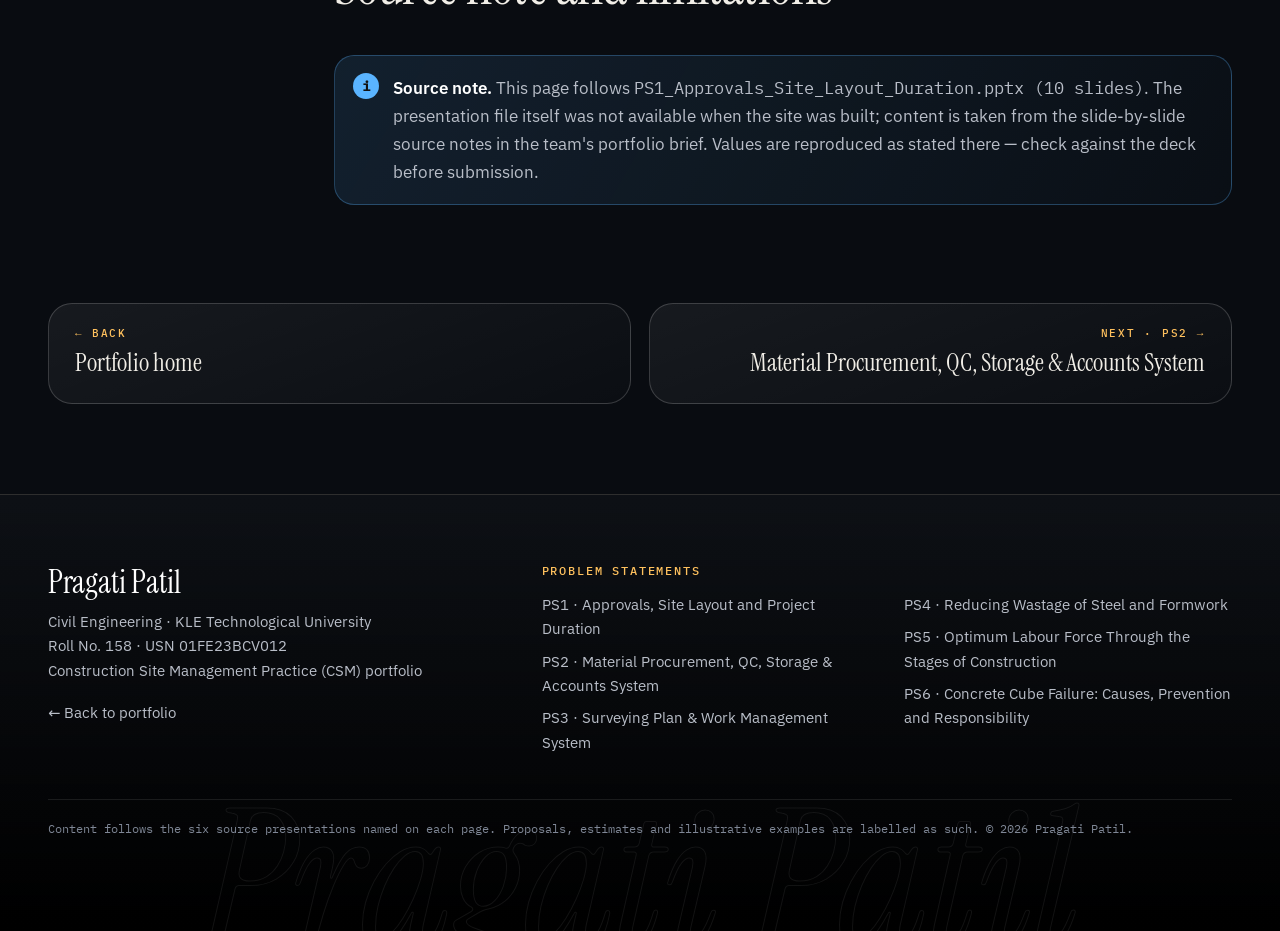
==== commit b71841b9: "Update ps1.html" ====
--- a/problem-statements/ps1.html
+++ b/problem-statements/ps1.html
@@ -1,4 +1,4 @@
-﻿<!DOCTYPE html>
+<!DOCTYPE html>
 <html lang="en">
 <head>
 <meta charset="utf-8">
@@ -68,7 +68,7 @@
 <div class="flagbox"><b>Review flag —</b> The overlap between stages should be read from the schedule slide itself. This page does not sum stage durations.</div></section><section id="mom"><div class="sec-head reveal"><div class="no">07</div><div><h2>Minutes of <em>meeting</em></h2></div></div><div class="mom reveal">
   <div class="mom-top"><b>PS1 — approvals, layout and duration coordination</b><span class="lbl">Illustrative Minutes of Meeting — prepared for academic presentation</span></div>
   <div class="mom-body">
-    <dl><dt>Subject</dt><dd>PS1 — approvals, layout and duration coordination</dd>
+    <dl><dt>Subject</dt><dd>PS1 — approvals, layout and duration coordination</dd></dl>
     <div class="grid g2"><div><h4>Agenda</h4><ul class="tight"><li>Approvals and NOC list</li><li>Concrete supply option</li><li>Layout and gate roles</li><li>Duration estimate</li></ul></div><div><h4>Discussion summary</h4><ul class="tight"><li>Approvals identified: local body, RERA, Fire NOC, pollution control, HESCOM, water and sewerage, labour / OSH</li><li>RMC preferred, pad kept for a possible own plant</li><li>Gate 1 for material entry, Gate 2 for exit and visitors; labour camp at rear</li><li>440 working days + ~10% monsoon ≈ 485 days</li></ul></div></div>
     <div><h4>Decisions / recommendations</h4><ul class="tight"><li>Adopt RMC as the base concrete option (as proposed in the deck)</li><li>Use the schematic layout as the planning basis until it is confirmed on the existing ground drawing</li><li>Plan on ≈ 485 days (18–19 months)</li></ul></div>
     <div><h4>Action register</h4><div class="tbl"><table><thead><tr><th class="">#</th><th class="">Action</th><th class="">Proposed owner</th><th class="">Due point</th></tr></thead><tbody><tr><td class="">1</td><td class="">Prepare the approvals and NOC checklist with responsible parties</td><td class="">Planning Engineer</td><td class="">Before mobilisation</td></tr><tr><td class="">2</td><td class="">Confirm indicative facility areas on the ground drawing</td><td class="">Site Engineer</td><td class="">Within mobilisation week</td></tr><tr><td class="">3</td><td class="">Set up the safety committee</td><td class="">Safety Officer</td><td class="">Before site start</td></tr><tr><td class="">4</td><td class="">Replace the proportional concrete allocation with a take-off</td><td class="">Planning Engineer</td><td class="">Before procurement</td></tr></tbody></table></div></div>
